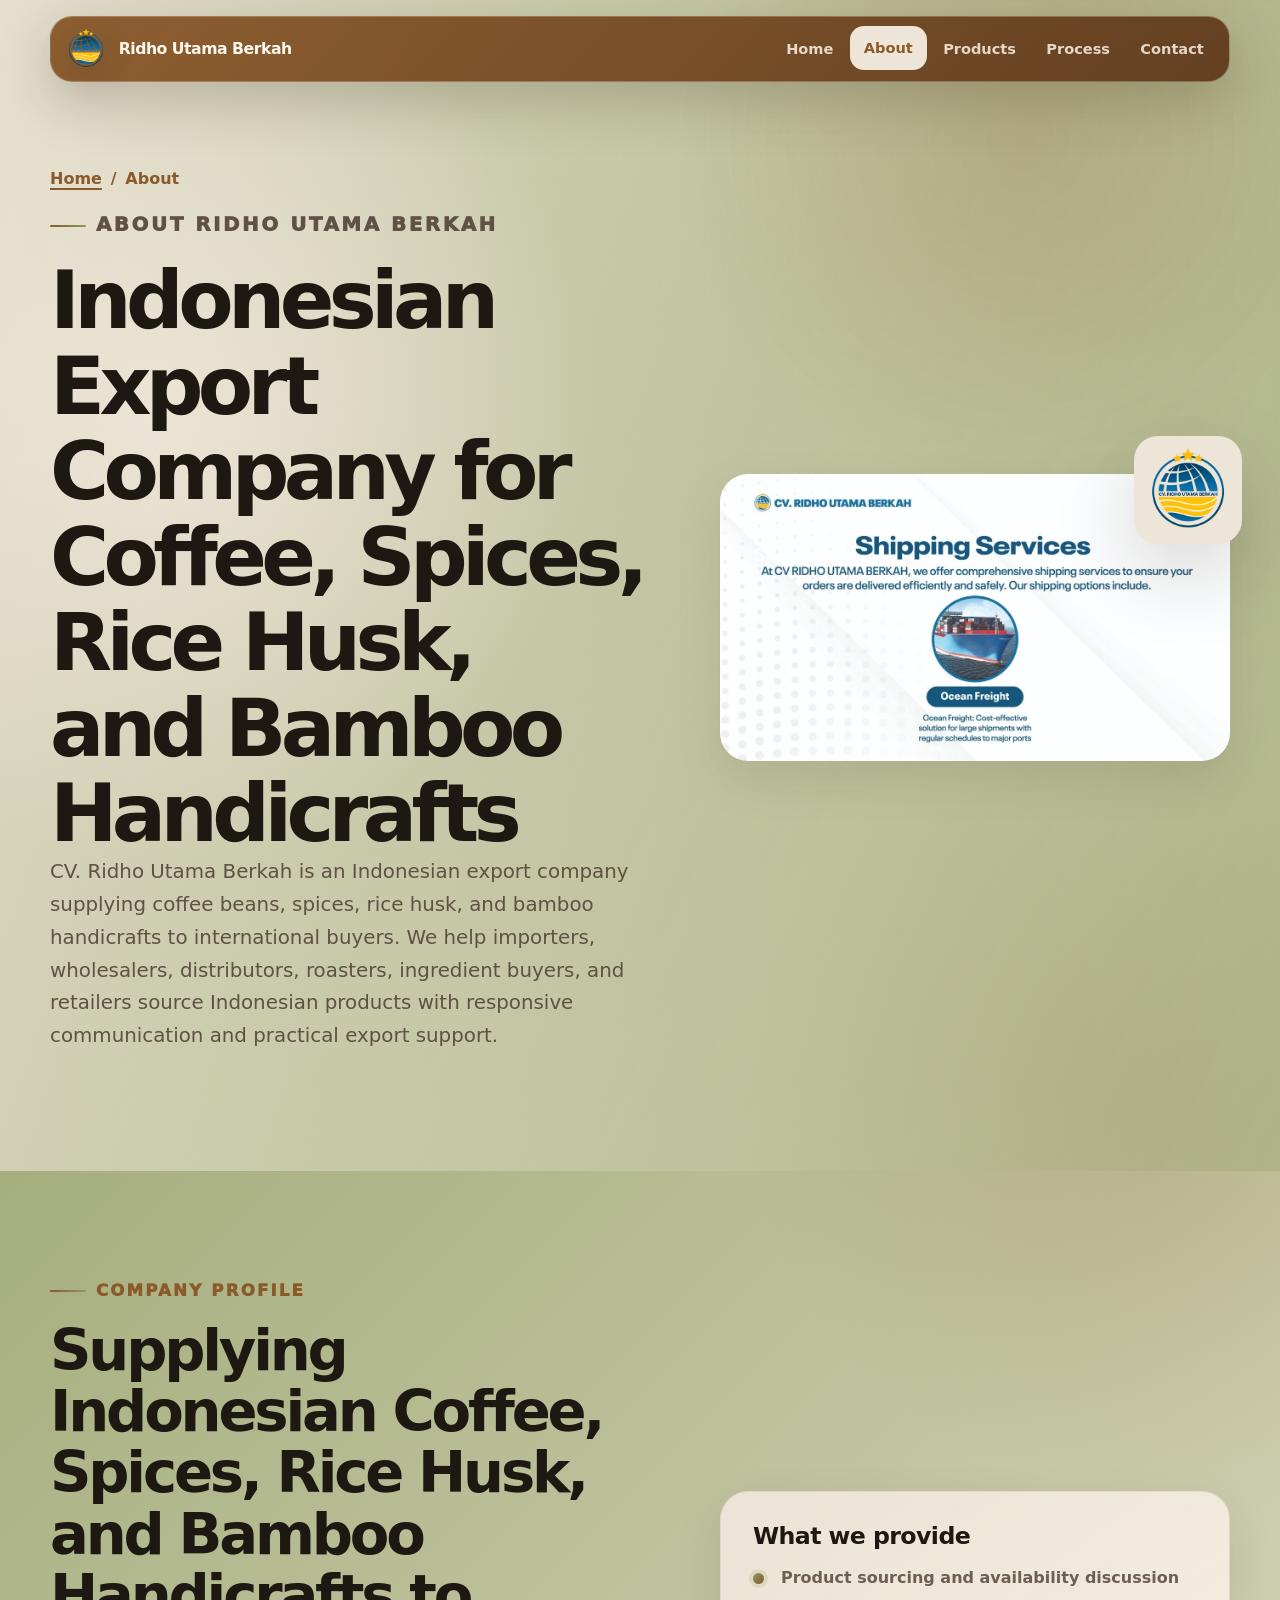
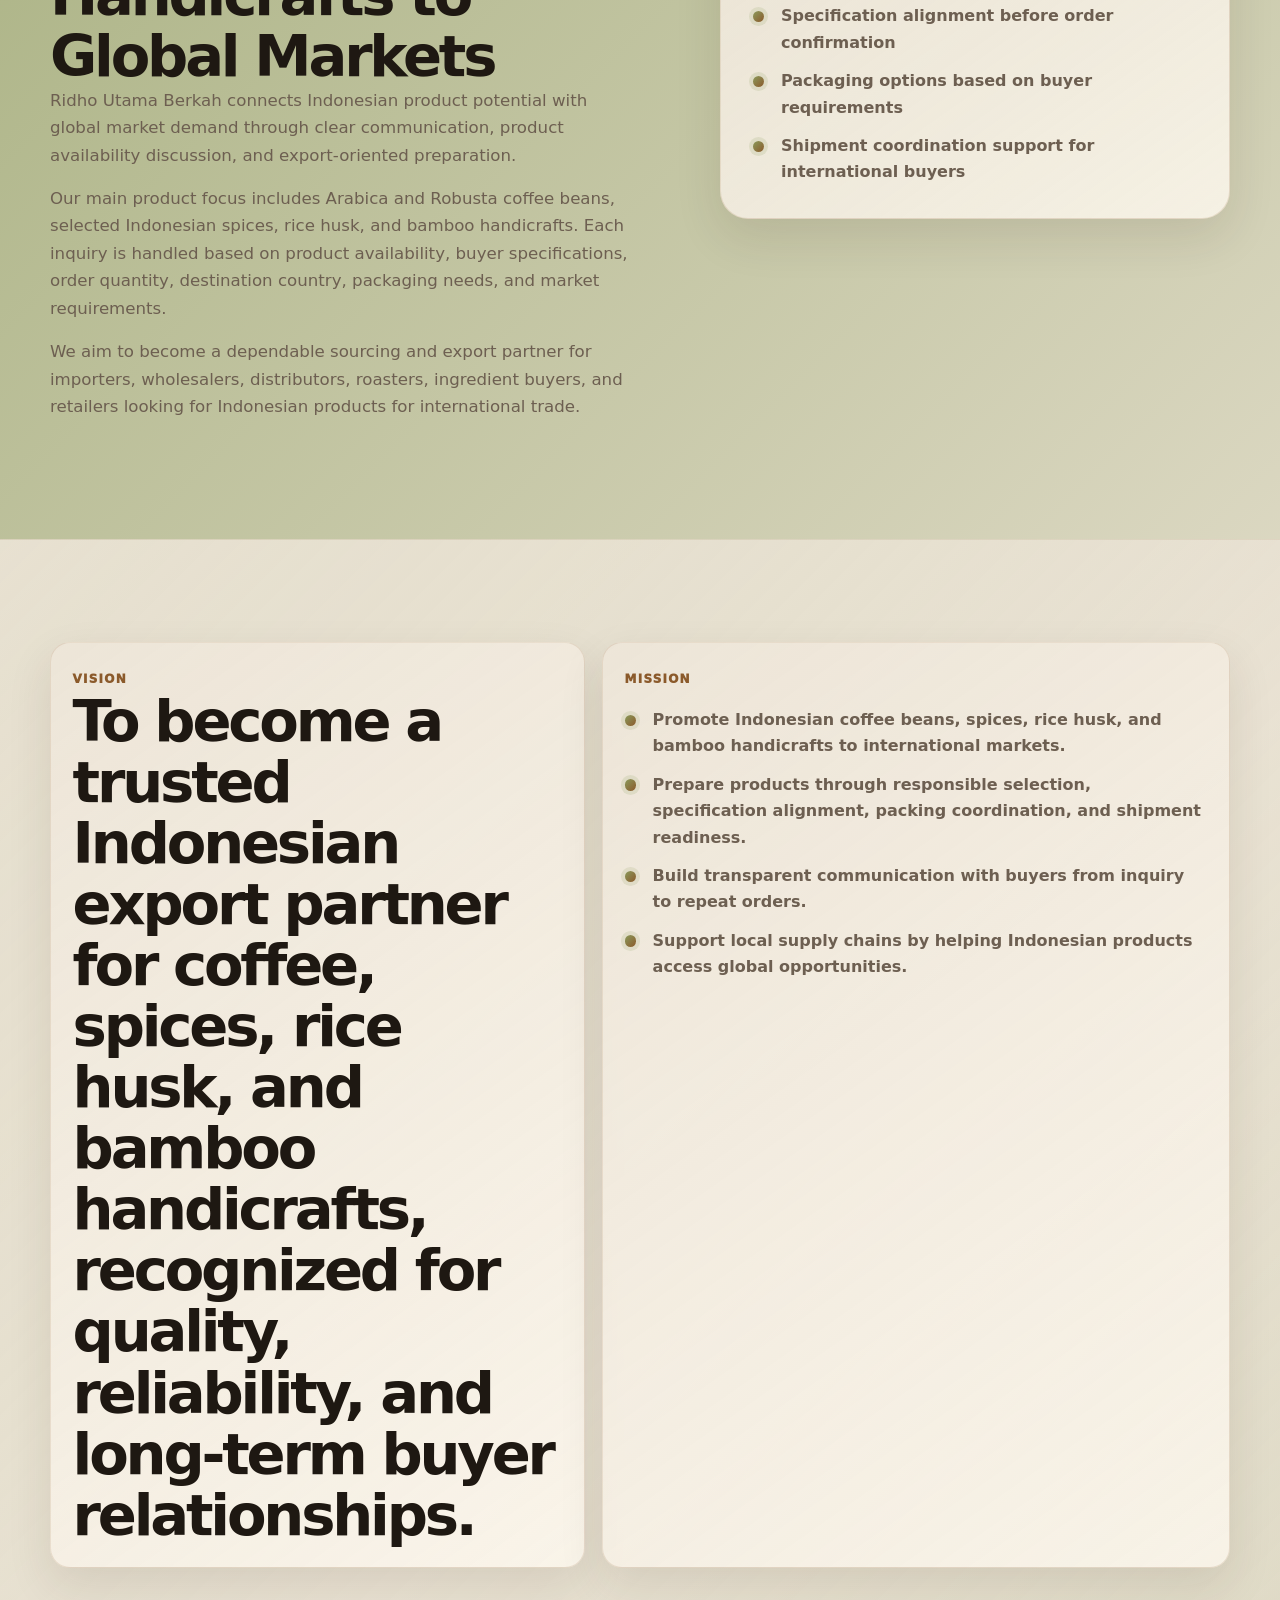
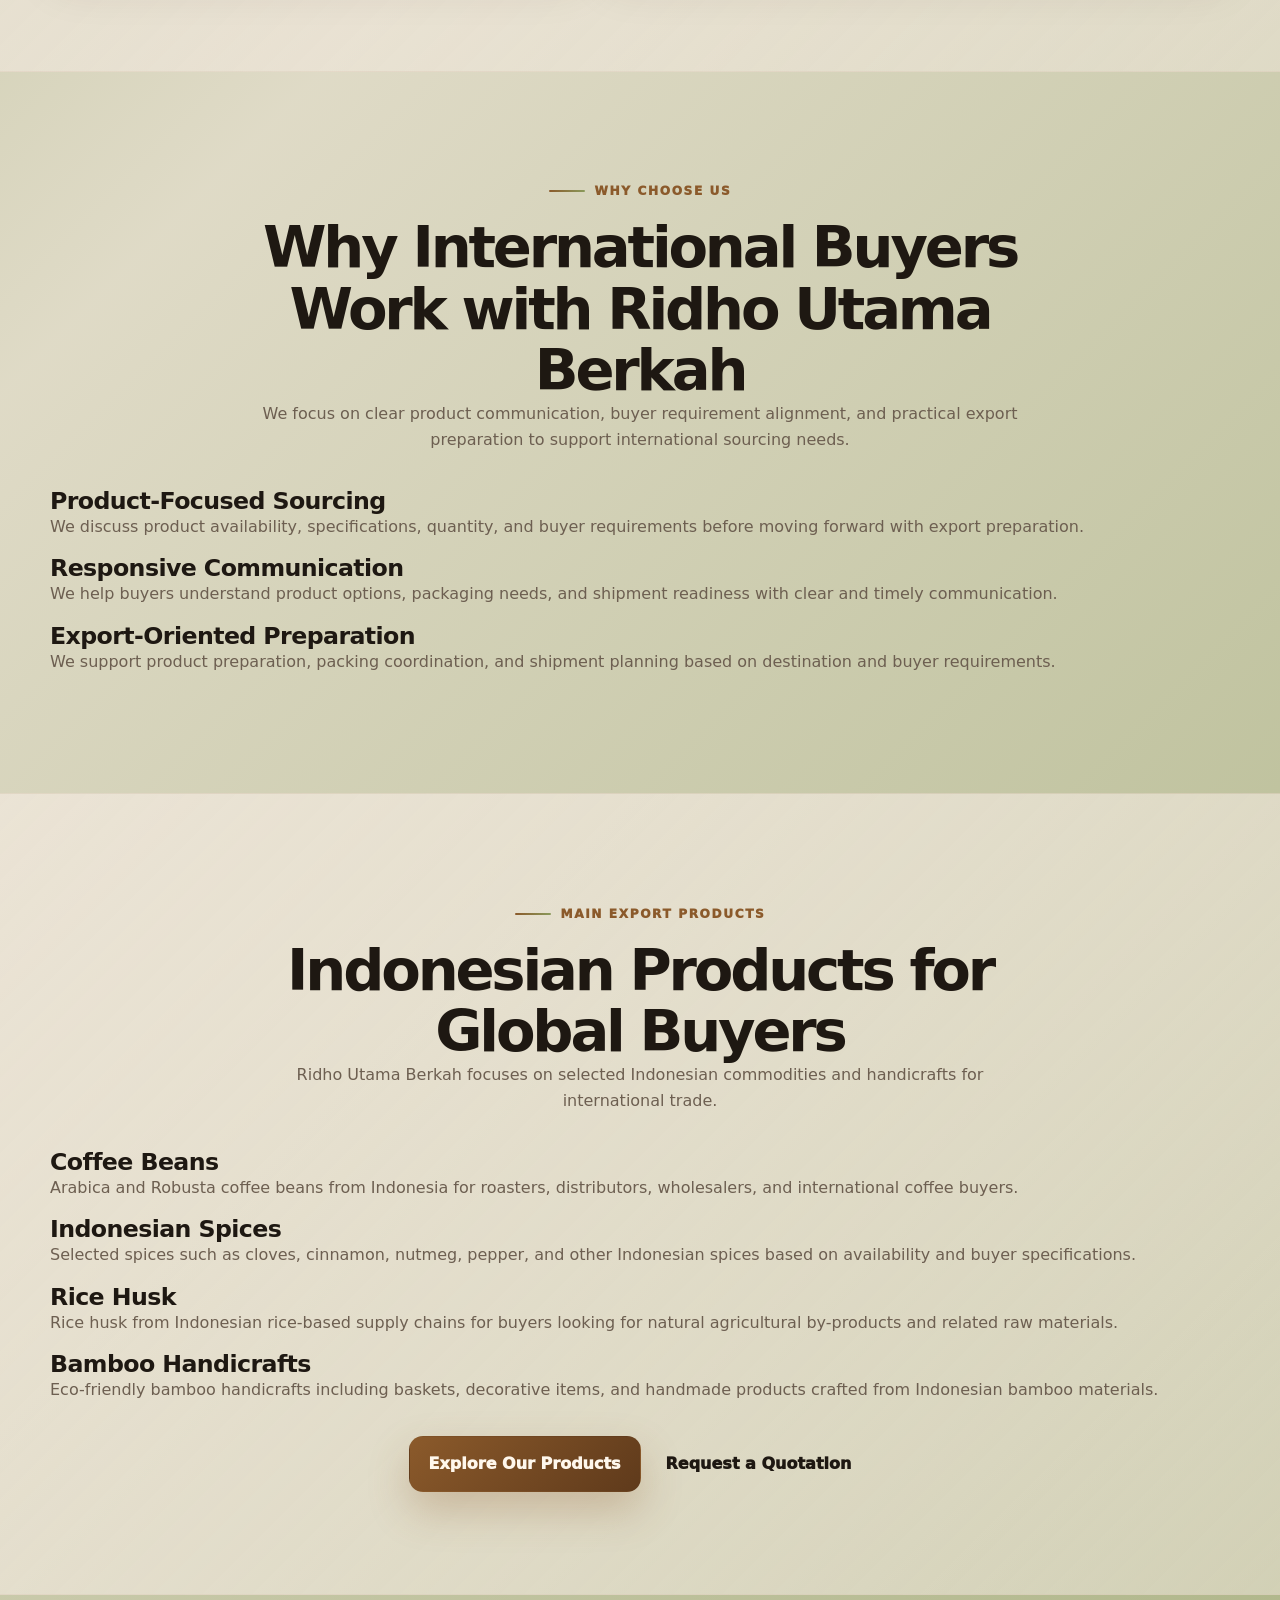
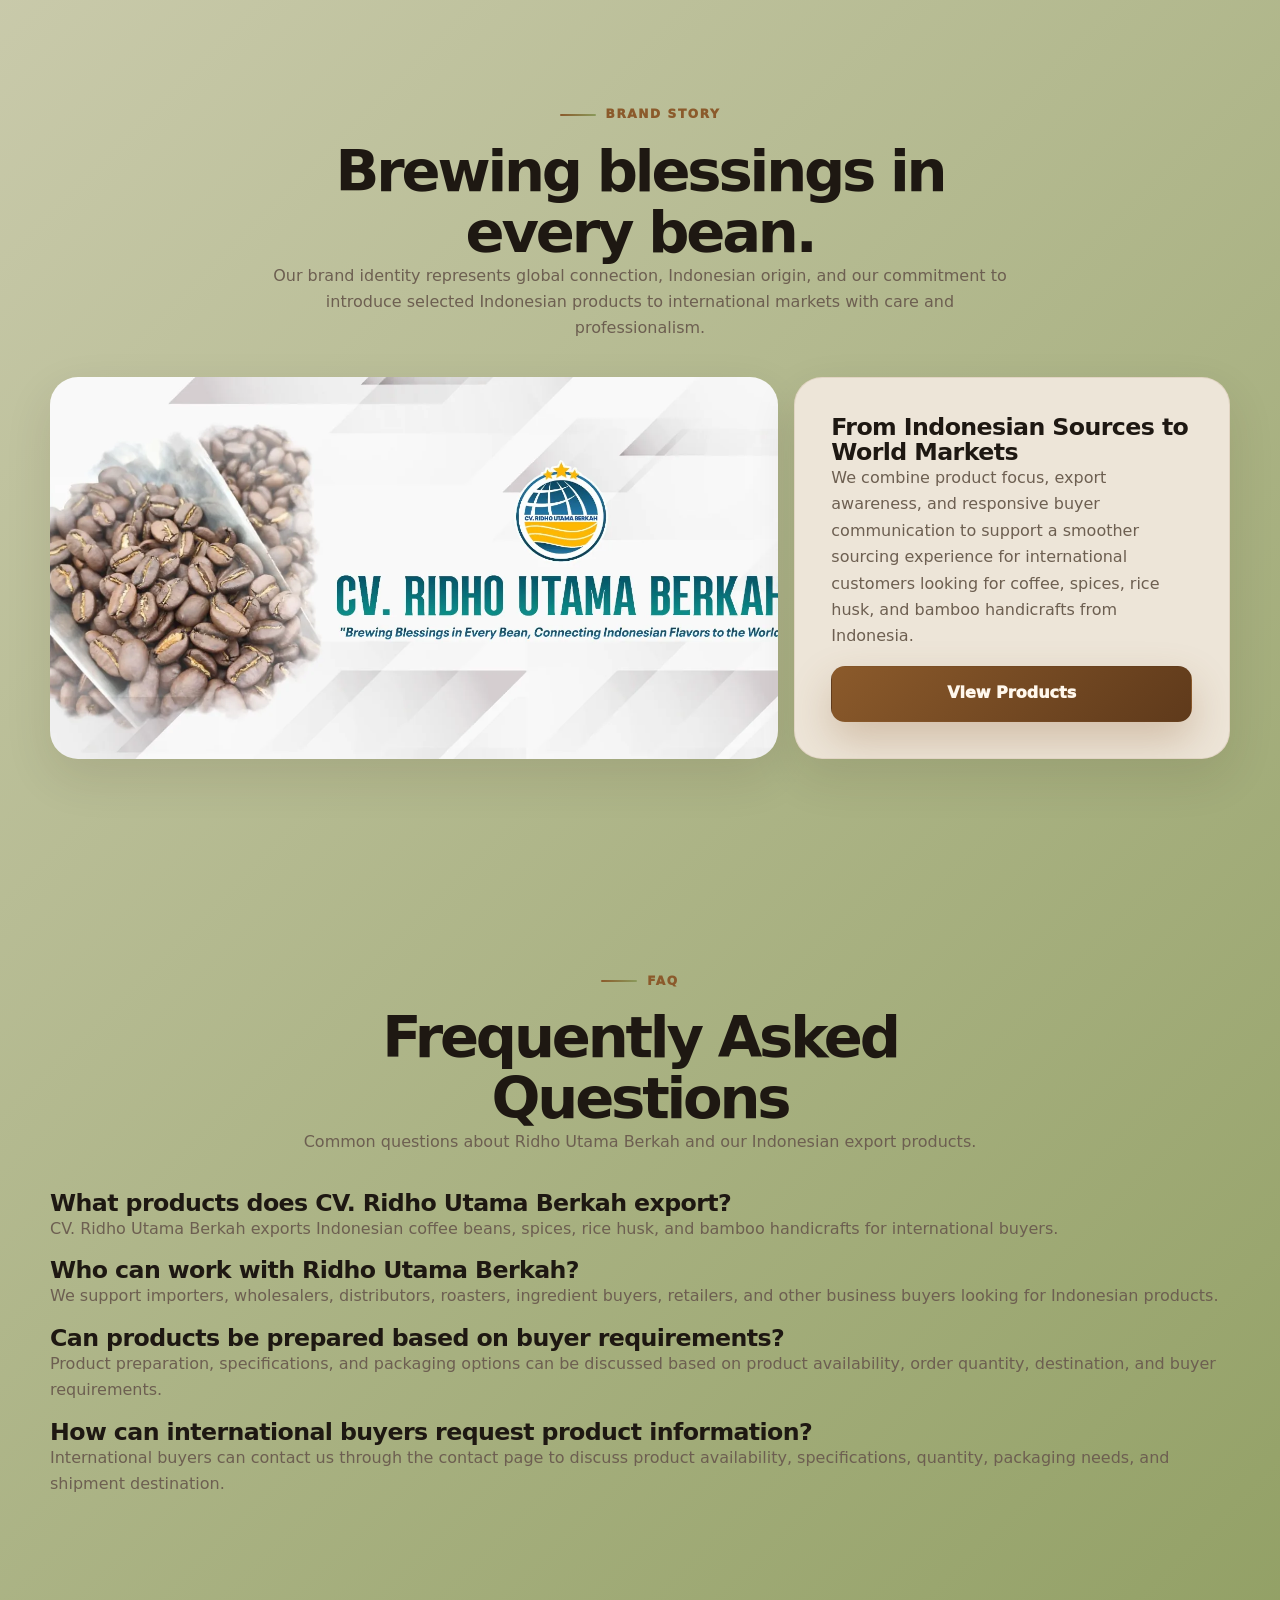
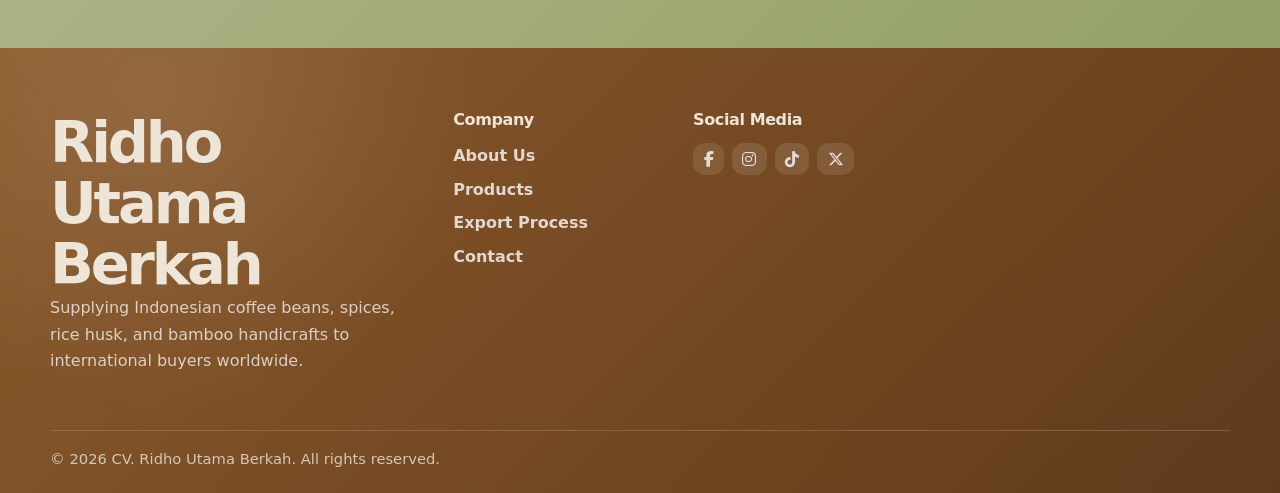
==== about.html @ 8d33b540 "Update about.html" ====
<!doctype html>
<html lang="en">
<head>
  <meta charset="utf-8">
  <meta name="viewport" content="width=device-width, initial-scale=1">
  <title>About Ridho Utama Berkah | Indonesian Coffee, Spices, Rice Husk & Bamboo Exporter</title>
  <meta name="description" content="Learn about CV. Ridho Utama Berkah, an Indonesian export company supplying coffee beans, spices, rice husk, and bamboo handicrafts to international buyers worldwide.">
  <meta name="keywords" content="CV Ridho Utama Berkah, Indonesian export company, coffee beans exporter Indonesia, Indonesian spices supplier, rice husk supplier, bamboo handicrafts exporter">
  <meta name="robots" content="index, follow">
  <link rel="canonical" href="https://ridhoutamaberkah.com/about.html">
  <meta name="theme-color" content="#8b5a2b">
  <meta property="og:type" content="website">
  <meta property="og:title" content="About Ridho Utama Berkah | Indonesian Export Company">
  <meta property="og:description" content="Learn about CV. Ridho Utama Berkah, an Indonesian export company supplying coffee beans, spices, rice husk, and bamboo handicrafts to global markets.">
  <meta property="og:image" content="assets/img/brand-banner.webp">
  <meta property="og:site_name" content="Ridho Utama Berkah">
  <link rel="icon" type="image/png" href="assets/img/favicon.png">
  <link rel="apple-touch-icon" href="assets/img/apple-touch-icon.png">
  <script>document.documentElement.classList.add('js');</script>
  <link rel="stylesheet" href="assets/css/styles.css">
  <link rel="stylesheet" href="https://cdnjs.cloudflare.com/ajax/libs/font-awesome/6.5.2/css/all.min.css">
<script type="application/ld+json">
{
  "@context": "https://schema.org",
  "@graph": [
    {
      "@type": "Organization",
      "name": "CV. Ridho Utama Berkah",
      "alternateName": "Ridho Utama Berkah",
      "url": "https://www.ridhoutamaberkah.com/",
      "logo": "https://www.ridhoutamaberkah.com/assets/img/logo.webp",
      "description": "Indonesian export company supplying coffee beans, spices, rice husk, and bamboo handicrafts for international buyers.",
      "sameAs": [
        "https://www.facebook.com/profile.php?id=61590768322406",
        "https://www.instagram.com/ridhoutama01233/",
        "https://www.tiktok.com/@ridhoutamaberkah",
        "https://x.com/ridhoutamaberka"
      ]
    },
    {
      "@type": "FAQPage",
      "mainEntity": [
        {
          "@type": "Question",
          "name": "What products does CV. Ridho Utama Berkah export?",
          "acceptedAnswer": {
            "@type": "Answer",
            "text": "CV. Ridho Utama Berkah exports Indonesian coffee beans, spices, rice husk, and bamboo handicrafts for international buyers."
          }
        },
        {
          "@type": "Question",
          "name": "Who can work with Ridho Utama Berkah?",
          "acceptedAnswer": {
            "@type": "Answer",
            "text": "Ridho Utama Berkah supports importers, wholesalers, distributors, roasters, ingredient buyers, retailers, and other business buyers looking for Indonesian products."
          }
        },
        {
          "@type": "Question",
          "name": "Can products be prepared based on buyer requirements?",
          "acceptedAnswer": {
            "@type": "Answer",
            "text": "Product preparation, specifications, and packaging options can be discussed based on product availability, order quantity, destination, and buyer requirements."
          }
        },
        {
          "@type": "Question",
          "name": "How can international buyers request product information?",
          "acceptedAnswer": {
            "@type": "Answer",
            "text": "International buyers can contact Ridho Utama Berkah through the contact page to discuss product availability, specifications, quantity, packaging needs, and shipment destination."
          }
        }
      ]
    }
  ]
}
</script>
</head>
<body data-page="about">
  <a class="skip-link" href="#main">Skip to content</a>
  <header class="site-header" data-header>
    <nav class="navbar" aria-label="Primary navigation">
      <a class="brand" href="index.html" aria-label="Ridho Utama Berkah home">
        <img src="assets/img/logo.webp" alt="Ridho Utama Berkah logo" width="54" height="54">
        <span>Ridho Utama Berkah</span>
      </a>
      <button class="nav-toggle" type="button" aria-expanded="false" aria-controls="navLinks" aria-label="Open navigation">
        <span></span><span></span><span></span>
      </button>
      <div class="nav-links" id="navLinks">
        <a href="index.html" data-nav="index">Home</a>
<a href="about.html" data-nav="about">About</a>
<a href="product.html" data-nav="product">Products</a>
<a href="process.html" data-nav="process">Process</a>
<a href="contact.html" data-nav="contact">Contact</a>
      </div>
    </nav>
  </header>

  <main id="main">
    <section class="page-hero section-pad compact-hero">
      <div class="container page-hero-grid">
        <div class="reveal">
          <nav class="breadcrumb" aria-label="Breadcrumb"><a href="index.html">Home</a><span>/</span><span>About</span></nav>
          <p class="eyebrow">About Ridho Utama Berkah</p>
          <h1>Indonesian Export Company for Coffee, Spices, Rice Husk, and Bamboo Handicrafts</h1>
          <p>CV. Ridho Utama Berkah is an Indonesian export company supplying coffee beans, spices, rice husk, and bamboo handicrafts to international buyers. We help importers, wholesalers, distributors, roasters, ingredient buyers, and retailers source Indonesian products with responsive communication and practical export support.</p>
        </div>
        <div class="about-image-stack reveal">
          <img src="assets/img/logo.webp" alt="Ridho Utama Berkah logo" class="logo-float">
          <img src="assets/img/banner2.webp" alt="Ridho Utama Berkah Indonesian export company profile illustration" loading="lazy">
        </div>
      </div>
    </section>

    <section class="section-pad">
      <div class="container split-grid wide-gap">
        <div class="section-copy reveal">
        <p class="eyebrow">Company Profile</p>
       <h2>Supplying Indonesian Coffee, Spices, Rice Husk, and Bamboo Handicrafts to Global Markets</h2>
       <p>Ridho Utama Berkah connects Indonesian product potential with global market demand through clear communication, product availability discussion, and export-oriented preparation.</p>
       <p>Our main product focus includes Arabica and Robusta coffee beans, selected Indonesian spices, rice husk, and bamboo handicrafts. Each inquiry is handled based on product availability, buyer specifications, order quantity, destination country, packaging needs, and market requirements.</p>
       <p>We aim to become a dependable sourcing and export partner for importers, wholesalers, distributors, roasters, ingredient buyers, and retailers looking for Indonesian products for international trade.</p>
        </div>
        <div class="mission-card reveal" data-tilt>
<h3>What we provide</h3>
<ul class="check-list">
  <li>Product sourcing and availability discussion</li>
  <li>Specification alignment before order confirmation</li>
  <li>Packaging options based on buyer requirements</li>
  <li>Shipment coordination support for international buyers</li>
</ul>
        </div>
      </div>
    </section>

    <section class="section-pad soft-panel">
      <div class="container vision-grid">
        <article class="vision-card reveal" data-tilt>
          <span>Vision</span>
          <h2>To become a trusted Indonesian export partner for coffee, spices, rice husk, and bamboo handicrafts, recognized for quality, reliability, and long-term buyer relationships.</h2>
        </article>
        <article class="vision-card reveal" data-tilt>
          <span>Mission</span>
          <ul class="check-list">
<li>Promote Indonesian coffee beans, spices, rice husk, and bamboo handicrafts to international markets.</li>
<li>Prepare products through responsible selection, specification alignment, packing coordination, and shipment readiness.</li>
<li>Build transparent communication with buyers from inquiry to repeat orders.</li>
<li>Support local supply chains by helping Indonesian products access global opportunities.</li>
          </ul>
        </article>
      </div>
    </section>

    <section class="section-pad">
  <div class="container">
    <div class="section-head center reveal">
      <p class="eyebrow">Why Choose Us</p>
      <h2>Why International Buyers Work with Ridho Utama Berkah</h2>
      <p>We focus on clear product communication, buyer requirement alignment, and practical export preparation to support international sourcing needs.</p>
    </div>

    <div class="feature-grid reveal">
      <article class="feature-card" data-tilt>
        <h3>Product-Focused Sourcing</h3>
        <p>We discuss product availability, specifications, quantity, and buyer requirements before moving forward with export preparation.</p>
      </article>

      <article class="feature-card" data-tilt>
        <h3>Responsive Communication</h3>
        <p>We help buyers understand product options, packaging needs, and shipment readiness with clear and timely communication.</p>
      </article>

      <article class="feature-card" data-tilt>
        <h3>Export-Oriented Preparation</h3>
        <p>We support product preparation, packing coordination, and shipment planning based on destination and buyer requirements.</p>
      </article>
    </div>
  </div>
</section>

    <section class="section-pad soft-panel">
  <div class="container">
    <div class="section-head center reveal">
      <p class="eyebrow">Main Export Products</p>
      <h2>Indonesian Products for Global Buyers</h2>
      <p>Ridho Utama Berkah focuses on selected Indonesian commodities and handicrafts for international trade.</p>
    </div>

    <div class="feature-grid reveal">
      <article class="feature-card" data-tilt>
        <h3>Coffee Beans</h3>
        <p>Arabica and Robusta coffee beans from Indonesia for roasters, distributors, wholesalers, and international coffee buyers.</p>
      </article>

      <article class="feature-card" data-tilt>
        <h3>Indonesian Spices</h3>
        <p>Selected spices such as cloves, cinnamon, nutmeg, pepper, and other Indonesian spices based on availability and buyer specifications.</p>
      </article>

      <article class="feature-card" data-tilt>
        <h3>Rice Husk</h3>
        <p>Rice husk from Indonesian rice-based supply chains for buyers looking for natural agricultural by-products and related raw materials.</p>
      </article>

      <article class="feature-card" data-tilt>
        <h3>Bamboo Handicrafts</h3>
        <p>Eco-friendly bamboo handicrafts including baskets, decorative items, and handmade products crafted from Indonesian bamboo materials.</p>
      </article>
    </div>

    <div class="center reveal" style="margin-top: 2rem;">
      <a class="btn btn-primary" href="product.html">Explore Our Products</a>
      <a class="btn btn-secondary" href="contact.html">Request a Quotation</a>
    </div>
  </div>
</section>
    
    <section class="section-pad image-story">
      <div class="container">
        <div class="section-head center reveal">
          <p class="eyebrow">Brand Story</p>
          <h2>Brewing blessings in every bean.</h2>
          <p>Our brand identity represents global connection, Indonesian origin, and our commitment to introduce selected Indonesian products to international markets with care and professionalism.</p>
        </div>
        <div class="image-grid reveal">
          <img src="assets/img/brand-banner.webp" alt="Coffee beans and Ridho Utama Berkah company banner" loading="lazy">
          <div class="image-note">
<h3>From Indonesian Sources to World Markets</h3>
<p>We combine product focus, export awareness, and responsive buyer communication to support a smoother sourcing experience for international customers looking for coffee, spices, rice husk, and bamboo handicrafts from Indonesia.</p>
            <a class="btn btn-primary" href="product.html">View Products</a>
          </div>
        </div>
      </div>
    </section>

    <section class="section-pad">
  <div class="container">
    <div class="section-head center reveal">
      <p class="eyebrow">FAQ</p>
      <h2>Frequently Asked Questions</h2>
      <p>Common questions about Ridho Utama Berkah and our Indonesian export products.</p>
    </div>

    <div class="faq-list reveal">
      <article class="faq-item">
        <h3>What products does CV. Ridho Utama Berkah export?</h3>
        <p>CV. Ridho Utama Berkah exports Indonesian coffee beans, spices, rice husk, and bamboo handicrafts for international buyers.</p>
      </article>

      <article class="faq-item">
        <h3>Who can work with Ridho Utama Berkah?</h3>
        <p>We support importers, wholesalers, distributors, roasters, ingredient buyers, retailers, and other business buyers looking for Indonesian products.</p>
      </article>

      <article class="faq-item">
        <h3>Can products be prepared based on buyer requirements?</h3>
        <p>Product preparation, specifications, and packaging options can be discussed based on product availability, order quantity, destination, and buyer requirements.</p>
      </article>

      <article class="faq-item">
        <h3>How can international buyers request product information?</h3>
        <p>International buyers can contact us through the contact page to discuss product availability, specifications, quantity, packaging needs, and shipment destination.</p>
      </article>
    </div>
  </div>
</section>
    
  </main>

  <footer class="site-footer">
    <div class="footer-grid container">
      <section class="footer-brand">        
        <h2>Ridho Utama Berkah</h2>
        <p>Supplying Indonesian coffee beans, spices, rice husk, and bamboo handicrafts to international buyers worldwide.</p>
      </section>
      <section>
        <h3>Company</h3>
        <a href="about.html">About Us</a>
        <a href="product.html">Products</a>
        <a href="process.html">Export Process</a>
        <a href="contact.html">Contact</a>
      </section>
      <section>
        <h3>Social Media</h3>
        <div class="socials">
        <a href="https://www.facebook.com/profile.php?id=61590768322406" target="_blank" rel="noopener noreferrer"><i class="fab fa-facebook-f"></i></a>
        <a href="https://www.instagram.com/ridhoutama01233/" target="_blank" rel="noopener noreferrer"><i class="fab fa-instagram"></i></a>
        <a href="https://www.tiktok.com/@ridhoutamaberkah" target="_blank" rel="noopener noreferrer"><i class="fab fa-tiktok"></i></a>
        <a href="https://x.com/ridhoutamaberka" target="_blank" rel="noopener noreferrer"><i class="fa-brands fa-x-twitter"></i></a>
        </div>
      </section>
    </div>
    <div class="footer-bottom container">
      <span>© <span data-year></span> CV. Ridho Utama Berkah. All rights reserved.</span>
    </div>
  </footer>
  <script src="assets/js/main.js" defer></script>
</body>
</html>
---- assets/css/styles.css ----
/*
  CV. Ridho Utama Berkah - Premium Export Website Theme
  Main colors requested by client:
  - Navbar/Footer: #8b5a2b
  - Gradient/Card/Button: #ede5d8
  - Background: #8a9a5b
*/

:root {
  --brown: #8b5a2b;
  --brown-dark: #5f3a1b;
  --brown-soft: #a0703d;
  --cream: #ede5d8;
  --cream-2: #faf5ec;
  --cream-3: #fffaf2;
  --sage: #8a9a5b;
  --sage-dark: #596836;
  --ink: #1e1812;
  --muted: #6d5f51;
  --white: #ffffff;
  --line: rgba(139, 90, 43, 0.14);
  --glass: rgba(237, 229, 216, 0.72);
  --shadow: 0 28px 80px rgba(50, 30, 14, 0.18);
  --soft-shadow: 0 18px 48px rgba(50, 30, 14, 0.11);
  --radius-xl: 28px;
  --radius-lg: 20px;
  --radius-md: 14px;
  --max: 1180px;
}

* { box-sizing: border-box; }
html { scroll-behavior: smooth; }
body {
  margin: 0;
  font-family: Inter, ui-sans-serif, system-ui, -apple-system, BlinkMacSystemFont, "Segoe UI", sans-serif;
  color: var(--ink);
  background:
    radial-gradient(circle at 12% 6%, rgba(237, 229, 216, 0.95), transparent 28rem),
    radial-gradient(circle at 88% 16%, rgba(139, 90, 43, 0.16), transparent 24rem),
    linear-gradient(135deg, rgba(138, 154, 91, 0.48), rgba(237, 229, 216, 0.86) 44%, rgba(138, 154, 91, 0.50)),
    var(--sage);
  line-height: 1.65;
  min-height: 100vh;
}

body::before {
  content: '';
  position: fixed;
  inset: 0;
  pointer-events: none;
  background-image:
    linear-gradient(rgba(139, 90, 43, .045) 1px, transparent 1px),
    linear-gradient(90deg, rgba(139, 90, 43, .045) 1px, transparent 1px);
  background-size: 44px 44px;
  mask-image: linear-gradient(to bottom, rgba(0,0,0,.42), transparent 75%);
  z-index: -1;
}

img { max-width: 100%; display: block; }
a { color: inherit; text-decoration: none; }
p { margin: 0 0 1rem; color: var(--muted); }
h1, h2, h3 { margin: 0; line-height: 1.06; color: var(--ink); }
h1 { font-size: clamp(2.45rem, 6.3vw, 5.45rem); letter-spacing: -0.07em; }
h2 { font-size: clamp(2rem, 4.5vw, 3.65rem); letter-spacing: -0.055em; }
h3 { font-size: clamp(1.14rem, 2vw, 1.48rem); letter-spacing: -0.025em; }
button, input, textarea, select { font: inherit; }

.container { width: min(100% - 2rem, var(--max)); margin: 0 auto; }
.section-pad { padding: clamp(4rem, 8vw, 7rem) 0; }
.compact-hero { padding-top: clamp(8.5rem, 13vw, 10.5rem); }
.center { text-align: center; }
.wide-gap { gap: clamp(2rem, 7vw, 5rem); }

.skip-link {
  position: fixed;
  left: 1rem;
  top: 1rem;
  padding: .75rem 1rem;
  background: var(--cream);
  color: var(--brown);
  border-radius: 999px;
  transform: translateY(-140%);
  transition: transform .25s ease;
  z-index: 9999;
}
.skip-link:focus { transform: translateY(0); }

/* Header */
.site-header {
  position: fixed;
  top: 16px;
  left: 0;
  right: 0;
  z-index: 1000;
  padding: 0;
}

.navbar {
  width: min(100% - 2rem, var(--max));
  margin: 0 auto;
  min-height: 66px;
  display: flex;
  align-items: center;
  justify-content: space-between;
  gap: 1rem;
  padding: .55rem .72rem .55rem .8rem;
  color: var(--cream-3);
  background: linear-gradient(135deg, rgba(139, 90, 43, .97), rgba(95, 58, 27, .95));
  border: 1px solid rgba(237, 229, 216, .28);
  border-radius: 22px;
  box-shadow: 0 18px 55px rgba(50, 30, 14, .22);
  backdrop-filter: blur(18px);
}

.site-header.is-scrolled .navbar {
  box-shadow: 0 18px 48px rgba(50, 30, 14, .30);
}

.brand {
  display: flex;
  align-items: center;
  gap: .68rem;
  font-weight: 900;
  letter-spacing: -.03em;
}

.brand img {
  width: 44px;
  height: 44px;
  object-fit: contain;
  filter: drop-shadow(0 8px 16px rgba(0,0,0,.18));
}

.brand span {
  white-space: nowrap;
  font-size: .98rem;
  color: #fff8ef;
}

.nav-links {
  display: flex;
  align-items: center;
  gap: .18rem;
}

.nav-links a {
  padding: .62rem .86rem;
  border-radius: 14px;
  color: rgba(255, 248, 239, .82);
  font-weight: 800;
  font-size: .91rem;
  transition: background .25s ease, color .25s ease, transform .25s ease;
}

.nav-links a:hover,
.nav-links a.is-active {
  background: var(--cream);
  color: var(--brown);
  transform: translateY(-1px);
}

.nav-toggle {
  display: none;
  width: 42px;
  height: 42px;
  border: 0;
  border-radius: 14px;
  background: var(--cream);
  color: var(--brown);
  align-items: center;
  justify-content: center;
  flex-direction: column;
  gap: 5px;
  cursor: pointer;
  box-shadow: inset 0 0 0 1px rgba(139, 90, 43, .12);
}

.nav-toggle span {
  width: 19px;
  height: 2px;
  background: var(--brown);
  border-radius: 999px;
  transition: transform .25s ease, opacity .25s ease;
}
.nav-toggle[aria-expanded="true"] span:nth-child(1) { transform: translateY(7px) rotate(45deg); }
.nav-toggle[aria-expanded="true"] span:nth-child(2) { opacity: 0; }
.nav-toggle[aria-expanded="true"] span:nth-child(3) { transform: translateY(-7px) rotate(-45deg); }

/* Hero and common sections */
.eyebrow {
  display: inline-flex;
  align-items: center;
  gap: .62rem;
  margin-bottom: 1rem;
  color: var(--brown);
  font-weight: 950;
  letter-spacing: .13em;
  text-transform: uppercase;
  font-size: .76rem;
}
.eyebrow::before {
  content: '';
  width: 36px;
  height: 2px;
  background: linear-gradient(90deg, var(--brown), var(--sage));
  border-radius: 99px;
}

.hero {
  position: relative;
  overflow: hidden;
  padding-top: clamp(9.3rem, 14vw, 11.6rem);
  padding-bottom: clamp(3.5rem, 6vw, 5.5rem);
}

.hero::before,
.page-hero::before,
.detail-hero::before {
  content: '';
  position: absolute;
  inset: 0;
  background:
    radial-gradient(circle at 80% 12%, rgba(139,90,43,.20), transparent 22rem),
    linear-gradient(115deg, rgba(237,229,216,.92), rgba(237,229,216,.38) 52%, rgba(138,154,91,.28));
  z-index: -1;
}

.hero-grid,
.page-hero-grid,
.detail-grid,
.split-grid,
.contact-grid {
  display: grid;
  grid-template-columns: minmax(0, 1fr) minmax(320px, .86fr);
  gap: clamp(2rem, 6vw, 5rem);
  align-items: center;
}

.hero-copy h1 { max-width: 880px; }
.hero-lead,
.page-hero p,
.detail-hero p {
  font-size: clamp(1.04rem, 1.7vw, 1.24rem);
  max-width: 680px;
  color: #5f5143;
}
.hero-actions,
.form-actions,
.cta-row {
  display: flex;
  gap: .82rem;
  flex-wrap: wrap;
  align-items: center;
  margin-top: 1.45rem;
}

.btn {
  display: inline-flex;
  align-items: center;
  justify-content: center;
  gap: .55rem;
  min-height: 48px;
  padding: .86rem 1.18rem;
  border-radius: 14px;
  border: 1px solid transparent;
  font-weight: 950;
  cursor: pointer;
  transition: transform .25s ease, box-shadow .25s ease, background .25s ease, color .25s ease;
}
.btn:hover { transform: translateY(-3px); }
.btn-primary {
  background: linear-gradient(135deg, var(--brown), var(--brown-dark));
  color: #fff7ec;
  box-shadow: 0 18px 40px rgba(139,90,43,.28);
}
.btn-primary:hover { box-shadow: 0 24px 52px rgba(139,90,43,.35); }
.btn-outline {
  border-color: rgba(139,90,43,.26);
  color: var(--brown-dark);
  background: rgba(237,229,216,.68);
  backdrop-filter: blur(14px);
}
.full-width { width: 100%; }

.text-link,
.card-link,
.process-detail a {
  display: inline-flex;
  align-items: center;
  gap: .4rem;
  color: var(--brown);
  font-weight: 950;
  margin-top: .8rem;
}
.text-link::after,
.card-link::after,
.process-detail a::after { content: '→'; transition: transform .25s ease; }
.text-link:hover::after,
.card-link:hover::after,
.process-detail a:hover::after { transform: translateX(4px); }

.trust-row { display: flex; gap: .65rem; flex-wrap: wrap; margin-top: 1.35rem; }
.trust-row span,
.detail-badges span {
  display: inline-flex;
  padding: .52rem .72rem;
  border-radius: 12px;
  background: rgba(237,229,216,.78);
  color: var(--brown-dark);
  font-weight: 850;
  border: 1px solid rgba(139,90,43,.15);
}

/* 3D hero */
.hero-visual { min-height: 500px; display: grid; place-items: center; perspective: 1200px; }
.scene-3d { position: relative; width: min(88vw, 470px); aspect-ratio: 1; transform-style: preserve-3d; animation: sceneFloat 6s ease-in-out infinite; }
.brand-orb {
  position: absolute;
  inset: 22%;
  border-radius: 50%;
  background: radial-gradient(circle at 30% 20%, #fff, var(--cream) 48%, rgba(138,154,91,.42));
  border: 1px solid rgba(139,90,43,.14);
  box-shadow: inset 0 0 40px rgba(255,255,255,.62), 0 35px 80px rgba(76, 44, 18, .25);
  display: grid;
  place-items: center;
  transform: rotateX(10deg) rotateY(-18deg) translateZ(40px);
}
.brand-orb img { width: 78%; filter: drop-shadow(0 15px 22px rgba(0,0,0,.18)); animation: logoPulse 4.8s ease-in-out infinite; }
.orbital-ring {
  position: absolute;
  inset: 9%;
  border-radius: 50%;
  border: 2px solid rgba(139,90,43,.38);
  transform-style: preserve-3d;
  box-shadow: 0 0 0 1px rgba(255,255,255,.18), inset 0 0 45px rgba(237,229,216,.3);
}
.ring-one { transform: rotateX(66deg) rotateZ(0deg); animation: orbitOne 10s linear infinite; }
.ring-two { transform: rotateY(67deg) rotateZ(35deg); animation: orbitTwo 13s linear infinite reverse; }
.ring-three { inset: 2%; transform: rotateX(78deg) rotateY(32deg); border-color: rgba(138,154,91,.55); animation: orbitThree 16s linear infinite; }
.floating-token {
  position: absolute;
  z-index: 2;
  padding: .68rem .86rem;
  border-radius: 14px;
  background: linear-gradient(135deg, var(--cream), #fffaf0);
  color: var(--brown);
  font-weight: 950;
  box-shadow: var(--soft-shadow);
  border: 1px solid rgba(139,90,43,.18);
  transform-style: preserve-3d;
}
.token-coffee { left: 0; top: 27%; animation: tokenA 5.8s ease-in-out infinite; }
.token-spice { right: -2%; top: 48%; animation: tokenB 6.5s ease-in-out infinite; }
.token-craft { left: 23%; bottom: 4%; animation: tokenC 7s ease-in-out infinite; }
@keyframes sceneFloat { 0%,100% { transform: translateY(0) rotateX(0deg) rotateY(0deg); } 50% { transform: translateY(-18px) rotateX(3deg) rotateY(-5deg); } }
@keyframes logoPulse { 0%,100% { transform: scale(1); } 50% { transform: scale(1.045); } }
@keyframes orbitOne { to { transform: rotateX(66deg) rotateZ(360deg); } }
@keyframes orbitTwo { to { transform: rotateY(67deg) rotateZ(395deg); } }
@keyframes orbitThree { to { transform: rotateX(78deg) rotateY(32deg) rotateZ(360deg); } }
@keyframes tokenA { 0%,100% { transform: translate3d(0,0,70px); } 50% { transform: translate3d(22px,-16px,120px); } }
@keyframes tokenB { 0%,100% { transform: translate3d(0,0,90px); } 50% { transform: translate3d(-26px,18px,130px); } }
@keyframes tokenC { 0%,100% { transform: translate3d(0,0,60px); } 50% { transform: translate3d(18px,-18px,110px); } }

.brand-strip { margin-top: -2.4rem; position: relative; z-index: 4; }
.banner-card {
  overflow: hidden;
  border-radius: var(--radius-xl);
  box-shadow: var(--shadow);
  border: 1px solid rgba(255,255,255,.46);
  background: var(--cream);
}
.banner-card img { width: 100%; aspect-ratio: 16 / 5.5; object-fit: cover; }
.soft-panel {
  background: linear-gradient(135deg, rgba(237,229,216,.88), rgba(237,229,216,.55));
  border-block: 1px solid rgba(139,90,43,.08);
}
.section-head { max-width: 760px; margin-bottom: 2.2rem; }
.section-head.center { margin-left: auto; margin-right: auto; }
.section-copy p { font-size: 1.04rem; }

/* Cards and grids */
.stats-card,
.mission-card,
.catalog-highlight,
.contact-card,
.info-box,
.spec-card,
.process-hero-card,
.inquiry-form {
  background: linear-gradient(145deg, rgba(237,229,216,.96), rgba(255,250,241,.78));
  border: 1px solid rgba(139,90,43,.14);
  border-radius: var(--radius-xl);
  padding: clamp(1.25rem, 3vw, 2rem);
  box-shadow: var(--soft-shadow);
  transform-style: preserve-3d;
}
.stats-card { display: grid; gap: 1rem; }
.stats-card div {
  padding: 1rem;
  background: rgba(255,255,255,.48);
  border-radius: var(--radius-lg);
  border: 1px solid rgba(139,90,43,.12);
}
.stats-card strong { display: block; color: var(--brown); font-size: 1.45rem; line-height: 1; margin-bottom: .45rem; }
.stats-card span { color: var(--muted); font-weight: 700; }

.three-cols,
.why-grid,
.category-grid,
.product-grid,
.process-detail-grid,
.vision-grid,
.related-grid { display: grid; gap: 1.1rem; }
.three-cols { grid-template-columns: repeat(3, minmax(0, 1fr)); }
.why-grid,
.category-grid,
.process-detail-grid { grid-template-columns: repeat(4, minmax(0, 1fr)); }
.product-grid { grid-template-columns: repeat(3, minmax(0, 1fr)); }
.vision-grid { grid-template-columns: .92fr 1.08fr; }
.related-grid { grid-template-columns: repeat(3, minmax(0, 1fr)); }

.step-card,
.why-card,
.category-card,
.product-card,
.vision-card,
.process-detail,
.related-card {
  position: relative;
  overflow: hidden;
  border-radius: var(--radius-lg);
  background: linear-gradient(145deg, rgba(237,229,216,.96), rgba(255,250,241,.74));
  border: 1px solid rgba(139,90,43,.14);
  padding: 1.35rem;
  box-shadow: 0 18px 45px rgba(61,38,19,.105);
  transform-style: preserve-3d;
}
.step-card::after,
.why-card::after,
.category-card::after,
.product-card::after,
.process-detail::after {
  content: '';
  position: absolute;
  width: 160px;
  aspect-ratio: 1;
  right: -70px;
  top: -70px;
  background: radial-gradient(circle, rgba(138,154,91,.24), transparent 68%);
  pointer-events: none;
}
.step-card span { color: var(--brown); font-weight: 950; font-size: .92rem; }
.step-card h3,
.why-card h3,
.process-detail h3 { margin: .45rem 0 .65rem; }
.category-card { min-height: 175px; display: flex; flex-direction: column; justify-content: flex-end; }
.category-card span { color: var(--brown); font-weight: 850; text-transform: uppercase; letter-spacing: .08em; font-size: .72rem; }
.category-card strong { font-size: 1.35rem; line-height: 1.12; margin-top: .4rem; }

.contact-cta{
  display:grid;
  grid-template-columns:minmax(0, 1fr) auto;
  align-items:center;
  gap:2rem;
  padding:clamp(1.8rem, 4vw, 3rem);
  border-radius:var(--radius-xl);
  background:
    radial-gradient(circle at 90% 20%, rgba(237,229,216,.16), transparent 18rem),
    linear-gradient(135deg, rgba(139,90,43,.97), rgba(95,58,27,.98));
  color:var(--cream);
  box-shadow:var(--shadow);
}

.contact-cta h2,
.contact-cta p,
.contact-cta .eyebrow{
  color:var(--cream);
}

.contact-cta .eyebrow::before{
  background:var(--cream);
}

.contact-cta h2{
  max-width:760px;
}

.contact-cta p{
  max-width:720px;
}

.contact-cta .btn{
  min-width:170px;
  white-space:nowrap;
  align-self:center;
  background:rgba(95,58,27,.45);
  color:#fff7ec;
  border:1px solid rgba(255,255,255,.14);
  box-shadow:none;
}

@media(max-width:768px){
  .contact-cta{
    grid-template-columns:1fr;
    gap:1.4rem;
  }

  .contact-cta .btn{
    width:100%;
  }
}

/* Pages */
.breadcrumb { display: flex; align-items: center; gap: .55rem; margin-bottom: 1rem; color: var(--brown); font-weight: 850; flex-wrap: wrap; }
.breadcrumb a { text-decoration: underline; text-decoration-thickness: 2px; text-underline-offset: 4px; }
.page-hero,
.detail-hero { position: relative; overflow: hidden; }
.about-image-stack { position: relative; }
.about-image-stack img:not(.logo-float),
.process-hero-card img { width: 100%; border-radius: var(--radius-xl); box-shadow: var(--soft-shadow); }
.logo-float {
  position: absolute;
  width: 108px;
  height: 108px;
  object-fit: contain;
  right: -12px;
  top: -38px;
  border-radius: 24px;
  background: var(--cream);
  padding: .48rem;
  box-shadow: var(--shadow);
  z-index: 2;
  animation: sceneFloat 6s ease-in-out infinite;
}
.check-list,
.number-list { padding: 0; margin: 1rem 0 0; list-style: none; display: grid; gap: .75rem; }
.check-list li,
.number-list li { position: relative; padding-left: 1.75rem; color: var(--muted); font-weight: 700; }
.check-list li::before { content: ''; position: absolute; left: 0; top: .48rem; width: .7rem; height: .7rem; border-radius: 50%; background: linear-gradient(135deg, var(--sage), var(--brown)); box-shadow: 0 0 0 4px rgba(138,154,91,.16); }
.number-list { counter-reset: item; }
.number-list li { counter-increment: item; }
.number-list li::before { content: counter(item); position: absolute; left: 0; top: .1rem; width: 1.16rem; height: 1.16rem; border-radius: 50%; background: var(--brown); color: var(--cream); display: grid; place-items: center; font-size: .72rem; font-weight: 900; }
.vision-card span { color: var(--brown); font-weight: 950; text-transform: uppercase; letter-spacing: .1em; font-size: .75rem; }
.image-grid { display: grid; grid-template-columns: 1.25fr .75fr; gap: 1rem; align-items: stretch; }
.image-grid img,
.image-note { border-radius: var(--radius-xl); overflow: hidden; box-shadow: var(--soft-shadow); }
.image-grid img { height: 100%; object-fit: cover; }
.image-note { background: var(--cream); padding: clamp(1.4rem, 4vw, 2.3rem); display: flex; flex-direction: column; justify-content: center; border: 1px solid rgba(139,90,43,.12); }

/* Products */
.filter-bar { display: flex; gap: .65rem; flex-wrap: wrap; margin-bottom: 1.6rem; }
.filter-btn {
  border: 1px solid rgba(139,90,43,.18);
  background: rgba(237,229,216,.76);
  color: var(--brown);
  padding: .68rem .95rem;
  border-radius: 14px;
  font-weight: 950;
  cursor: pointer;
  transition: transform .2s ease, background .2s ease;
}
.filter-btn:hover { transform: translateY(-2px); }
.filter-btn.active { background: var(--brown); color: var(--cream); }
.product-card { display: flex; flex-direction: column; min-height: 310px; }
.product-icon {
  width: fit-content;
  padding: .42rem .68rem;
  border-radius: 12px;
  background: var(--brown);
  color: var(--cream);
  font-size: .73rem;
  font-weight: 950;
  letter-spacing: .08em;
  text-transform: uppercase;
}
.product-category { display: inline-block; margin: 1.2rem 0 .4rem; color: var(--brown); font-weight: 900; font-size: .8rem; text-transform: uppercase; letter-spacing: .08em; }
.product-body small { display: block; margin: .35rem 0 .7rem; color: var(--sage-dark); font-weight: 900; }
.product-body p { margin-top: .75rem; }
.product-card .card-link { margin-top: auto; }
.product-card.is-hidden { display: none; }
.catalog-highlight { min-height: 230px; display: flex; flex-direction: column; justify-content: flex-end; }
.catalog-highlight strong { color: var(--brown); font-size: clamp(2rem, 4vw, 3.2rem); line-height: .95; letter-spacing: -.06em; }
.catalog-highlight span { color: var(--muted); font-weight: 750; margin-top: .9rem; }

/* Contact */
.contact-card { display: grid; gap: .75rem; }
.contact-line {
  display: grid;
  gap: .15rem;
  padding: 1rem;
  border-radius: var(--radius-md);
  background: rgba(255,255,255,.50);
  border: 1px solid rgba(139,90,43,.12);
}
.contact-line span { color: var(--brown); font-weight: 950; font-size: .78rem; text-transform: uppercase; letter-spacing: .08em; }
.contact-line strong { word-break: break-word; }
.contact-section .contact-grid { align-items: start; grid-template-columns: minmax(0, 1.12fr) .68fr; }
.form-grid { display: grid; grid-template-columns: repeat(2, minmax(0, 1fr)); gap: .95rem; }
.form-grid label { display: grid; gap: .45rem; color: var(--brown); font-weight: 900; }
.form-grid .full { grid-column: 1 / -1; }
input,
select,
textarea {
  width: 100%;
  border: 1px solid rgba(139,90,43,.18);
  border-radius: 14px;
  padding: .9rem 1rem;
  background: rgba(255,255,255,.68);
  color: var(--ink);
  outline: none;
  transition: border .2s ease, box-shadow .2s ease, background .2s ease;
}
input:focus,
select:focus,
textarea:focus { border-color: var(--brown); box-shadow: 0 0 0 4px rgba(139,90,43,.13); background: var(--white); }
.form-note { font-size: .9rem; margin-top: 1rem; }
.contact-side { display: grid; gap: 1rem; }
.socials-box a { display: block; padding: .8rem 0; border-bottom: 1px solid rgba(139,90,43,.12); color: var(--brown); font-weight: 900; }
.socials-box a:last-child { border-bottom: 0; }

/* Timeline and detail */
.timeline { position: relative; display: grid; gap: 1rem; max-width: 900px; margin: 0 auto; }
.timeline::before { content: ''; position: absolute; top: 0; bottom: 0; left: 2rem; width: 2px; background: linear-gradient(var(--brown), var(--sage)); opacity: .35; }
.timeline-item {
  position: relative;
  margin-left: 4.6rem;
  padding: 1.2rem;
  border-radius: var(--radius-lg);
  background: var(--cream);
  box-shadow: var(--soft-shadow);
  border: 1px solid rgba(139,90,43,.12);
}
.timeline-item span {
  position: absolute;
  left: -4.6rem;
  top: 1rem;
  width: 4rem;
  height: 4rem;
  display: grid;
  place-items: center;
  border-radius: 18px;
  background: var(--brown);
  color: var(--cream);
  font-weight: 950;
  box-shadow: 0 10px 28px rgba(139,90,43,.24);
}
.process-detail { min-height: 280px; display: flex; flex-direction: column; }
.process-detail a { margin-top: auto; }
.process-detail a + a { margin-top: .25rem; }
.detail-grid { grid-template-columns: minmax(0, 1fr) minmax(320px, .75fr); }
.detail-badges { display: flex; gap: .6rem; flex-wrap: wrap; margin: 1.2rem 0 0; }
.product-visual-detail {
  min-height: 440px;
  border-radius: var(--radius-xl);
  display: grid;
  place-items: center;
  position: relative;
  overflow: hidden;
  background:
    radial-gradient(circle at 30% 22%, rgba(255,255,255,.75), transparent 18rem),
    linear-gradient(145deg, var(--cream), rgba(139,90,43,.18));
  box-shadow: var(--shadow);
  border: 1px solid rgba(255,255,255,.55);
  transform-style: preserve-3d;
}
.product-visual-detail::before,
.product-visual-detail::after { content: ''; position: absolute; border-radius: 50%; background: rgba(139,90,43,.24); filter: blur(.2px); }
.product-visual-detail::before { width: 300px; height: 300px; right: -110px; top: -90px; }
.product-visual-detail::after { width: 220px; height: 220px; left: -70px; bottom: -90px; background: rgba(138,154,91,.35); }
.product-visual-detail img { position: relative; z-index: 2; width: min(65%, 260px); filter: drop-shadow(0 25px 35px rgba(0,0,0,.2)); animation: sceneFloat 6s ease-in-out infinite; }
.product-visual-detail span { position: absolute; left: 1.2rem; bottom: 1.2rem; z-index: 3; padding: .62rem .85rem; border-radius: 12px; background: var(--brown); color: var(--cream); font-weight: 950; }
.arabica-visual { background: radial-gradient(circle at 30% 20%, #fffaf2, transparent 16rem), linear-gradient(145deg, #ede5d8, rgba(85,54,26,.28)); }
.robusta-visual { background: radial-gradient(circle at 30% 20%, #fffaf2, transparent 16rem), linear-gradient(145deg, #ede5d8, rgba(72,45,23,.38)); }
.cloves-visual { background: radial-gradient(circle at 30% 20%, #fffaf2, transparent 16rem), linear-gradient(145deg, #ede5d8, rgba(120,63,38,.35)); }
.nutmeg-visual { background: radial-gradient(circle at 30% 20%, #fffaf2, transparent 16rem), linear-gradient(145deg, #ede5d8, rgba(125,81,48,.32)); }
.cinnamon-visual { background: radial-gradient(circle at 30% 20%, #fffaf2, transparent 16rem), linear-gradient(145deg, #ede5d8, rgba(180,103,44,.32)); }
.pepper-visual { background: radial-gradient(circle at 30% 20%, #fffaf2, transparent 16rem), linear-gradient(145deg, #ede5d8, rgba(31,28,24,.32)); }
.spec-card table { width: 100%; border-collapse: collapse; overflow: hidden; border-radius: var(--radius-md); }
.spec-card th,
.spec-card td { padding: .9rem; border-bottom: 1px solid rgba(139,90,43,.12); text-align: left; vertical-align: top; }
.spec-card th { width: 36%; color: var(--brown); }
.table-note { font-size: .88rem; margin: .9rem 0 0; }
.related-card { min-height: 120px; display: grid; place-items: center; text-align: center; color: var(--brown); font-weight: 950; font-size: 1.15rem; }

/* Footer */
.site-footer {
  background:
    radial-gradient(circle at 12% 10%, rgba(237,229,216,.13), transparent 20rem),
    linear-gradient(135deg, var(--brown), var(--brown-dark));
  color: var(--cream);
  padding: 4rem 0 1.35rem;
  margin-top: 2rem;
}
.footer-grid { display: grid; grid-template-columns: 1.25fr .7fr .7fr 1fr; gap: 2rem; }
.footer-brand img { margin-bottom: 1rem; filter: drop-shadow(0 10px 18px rgba(0,0,0,.2)); }
.site-footer h2,
.site-footer h3 { color: var(--cream); }
.site-footer h3 { font-size: 1rem; margin-bottom: .9rem; }
.site-footer p { color: rgba(255,255,255,.72); }
.site-footer a { display: block; color: rgba(255,255,255,.78); margin: .45rem 0; font-weight: 700; transition: color .2s ease, transform .2s ease; }
.site-footer a:hover { color: var(--cream); transform: translateX(3px); }
.socials { display: flex; gap: .5rem; flex-wrap: wrap; margin-top: .8rem; }
.socials a { display: inline-flex; margin: 0; padding: .5rem .65rem; border-radius: 12px; background: rgba(237,229,216,.12); }
.footer-bottom { display: flex; justify-content: space-between; gap: 1rem; flex-wrap: wrap; border-top: 1px solid rgba(237,229,216,.18); margin-top: 2.5rem; padding-top: 1rem; color: rgba(255,255,255,.68); font-size: .92rem; }

/* Animation hooks */
.reveal { opacity: 1; transform: none; }
.js .reveal { opacity: 0; transform: translateY(28px); transition: opacity .8s ease, transform .8s ease; }
.js .reveal.is-visible { opacity: 1; transform: translateY(0); }
[data-tilt] { transition: transform .2s ease, box-shadow .2s ease; will-change: transform; }

/* Responsive */
@media (max-width: 1040px) {
  .hero-grid,
  .page-hero-grid,
  .detail-grid,
  .split-grid,
  .contact-grid { grid-template-columns: 1fr; }
  .hero-visual { min-height: 420px; }
  .three-cols,
  .why-grid,
  .category-grid,
  .process-detail-grid,
  .product-grid { grid-template-columns: repeat(2, minmax(0, 1fr)); }
  .footer-grid { grid-template-columns: repeat(2, minmax(0, 1fr)); }
  .image-grid,
  .vision-grid { grid-template-columns: 1fr; }
}

@media (max-width: 820px) {
  .site-header { top: 10px; }
  .navbar {
    width: min(100% - 1.25rem, var(--max));
    min-height: 58px;
    border-radius: 20px;
    align-items: center;
    flex-wrap: wrap;
    padding: .45rem .55rem .45rem .65rem;
  }
  .brand img { width: 38px; height: 38px; }
  .brand span { white-space: normal; max-width: 150px; line-height: 1.05; font-size: .82rem; }
  .nav-toggle { display: inline-flex; margin-left: auto; }
  .nav-links {
    width: 100%;
    display: grid;
    grid-template-columns: 1fr;
    gap: .25rem;
    max-height: 0;
    overflow: hidden;
    opacity: 0;
    margin-top: 0;
    border-top: 1px solid transparent;
    transition: max-height .35s ease, opacity .25s ease, margin .25s ease, border-color .25s ease;
  }
  .nav-links.is-open {
    max-height: 420px;
    opacity: 1;
    margin-top: .45rem;
    padding-top: .45rem;
    border-top-color: rgba(237, 229, 216, .22);
  }
  .nav-links a { padding: .76rem .86rem; border-radius: 14px; }
  .form-grid { grid-template-columns: 1fr; }
  .hero { padding-top: 7.8rem; }
  .hero-visual { min-height: 360px; }
  .scene-3d { width: min(82vw, 350px); }
  .floating-token { font-size: .8rem; padding: .58rem .72rem; }
  .product-visual-detail { min-height: 330px; }
  .timeline::before { left: 1.45rem; }
  .timeline-item { margin-left: 3.6rem; }
  .timeline-item span { left: -3.55rem; width: 3rem; height: 3rem; border-radius: 14px; }
}

@media (max-width: 620px) {
  .container { width: min(100% - 1.2rem, var(--max)); }
  .three-cols,
  .why-grid,
  .category-grid,
  .process-detail-grid,
  .product-grid,
  .related-grid,
  .footer-grid { grid-template-columns: 1fr; }
  .banner-card img { aspect-ratio: 16 / 9; }
  .section-pad { padding: 3.5rem 0; }
  .compact-hero { padding-top: 7.7rem; }
  h1 { font-size: clamp(2.12rem, 11vw, 3.35rem); letter-spacing: -.058em; }
  .hero-actions,
  .form-actions { flex-direction: column; align-items: stretch; }
  .btn { width: 100%; }
  .brand-strip { margin-top: -1.2rem; }
}

@media (max-width: 420px) {
  .brand span { max-width: 135px; font-size: .78rem; }
  .hero { padding-top: 7.35rem; }
  .navbar { width: min(100% - .9rem, var(--max)); }
}

@media (prefers-reduced-motion: reduce) {
  *, *::before, *::after { animation-duration: .01ms !important; animation-iteration-count: 1 !important; scroll-behavior: auto !important; transition-duration: .01ms !important; }
  .js .reveal { opacity: 1; transform: none; }
}

@media (max-width: 640px) {
  .site-header {
    top: 8px;
  }

  .navbar {
    min-height: 54px;
    padding: 0.42rem 0.55rem;
    border-radius: 16px;
  }

  .brand {
    gap: 0.45rem;
  }

  .brand img {
    width: 34px;
    height: 34px;
  }

  .brand span {
    display: none;
  }

  .nav-toggle {
    width: 38px;
    height: 38px;
    border-radius: 14px;
  }

  .nav-toggle span {
    width: 18px;
  }

  .hero {
    padding-top: 6.5rem;
  }
}

/* ===== FINAL MOBILE HEADER CLEAN ===== */
@media (max-width: 768px) {

  .site-header,
  .site-header.is-scrolled {
    position: fixed !important;
    top: 0 !important;
    left: 0 !important;
    right: 0 !important;
    padding: 14px 16px !important;
    background: transparent !important;
    background-color: transparent !important;
    box-shadow: none !important;
    border: 0 !important;
    backdrop-filter: none !important;
    -webkit-backdrop-filter: none !important;
  }

  .site-header .navbar,
  .site-header.is-scrolled .navbar {
    width: 100% !important;
    margin: 0 !important;
    padding: 0 !important;
    min-height: 42px !important;
    background: transparent !important;
    background-color: transparent !important;
    background-image: none !important;
    border: 0 !important;
    border-radius: 0 !important;
    box-shadow: none !important;
    backdrop-filter: none !important;
    -webkit-backdrop-filter: none !important;
  }

  .brand img {
    width: 42px !important;
    height: 42px !important;
  }

  .brand span {
    display: none !important;
  }

.nav-toggle {
    width: 40px !important;
    height: 40px !important;

    display: flex !important;
    justify-content: center !important;
    align-items: center !important;

    background: transparent !important;
    border: none !important;
    box-shadow: none !important;
}

.nav-toggle span {
    width: 30px !important;
    height: 3px !important;

    background: #8b5a2b !important;
    border-radius: 10px !important;
}

  .nav-links {
    background: #ede5d8 !important;
    border-radius: 18px !important;
    margin-top: 12px !important;
    box-shadow: 0 18px 40px rgba(61, 38, 19, 0.12) !important;
  }

  .hero {
    padding-top: 82px !important;
  }
}
/* ===== MOBILE MENU PREMIUM ===== */

@media (max-width:768px){

  .nav-links a{
    color:#6b4420 !important;
    font-weight:700 !important;
    border-radius:8px !important;
  }

  .nav-links a:hover,
  .nav-links a.is-active{
    background:none !important;
    color:#8b5a2b !important;
    border-left:3px solid #8b5a2b;
    padding-left:14px;
    transform:none !important;
  }

}

@media (max-width:768px){

  .site-footer .socials{
    display:flex !important;
    flex-direction:row !important;
    align-items:center !important;
    gap:12px !important;
    margin-top:10px !important;
  }

  .site-footer .socials a{
    display:inline-flex !important;
    width:34px !important;
    height:34px !important;
    align-items:center !important;
    justify-content:center !important;
    margin:0 !important;
    padding:0 !important;
  }

}

@media (max-width:768px){
  .footer-grid > div:last-child{
    grid-column:1 / -1 !important;
  }
}

@media (max-width:768px){

  .site-footer .socials,
  .site-footer .footer-socials,
  .site-footer [class*="socials"]{
    display:flex !important;
    flex-direction:row !important;
    flex-wrap:nowrap !important;
    align-items:center !important;
    justify-content:flex-start !important;
    gap:14px !important;
  }

  .site-footer .socials a,
  .site-footer .footer-socials a,
  .site-footer [class*="socials"] a{
    display:inline-flex !important;
    width:auto !important;
    height:auto !important;
    margin:0 !important;
    padding:0 !important;
  }

}

.process-timeline{
  position:relative;
  display:grid;
  gap:2.2rem;
  max-width:900px;
  margin:3rem auto 0;
}

.process-timeline::before{
  content:"";
  position:absolute;
  top:2rem;
  bottom:2rem;
  left:50%;
  width:2px;
  background:linear-gradient(to bottom, transparent, var(--brown), var(--sage), transparent);
  transform:translateX(-50%);
  opacity:.45;
}

.timeline-step{
  position:relative;
  display:grid;
  grid-template-columns:1fr 90px 1fr;
  align-items:center;
  gap:1.5rem;
}

.timeline-step:nth-child(odd) .timeline-content{
  grid-column:1;
  text-align:right;
}

.timeline-step:nth-child(even) .timeline-content{
  grid-column:3;
  text-align:left;
}

.timeline-icon{
  grid-column:2;
  width:74px;
  height:74px;
  margin:auto;
  display:grid;
  place-items:center;
  border-radius:50%;
  background:linear-gradient(145deg, var(--cream), #fffaf2);
  border:2px solid rgba(139,90,43,.35);
  color:var(--brown);
  font-weight:950;
  box-shadow:0 18px 42px rgba(61,38,19,.16);
  z-index:2;
}

.timeline-content{
  padding:1.4rem;
  border-radius:22px;
  background:rgba(237,229,216,.62);
  border:1px solid rgba(139,90,43,.12);
  box-shadow:0 16px 38px rgba(61,38,19,.08);
}

.timeline-content h3{
  margin-bottom:.55rem;
}

.process-cta{
  display:inline-flex;
  align-items:center;
  justify-content:center;
  gap:.8rem;
  min-height:54px;
  padding:.95rem 1.35rem;
  border-radius:999px;
  background:linear-gradient(135deg, var(--brown), var(--brown-dark));
  color:#fff7ec;
  font-weight:950;
  box-shadow:0 18px 44px rgba(139,90,43,.28);
  transition:transform .25s ease, box-shadow .25s ease;
}

.process-cta strong{
  width:30px;
  height:30px;
  display:grid;
  place-items:center;
  border-radius:50%;
  background:rgba(255,255,255,.16);
}

.process-cta:hover{
  transform:translateY(-3px);
  box-shadow:0 24px 54px rgba(139,90,43,.36);
}

@media(max-width:768px){
  .process-timeline{
    gap:1.2rem;
    margin-top:2rem;
  }

  .process-timeline::before{
    left:37px;
    top:2.3rem;
    bottom:2.3rem;
  }

  .timeline-step{
    grid-template-columns:74px 1fr;
    gap:1rem;
  }

  .timeline-step:nth-child(odd) .timeline-content,
  .timeline-step:nth-child(even) .timeline-content{
    grid-column:2;
    text-align:left;
  }

  .timeline-icon{
    grid-column:1;
    width:64px;
    height:64px;
    font-size:.9rem;
  }

  .timeline-content{
    padding:1.1rem;
  }

  .process-cta{
    width:100%;
    border-radius:16px;
  }
}

.export-overview{
  background:linear-gradient(
    145deg,
    rgba(237,229,216,.95),
    rgba(255,250,241,.82)
  );
  border:1px solid rgba(139,90,43,.12);
  border-radius:28px;
  padding:2rem;
  box-shadow:var(--soft-shadow);
}

.export-label{
  color:var(--brown);
  font-size:.8rem;
  font-weight:900;
  letter-spacing:.12em;
  text-transform:uppercase;
  margin-bottom:1.6rem;
}

.export-item{
  display:flex;
  align-items:flex-start;
  gap:1rem;
  padding:1rem 0;
}

.export-item:not(:last-child){
  border-bottom:1px solid rgba(139,90,43,.08);
}

.export-icon{
  font-size:1.7rem;
  line-height:1;
}

.export-item strong{
  display:block;
  font-size:1.15rem;
  color:var(--brown);
  margin-bottom:.25rem;
}

.export-item p{
  margin:0;
  font-size:.95rem;
}

.management-simple{
    max-width:700px;
    margin:2rem auto 0;
}

.management-row{
    display:flex;
    justify-content:space-between;
    align-items:center;

    padding:1rem 0;

    border-bottom:1px solid rgba(139,90,43,.12);
}

.management-row span{
    color:var(--muted);
    font-weight:600;
}

.management-row strong{
    color:var(--brown);
    font-weight:800;
}

.team-grid{
  margin-top:2.5rem;
  display:flex;
  justify-content:center;
  gap:1.5rem;
  flex-wrap:wrap;
}

.team-card{
  flex:0 0 430px;
  min-height:140px;
  display:flex;
  align-items:center;
  gap:1.5rem;
  padding:0 1.4rem 0 0;
  overflow:hidden;
  background:rgba(255,255,255,.22);
  border:1px solid rgba(139,90,43,.10);
  border-radius:24px;
  box-shadow:none;
}

.team-photo{
  width:140px;
  height:140px;
  flex-shrink:0;
  overflow:hidden;
  border-radius:24px 0 0 24px;
}

.team-photo img{
  width:100%;
  height:100%;
  object-fit:cover;
  display:block;
}

.team-info{
  flex:1;
}

.team-info h3{
  margin:0 0 .35rem;
  font-size:1.18rem;
  line-height:1.2;
}

.team-info p{
  margin:0;
  color:var(--brown);
  font-weight:800;
}

@media(max-width:768px){
  .team-grid{
    display:grid;
    grid-template-columns:1fr;
    gap:1rem;
  }

  .team-card{
    width:100%;
    min-height:120px;
    gap:1rem;
    padding:0 1rem 0 0;
  }

  .team-photo{
    width:120px;
    height:120px;
  }

  .team-info h3{
    font-size:1rem;
  }
}

@media(max-width:420px){
  .team-photo{
    width:105px;
    height:115px;
  }

  .team-card{
    min-height:115px;
  }
}

@media(max-width:768px){
  .contact-cta{
    grid-template-columns:1fr;
    gap:1.4rem;
  }

  .contact-cta .btn{
    width:100%;
  }
}

@media(max-width:768px){
  .brand-strip .banner-card img{
    aspect-ratio:auto !important;
    height:auto !important;
    object-fit:contain !important;
  }
}

.home-product-grid{
  display:grid;
  grid-template-columns:repeat(4, minmax(0, 1fr));
  gap:1.1rem;
}

.home-product-card{
  overflow:hidden;
  border-radius:24px;
  background:linear-gradient(145deg, rgba(237,229,216,.96), rgba(255,250,241,.78));
  border:1px solid rgba(139,90,43,.14);
  box-shadow:var(--soft-shadow);
  transition:transform .25s ease, box-shadow .25s ease;
}

.home-product-card:hover{
  transform:translateY(-5px);
  box-shadow:0 22px 50px rgba(61,38,19,.14);
}

.home-product-image{
  position:relative;
  height:150px;
  overflow:hidden;
}

.home-product-image::after{
  content:"↗";
  position:absolute;
  top:.85rem;
  right:.85rem;
  width:34px;
  height:34px;
  display:grid;
  place-items:center;
  border-radius:50%;
  background:rgba(255,250,241,.9);
  color:var(--brown);
  font-weight:950;
}

.home-product-image img{
  width:100%;
  height:100%;
  object-fit:cover;
  display:block;
  transition:transform .35s ease;
}

.home-product-card:hover .home-product-image img{
  transform:scale(1.05);
}

.home-product-body{
  padding:1.15rem;
}

.home-product-label{
  display:inline-block;
  margin-bottom:.55rem;
  color:var(--brown);
  font-size:.72rem;
  font-weight:950;
  text-transform:uppercase;
  letter-spacing:.09em;
}

.home-product-body h3{
  min-height:2.5em;
  font-size:1.18rem;
  margin-bottom:.65rem;
}

.home-product-body p{
  min-height:4.8em;
  font-size:.92rem;
  margin-bottom:1rem;
}

.home-product-body a{
  color:var(--brown);
  font-weight:950;
}

@media(max-width:1040px){
  .home-product-grid{
    grid-template-columns:repeat(2, minmax(0, 1fr));
  }
}

@media(max-width:620px){
  .home-product-grid{
    grid-template-columns:1fr;
  }

  .home-product-image{
    height:180px;
  }

  .home-product-body h3,
  .home-product-body p{
    min-height:auto;
  }
}
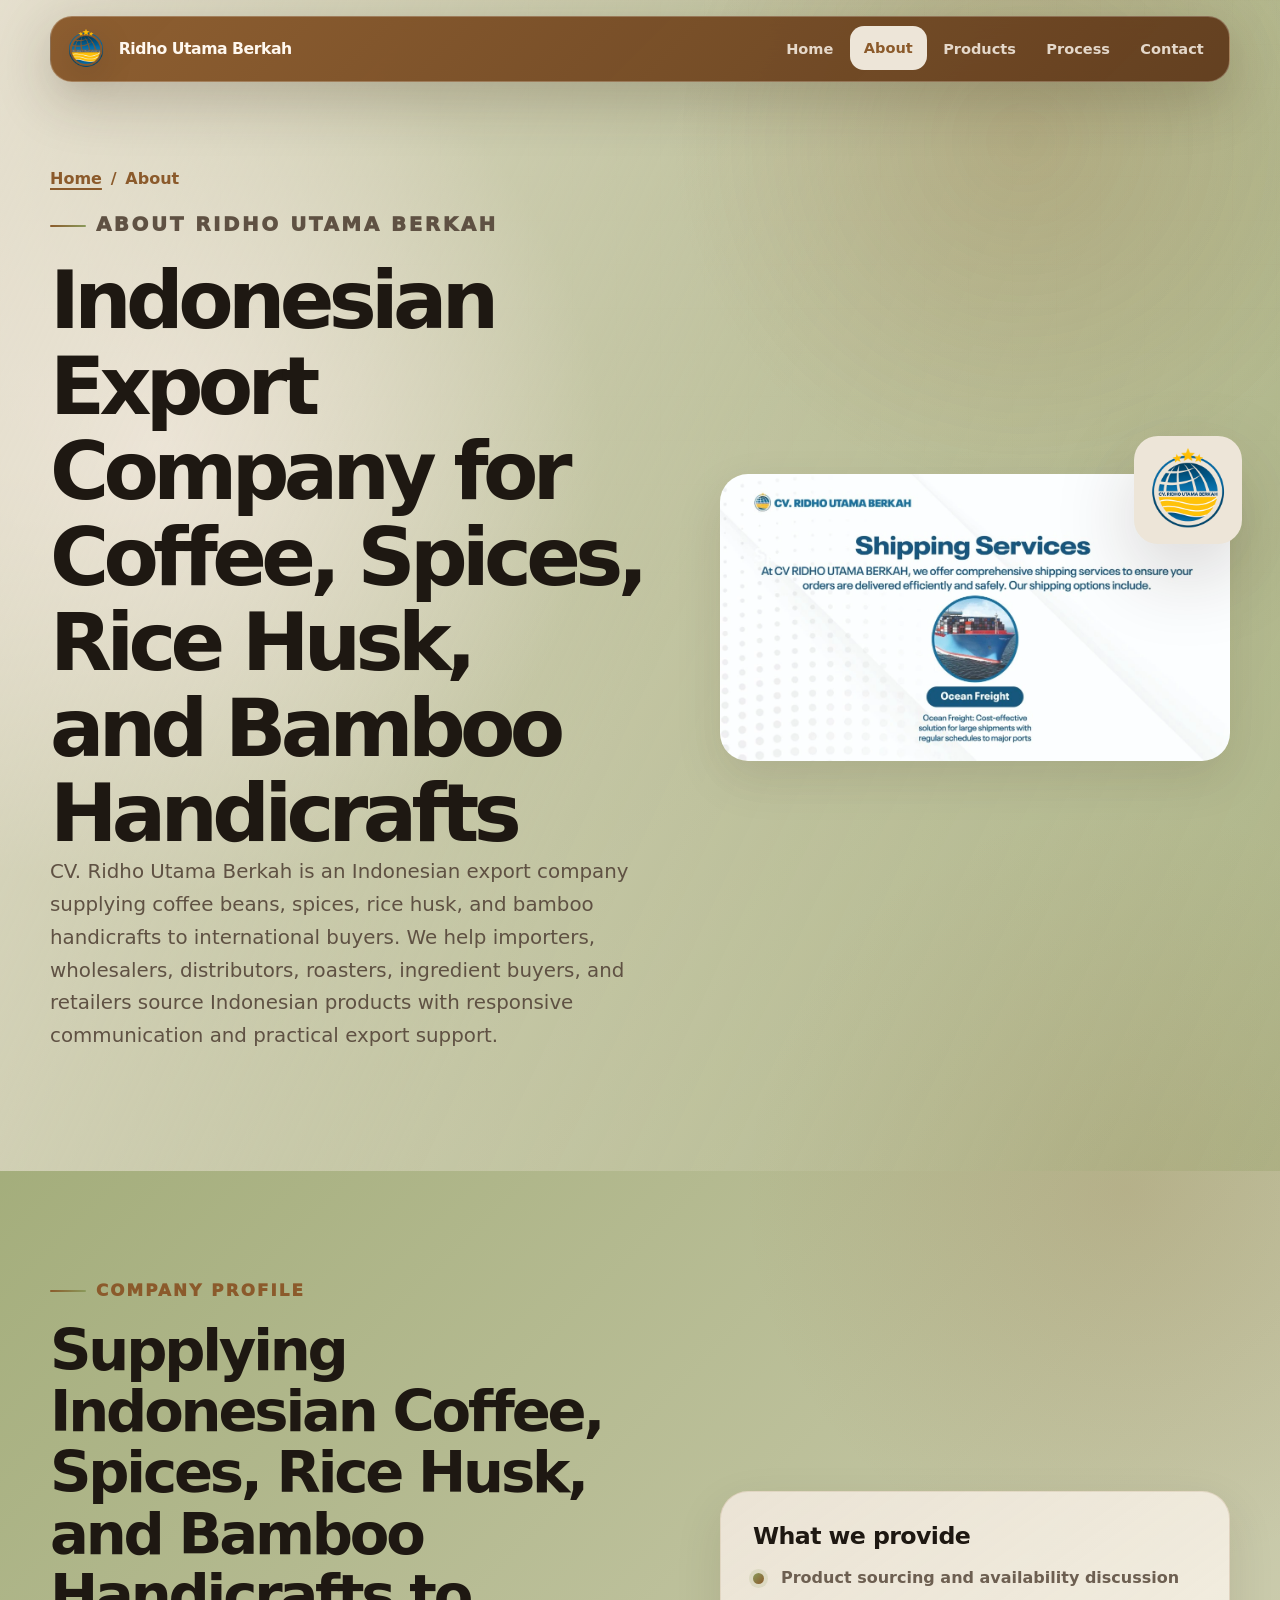
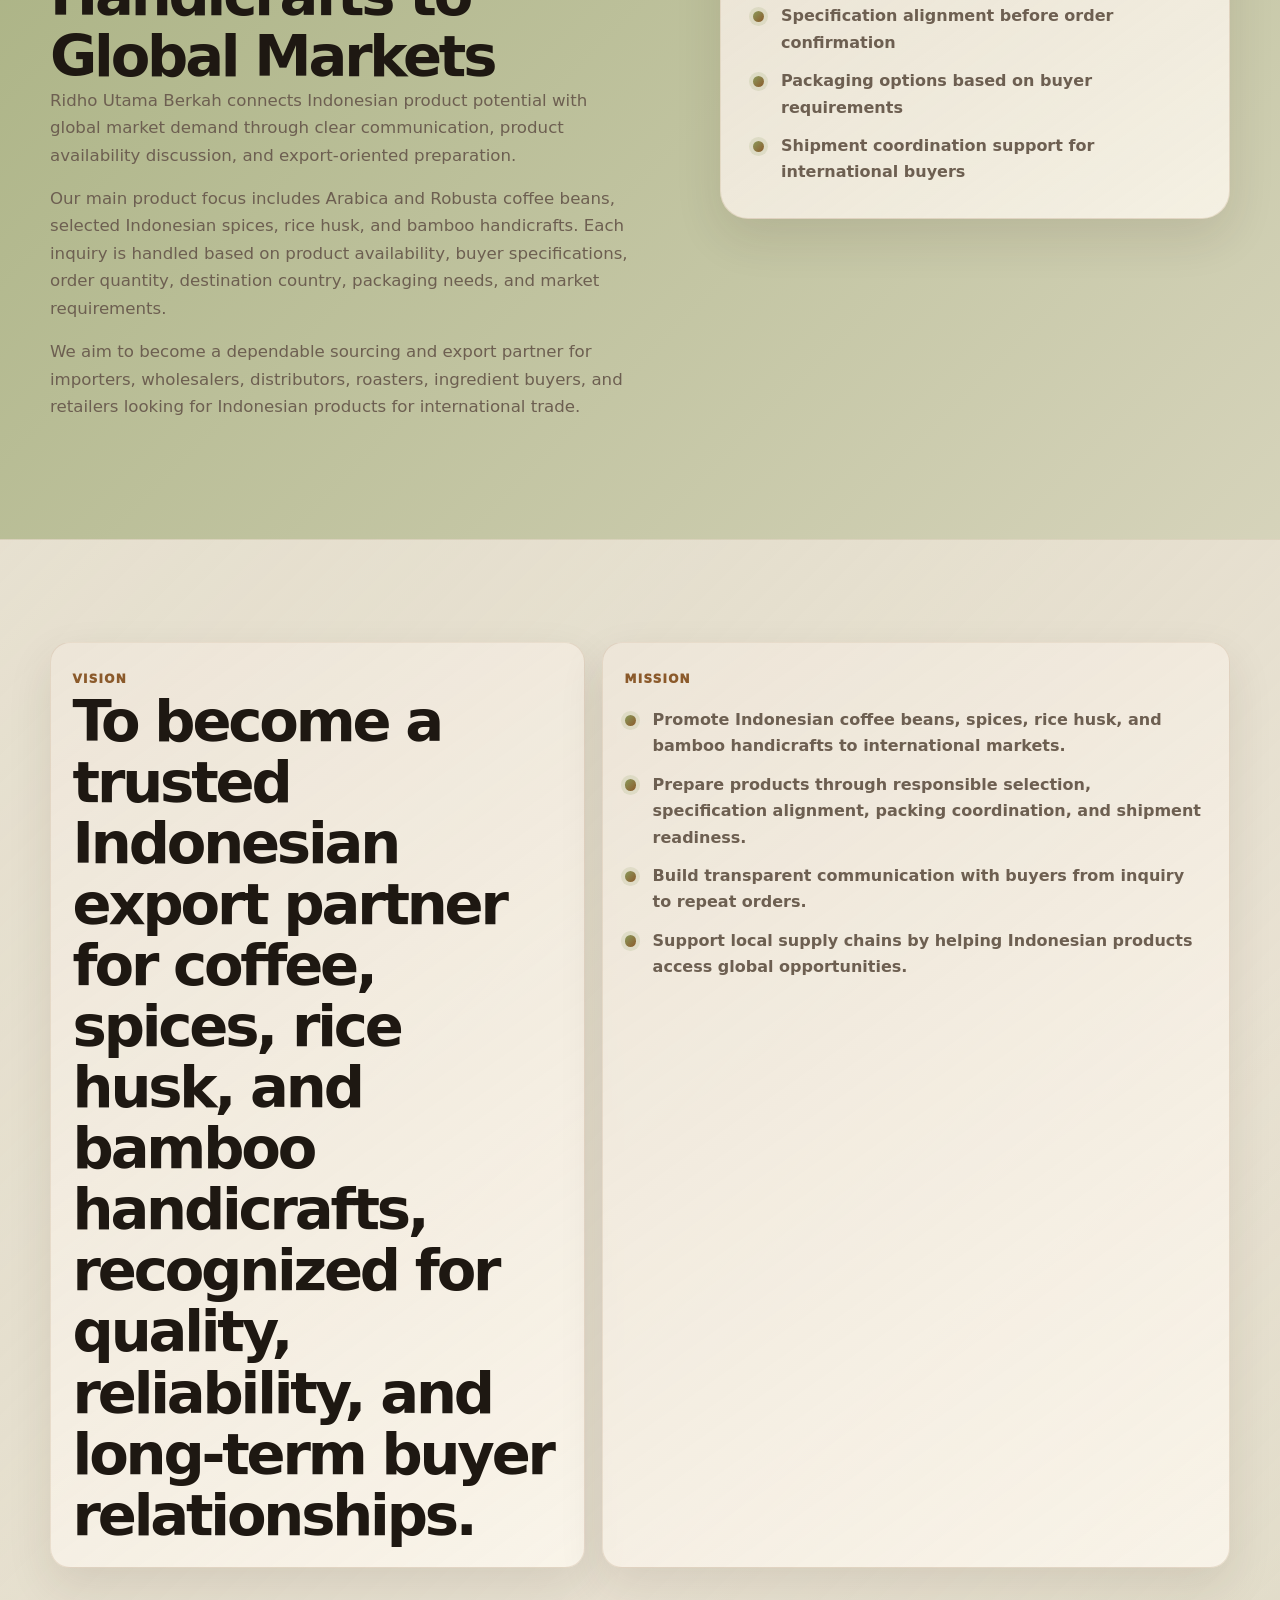
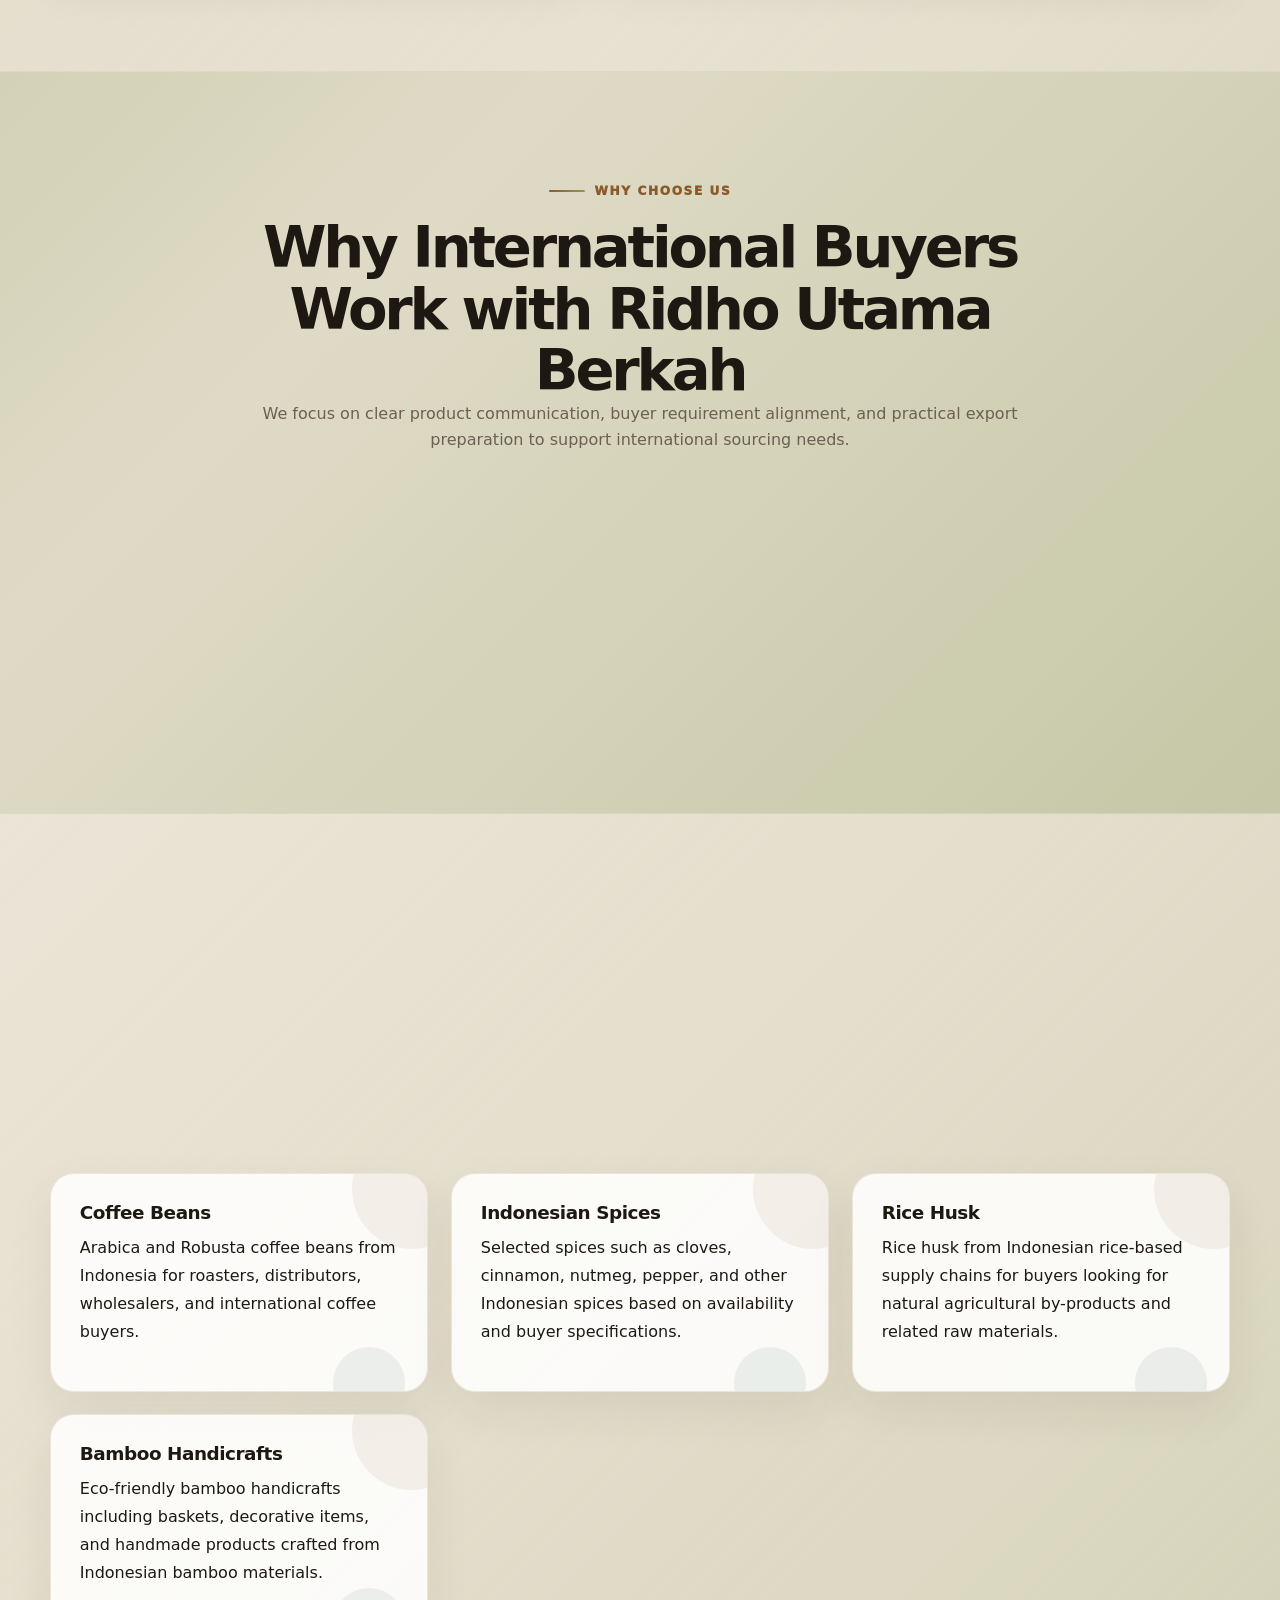
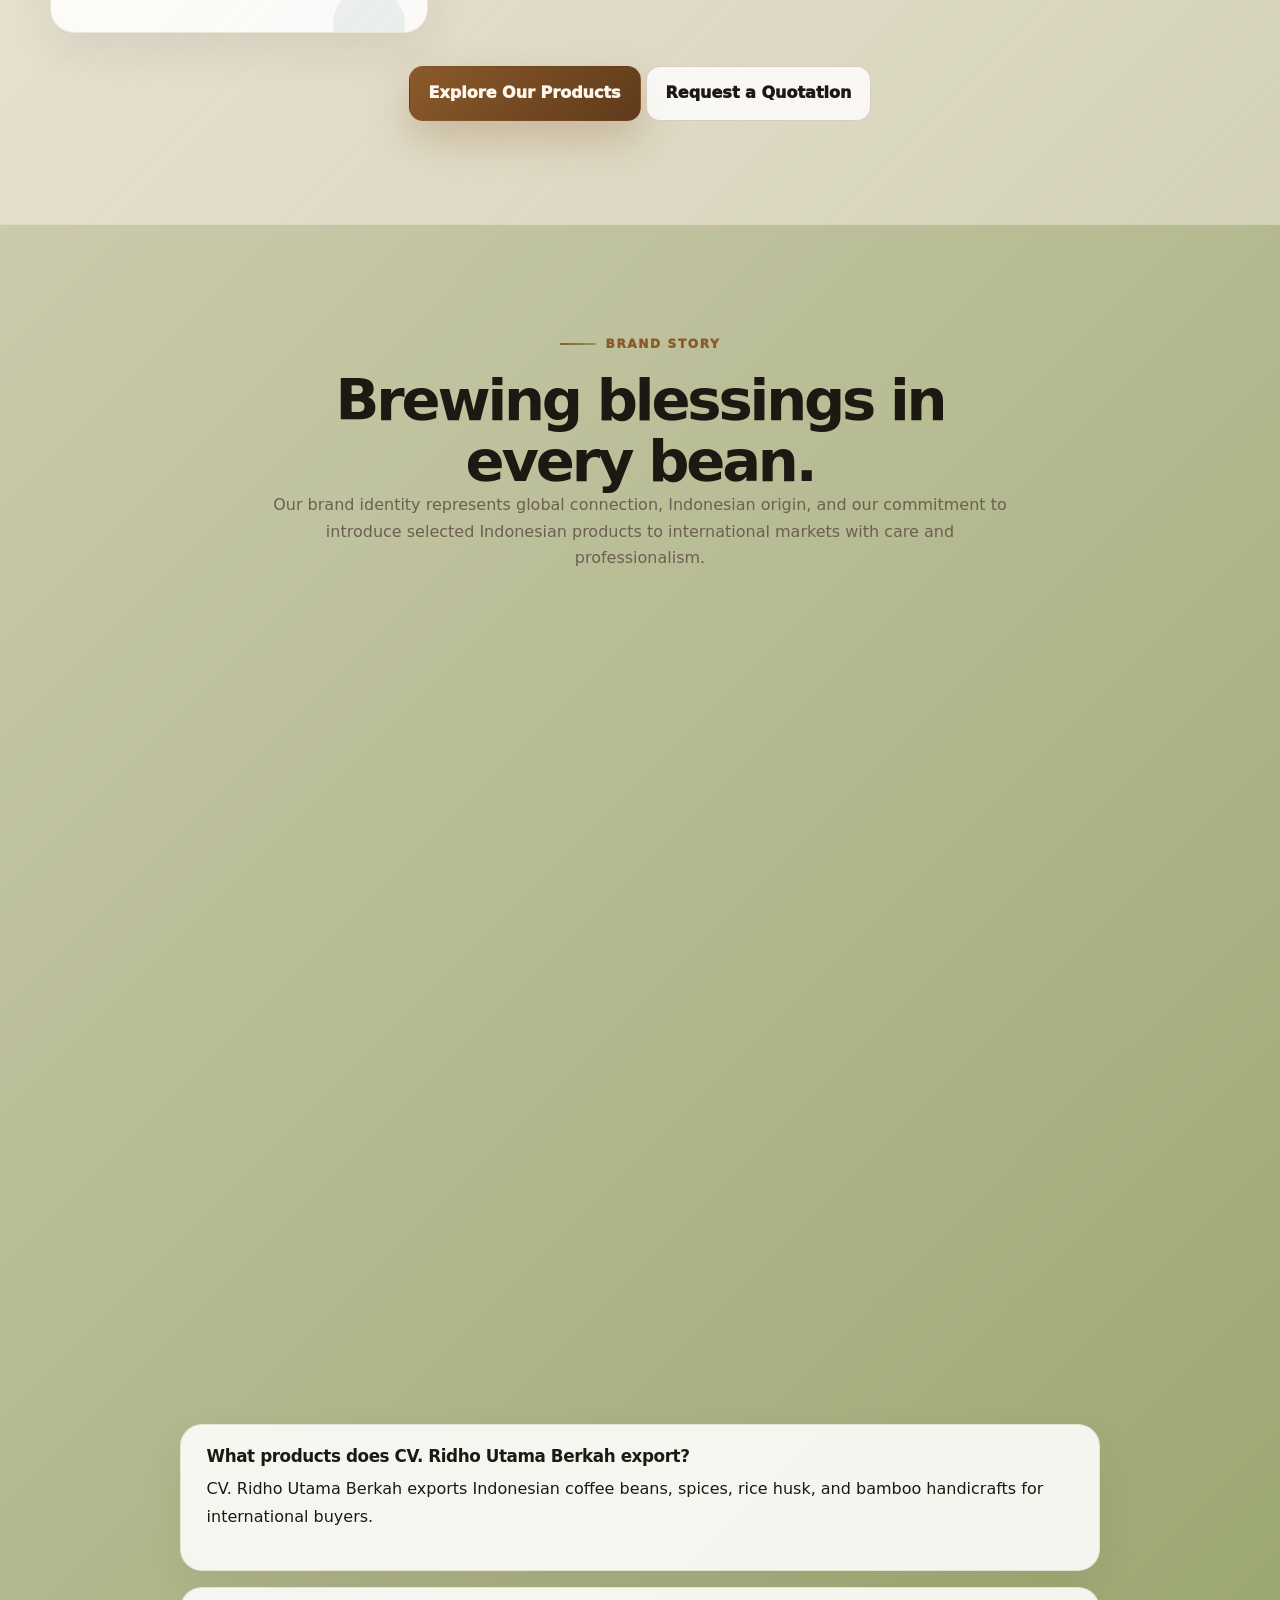
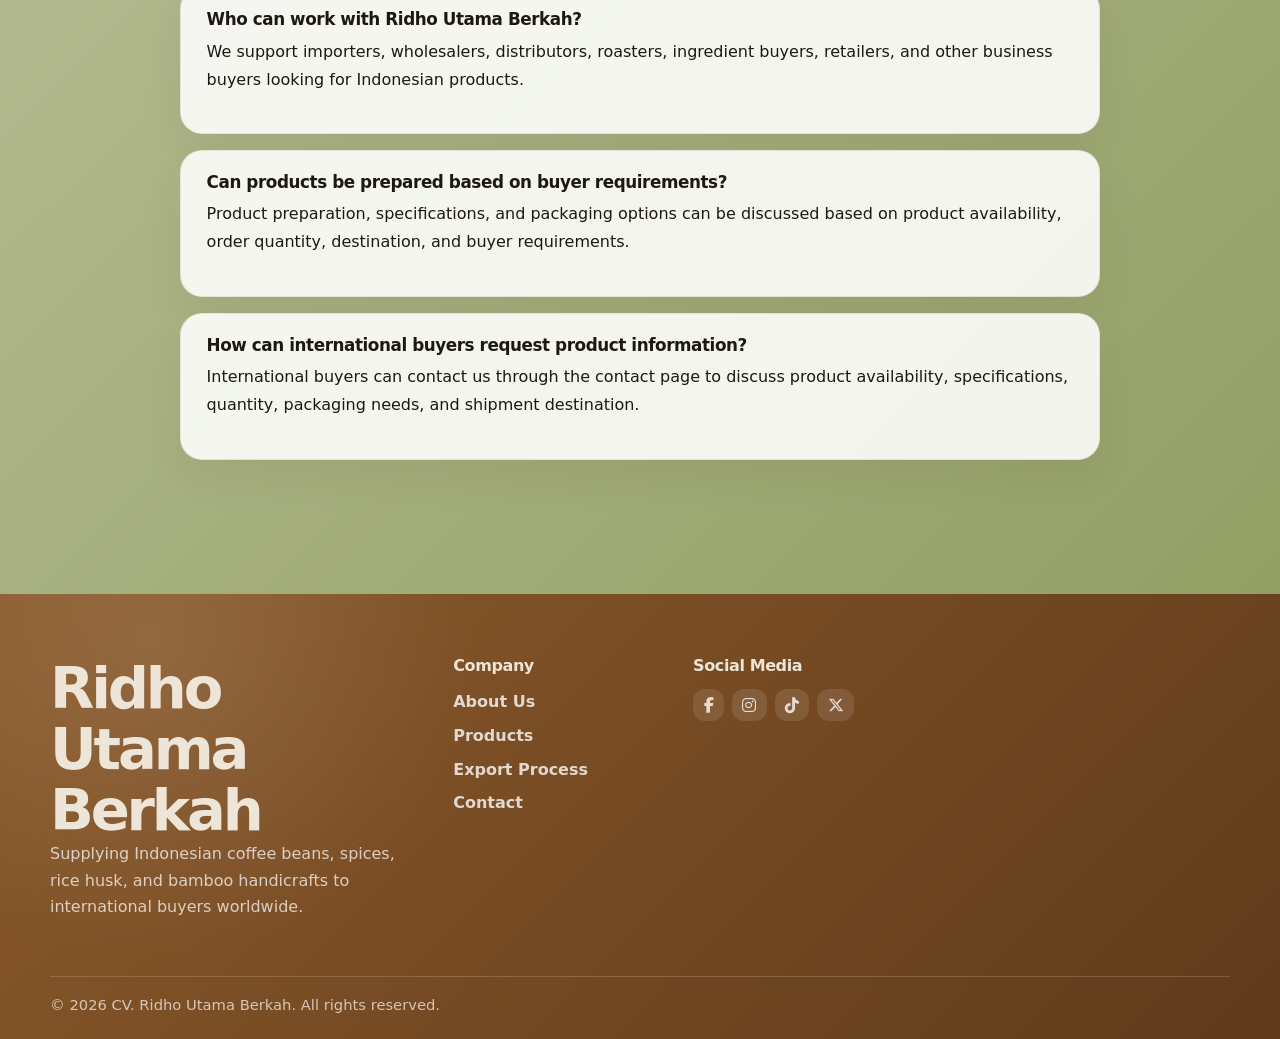
==== commit 6fbd8503: "Update about.html" ====
--- a/about.html
+++ b/about.html
@@ -12,7 +12,7 @@
   <meta property="og:type" content="website">
   <meta property="og:title" content="About Ridho Utama Berkah | Indonesian Export Company">
   <meta property="og:description" content="Learn about CV. Ridho Utama Berkah, an Indonesian export company supplying coffee beans, spices, rice husk, and bamboo handicrafts to global markets.">
-  <meta property="og:image" content="assets/img/brand-banner.webp">
+  <meta property="og:image" content="https://ridhoutamaberkah.com/assets/img/brand-banner.webp">
   <meta property="og:site_name" content="Ridho Utama Berkah">
   <link rel="icon" type="image/png" href="assets/img/favicon.png">
   <link rel="apple-touch-icon" href="assets/img/apple-touch-icon.png">
@@ -189,7 +189,7 @@
       <p>Ridho Utama Berkah focuses on selected Indonesian commodities and handicrafts for international trade.</p>
     </div>
 
-    <div class="feature-grid reveal">
+    <div class="feature-grid product-feature-grid reveal">
       <article class="feature-card" data-tilt>
         <h3>Coffee Beans</h3>
         <p>Arabica and Robusta coffee beans from Indonesia for roasters, distributors, wholesalers, and international coffee buyers.</p>
@@ -286,10 +286,10 @@
       <section>
         <h3>Social Media</h3>
         <div class="socials">
-        <a href="https://www.facebook.com/profile.php?id=61590768322406" target="_blank" rel="noopener noreferrer"><i class="fab fa-facebook-f"></i></a>
-        <a href="https://www.instagram.com/ridhoutama01233/" target="_blank" rel="noopener noreferrer"><i class="fab fa-instagram"></i></a>
-        <a href="https://www.tiktok.com/@ridhoutamaberkah" target="_blank" rel="noopener noreferrer"><i class="fab fa-tiktok"></i></a>
-        <a href="https://x.com/ridhoutamaberka" target="_blank" rel="noopener noreferrer"><i class="fa-brands fa-x-twitter"></i></a>
+<a href="https://www.facebook.com/profile.php?id=61590768322406" target="_blank" rel="noopener noreferrer" aria-label="Facebook Ridho Utama Berkah"><i class="fab fa-facebook-f"></i></a>
+<a href="https://www.instagram.com/ridhoutama01233/" target="_blank" rel="noopener noreferrer" aria-label="Instagram Ridho Utama Berkah"><i class="fab fa-instagram"></i></a>
+<a href="https://www.tiktok.com/@ridhoutamaberkah" target="_blank" rel="noopener noreferrer" aria-label="TikTok Ridho Utama Berkah"><i class="fab fa-tiktok"></i></a>
+<a href="https://x.com/ridhoutamaberka" target="_blank" rel="noopener noreferrer" aria-label="X Ridho Utama Berkah"><i class="fa-brands fa-x-twitter"></i></a>
         </div>
       </section>
     </div>
--- a/assets/css/styles.css
+++ b/assets/css/styles.css
@@ -1409,3 +1409,131 @@
     min-height:auto;
   }
 }
+
+/* ================================
+   About Page Additional Sections
+================================ */
+
+.feature-grid {
+  display: grid;
+  grid-template-columns: repeat(3, minmax(0, 1fr));
+  gap: 1.4rem;
+  margin-top: 2.4rem;
+}
+
+.feature-card {
+  position: relative;
+  padding: 1.8rem;
+  border-radius: 24px;
+  background: rgba(255, 255, 255, 0.86);
+  border: 1px solid rgba(139, 90, 43, 0.14);
+  box-shadow: 0 18px 45px rgba(64, 42, 24, 0.08);
+  overflow: hidden;
+  transition: transform 0.25s ease, box-shadow 0.25s ease, border-color 0.25s ease;
+}
+
+.feature-card::before {
+  content: "";
+  position: absolute;
+  width: 120px;
+  height: 120px;
+  right: -45px;
+  top: -45px;
+  border-radius: 50%;
+  background: rgba(139, 90, 43, 0.08);
+}
+
+.feature-card::after {
+  content: "";
+  position: absolute;
+  width: 72px;
+  height: 72px;
+  right: 22px;
+  bottom: -28px;
+  border-radius: 50%;
+  background: rgba(46, 94, 78, 0.08);
+}
+
+.feature-card:hover {
+  transform: translateY(-6px);
+  border-color: rgba(139, 90, 43, 0.28);
+  box-shadow: 0 24px 55px rgba(64, 42, 24, 0.13);
+}
+
+.feature-card h3 {
+  position: relative;
+  z-index: 1;
+  margin-bottom: 0.75rem;
+  color: var(--coffee-dark);
+  font-size: 1.15rem;
+}
+
+.feature-card p {
+  position: relative;
+  z-index: 1;
+  color: var(--text-muted);
+  line-height: 1.75;
+}
+
+.faq-list {
+  display: grid;
+  gap: 1rem;
+  margin-top: 2.4rem;
+  max-width: 920px;
+  margin-left: auto;
+  margin-right: auto;
+}
+
+.faq-item {
+  padding: 1.45rem 1.6rem;
+  border-radius: 22px;
+  background: rgba(255, 255, 255, 0.88);
+  border: 1px solid rgba(139, 90, 43, 0.13);
+  box-shadow: 0 16px 40px rgba(64, 42, 24, 0.07);
+}
+
+.faq-item h3 {
+  margin-bottom: 0.55rem;
+  color: var(--coffee-dark);
+  font-size: 1.05rem;
+}
+
+.faq-item p {
+  color: var(--text-muted);
+  line-height: 1.75;
+}
+
+.btn-secondary {
+  background: rgba(255, 255, 255, 0.8);
+  color: var(--coffee-dark);
+  border: 1px solid rgba(139, 90, 43, 0.28);
+}
+
+.btn-secondary:hover {
+  background: var(--cream);
+  color: var(--coffee-dark);
+  transform: translateY(-2px);
+}
+
+@media (max-width: 900px) {
+  .feature-grid {
+    grid-template-columns: repeat(2, minmax(0, 1fr));
+  }
+}
+
+@media (max-width: 640px) {
+  .feature-grid {
+    grid-template-columns: 1fr;
+  }
+
+  .feature-card,
+  .faq-item {
+    padding: 1.35rem;
+    border-radius: 18px;
+  }
+
+  .feature-card h3,
+  .faq-item h3 {
+    font-size: 1rem;
+  }
+}
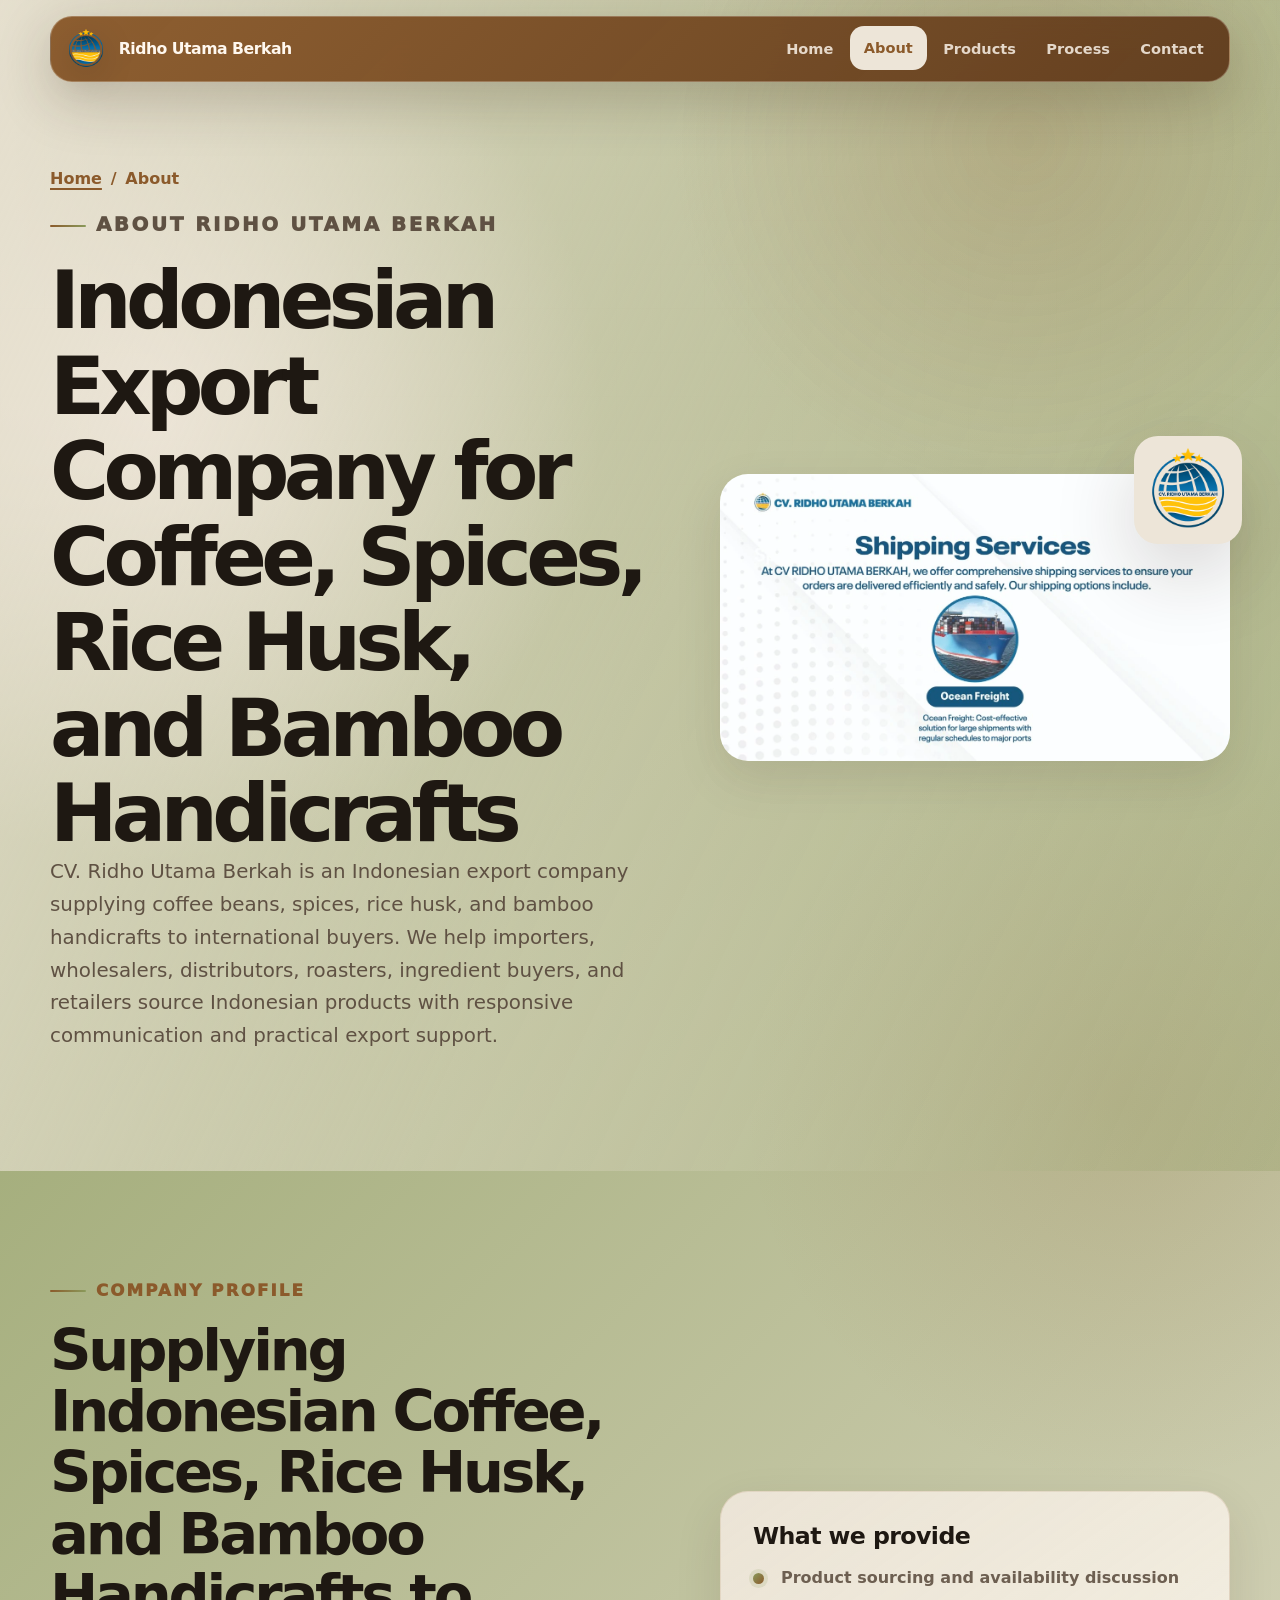
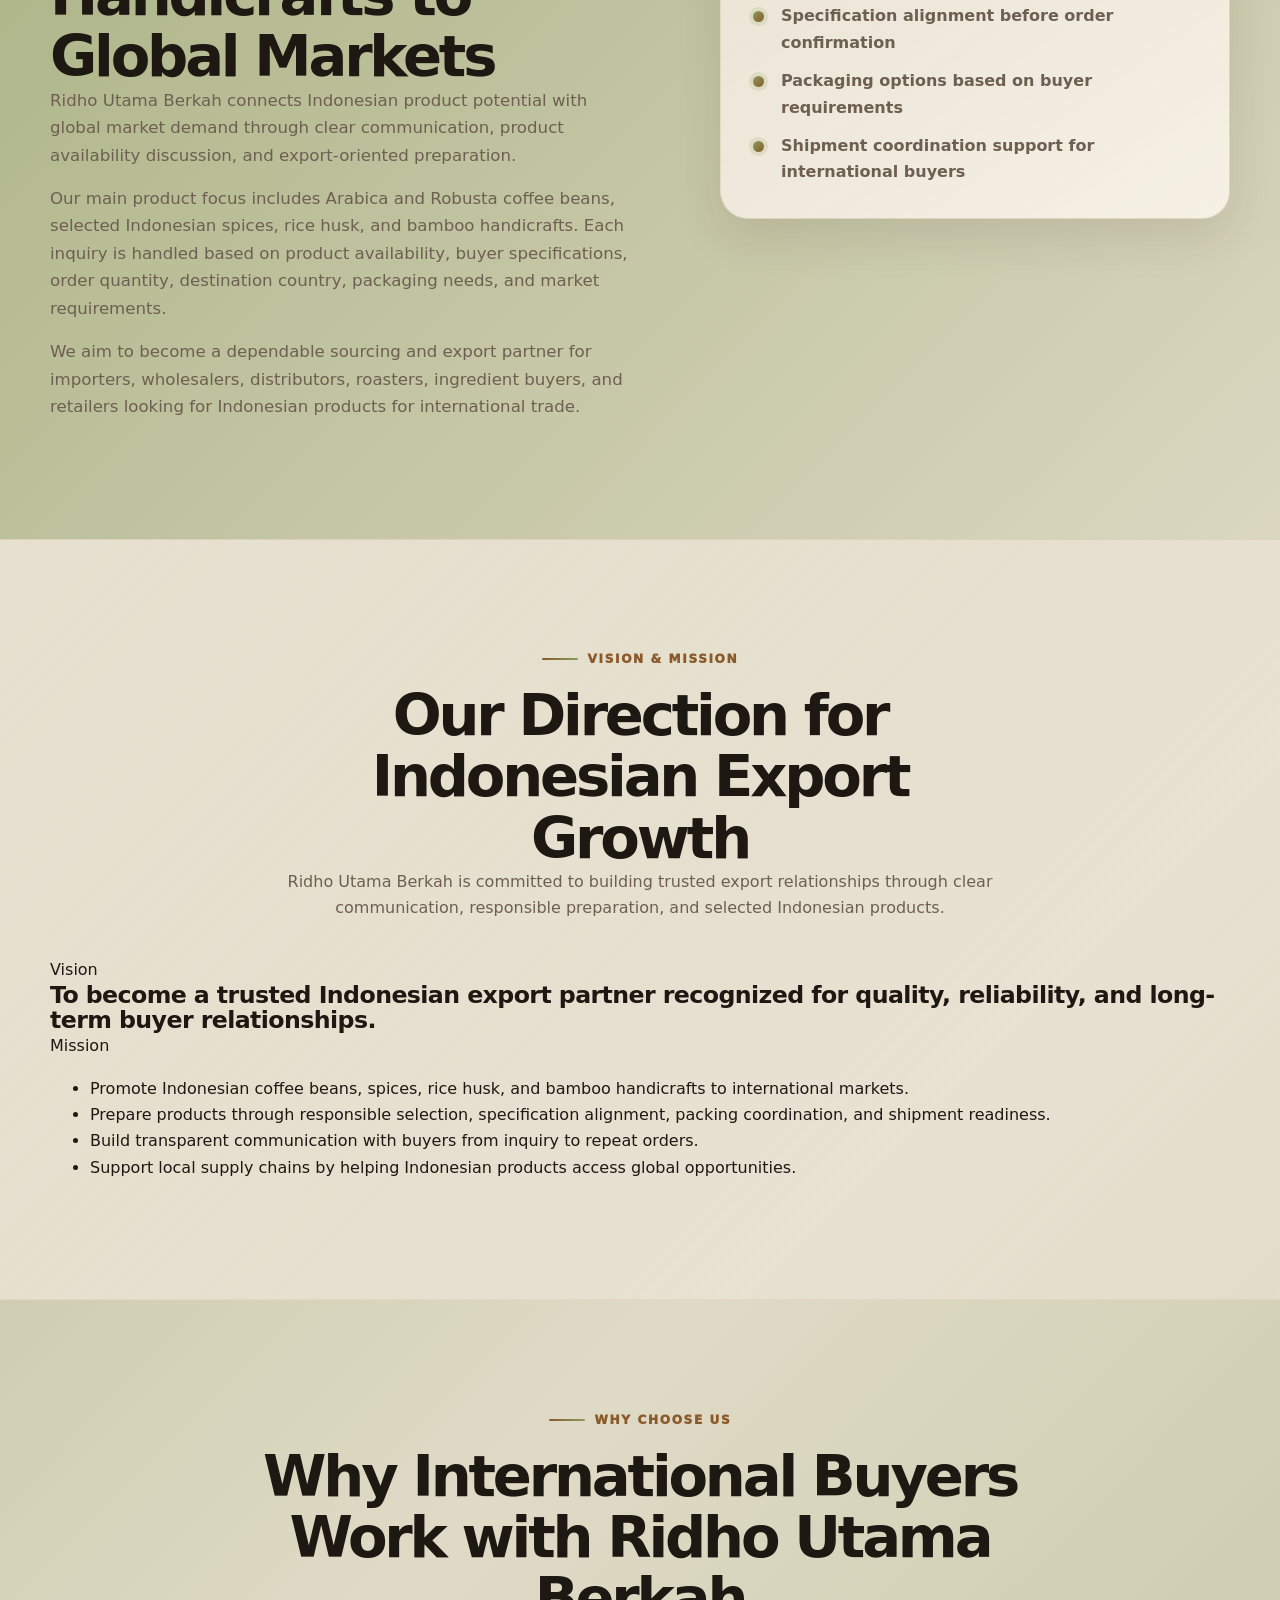
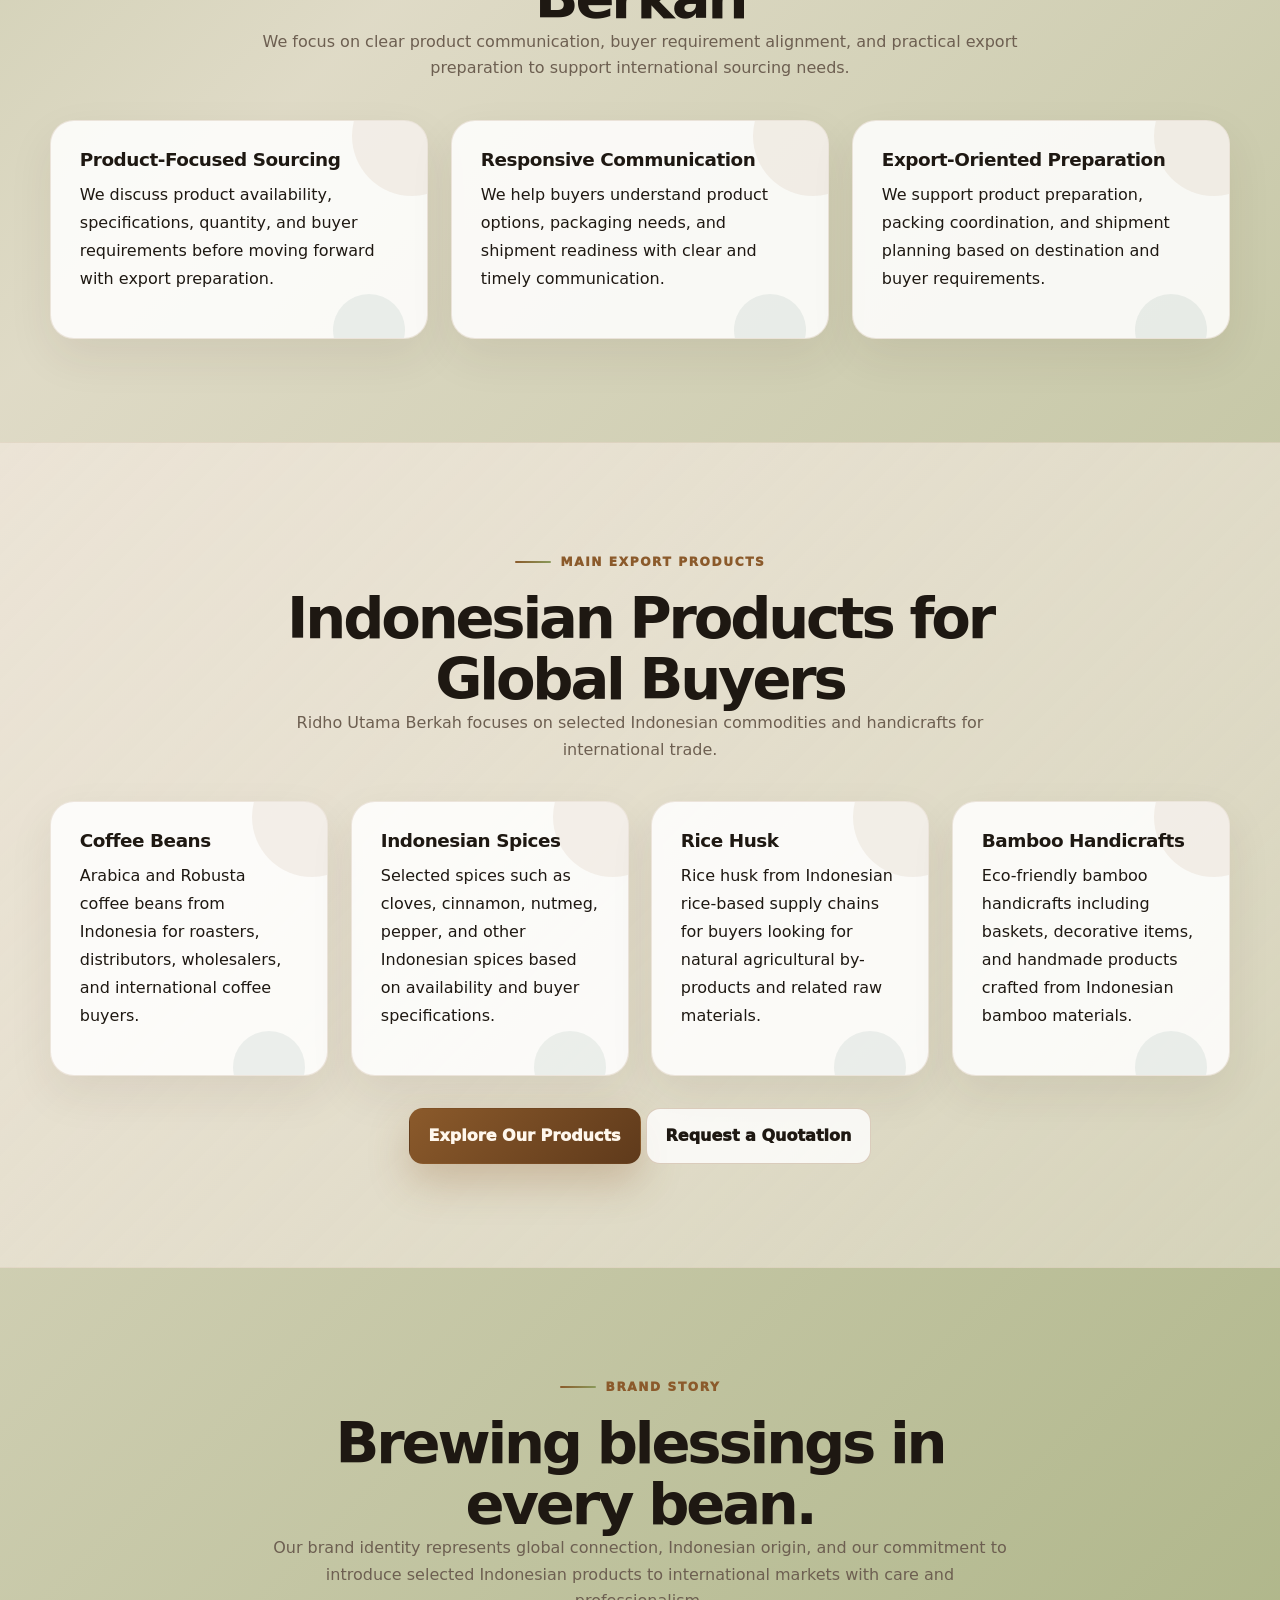
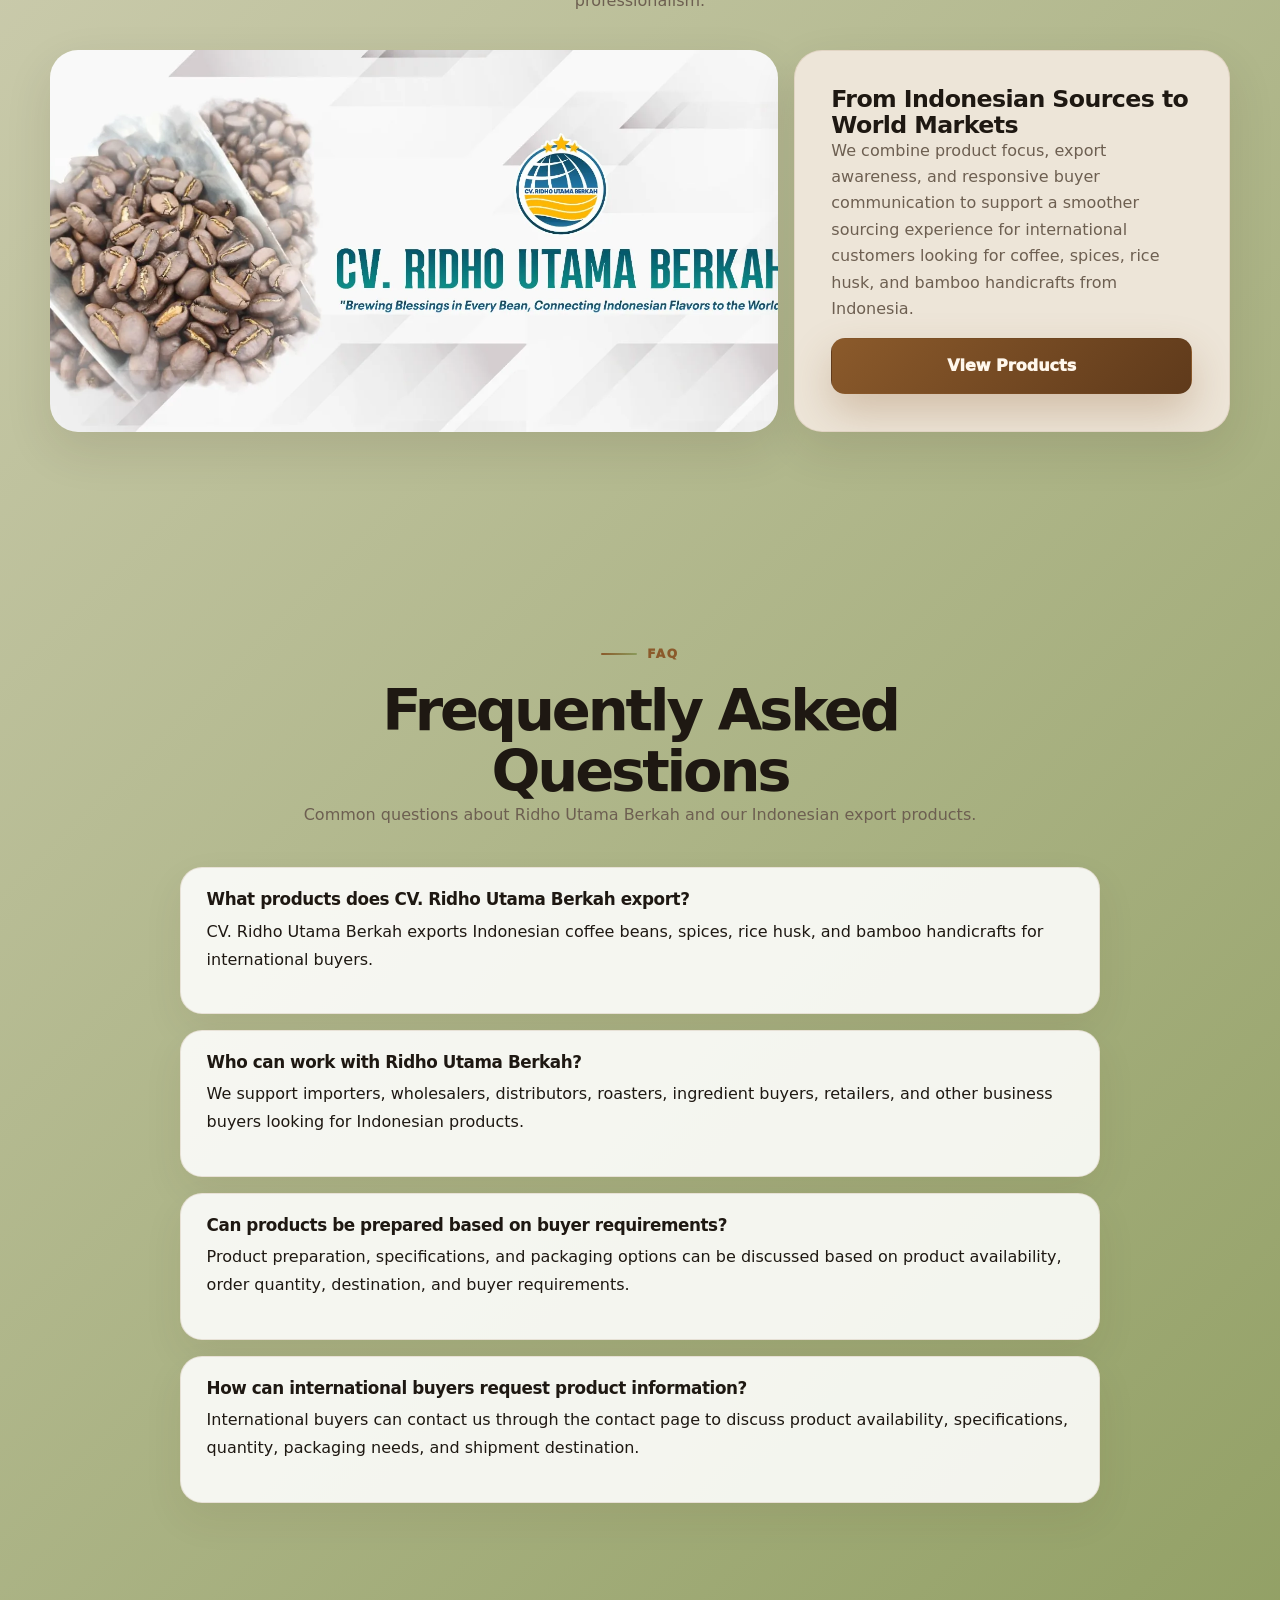
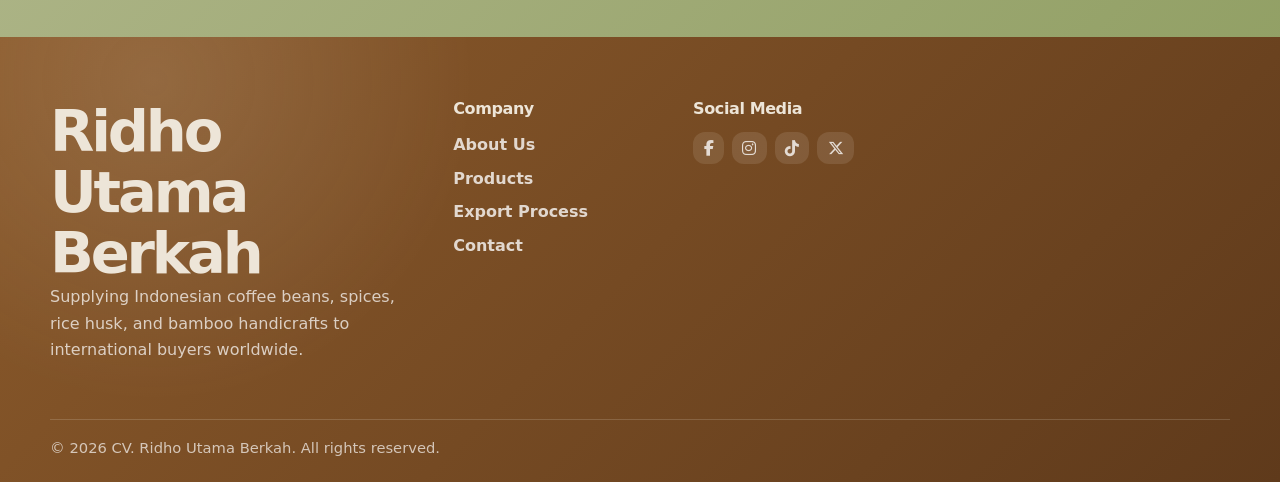
==== commit 518973ab: "Update about.html" ====
--- a/about.html
+++ b/about.html
@@ -136,23 +136,32 @@
       </div>
     </section>
 
-    <section class="section-pad soft-panel">
-      <div class="container vision-grid">
-        <article class="vision-card reveal" data-tilt>
-          <span>Vision</span>
-          <h2>To become a trusted Indonesian export partner for coffee, spices, rice husk, and bamboo handicrafts, recognized for quality, reliability, and long-term buyer relationships.</h2>
-        </article>
-        <article class="vision-card reveal" data-tilt>
-          <span>Mission</span>
-          <ul class="check-list">
-<li>Promote Indonesian coffee beans, spices, rice husk, and bamboo handicrafts to international markets.</li>
-<li>Prepare products through responsible selection, specification alignment, packing coordination, and shipment readiness.</li>
-<li>Build transparent communication with buyers from inquiry to repeat orders.</li>
-<li>Support local supply chains by helping Indonesian products access global opportunities.</li>
-          </ul>
-        </article>
-      </div>
-    </section>
+<section class="section-pad soft-panel about-vision-section">
+  <div class="container">
+    <div class="section-head center reveal">
+      <p class="eyebrow">Vision & Mission</p>
+      <h2>Our Direction for Indonesian Export Growth</h2>
+      <p>Ridho Utama Berkah is committed to building trusted export relationships through clear communication, responsible preparation, and selected Indonesian products.</p>
+    </div>
+
+    <div class="vision-mission-simple reveal">
+      <div class="vision-simple">
+        <span>Vision</span>
+        <h3>To become a trusted Indonesian export partner recognized for quality, reliability, and long-term buyer relationships.</h3>
+      </div>
+
+      <div class="mission-simple">
+        <span>Mission</span>
+        <ul>
+          <li>Promote Indonesian coffee beans, spices, rice husk, and bamboo handicrafts to international markets.</li>
+          <li>Prepare products through responsible selection, specification alignment, packing coordination, and shipment readiness.</li>
+          <li>Build transparent communication with buyers from inquiry to repeat orders.</li>
+          <li>Support local supply chains by helping Indonesian products access global opportunities.</li>
+        </ul>
+      </div>
+    </div>
+  </div>
+</section>
 
     <section class="section-pad">
   <div class="container">
--- a/assets/css/styles.css
+++ b/assets/css/styles.css
@@ -1537,3 +1537,19 @@
     font-size: 1rem;
   }
 }
+
+.product-feature-grid {
+  grid-template-columns: repeat(4, minmax(0, 1fr));
+}
+
+@media (max-width: 1100px) {
+  .product-feature-grid {
+    grid-template-columns: repeat(2, minmax(0, 1fr));
+  }
+}
+
+@media (max-width: 640px) {
+  .product-feature-grid {
+    grid-template-columns: 1fr;
+  }
+}
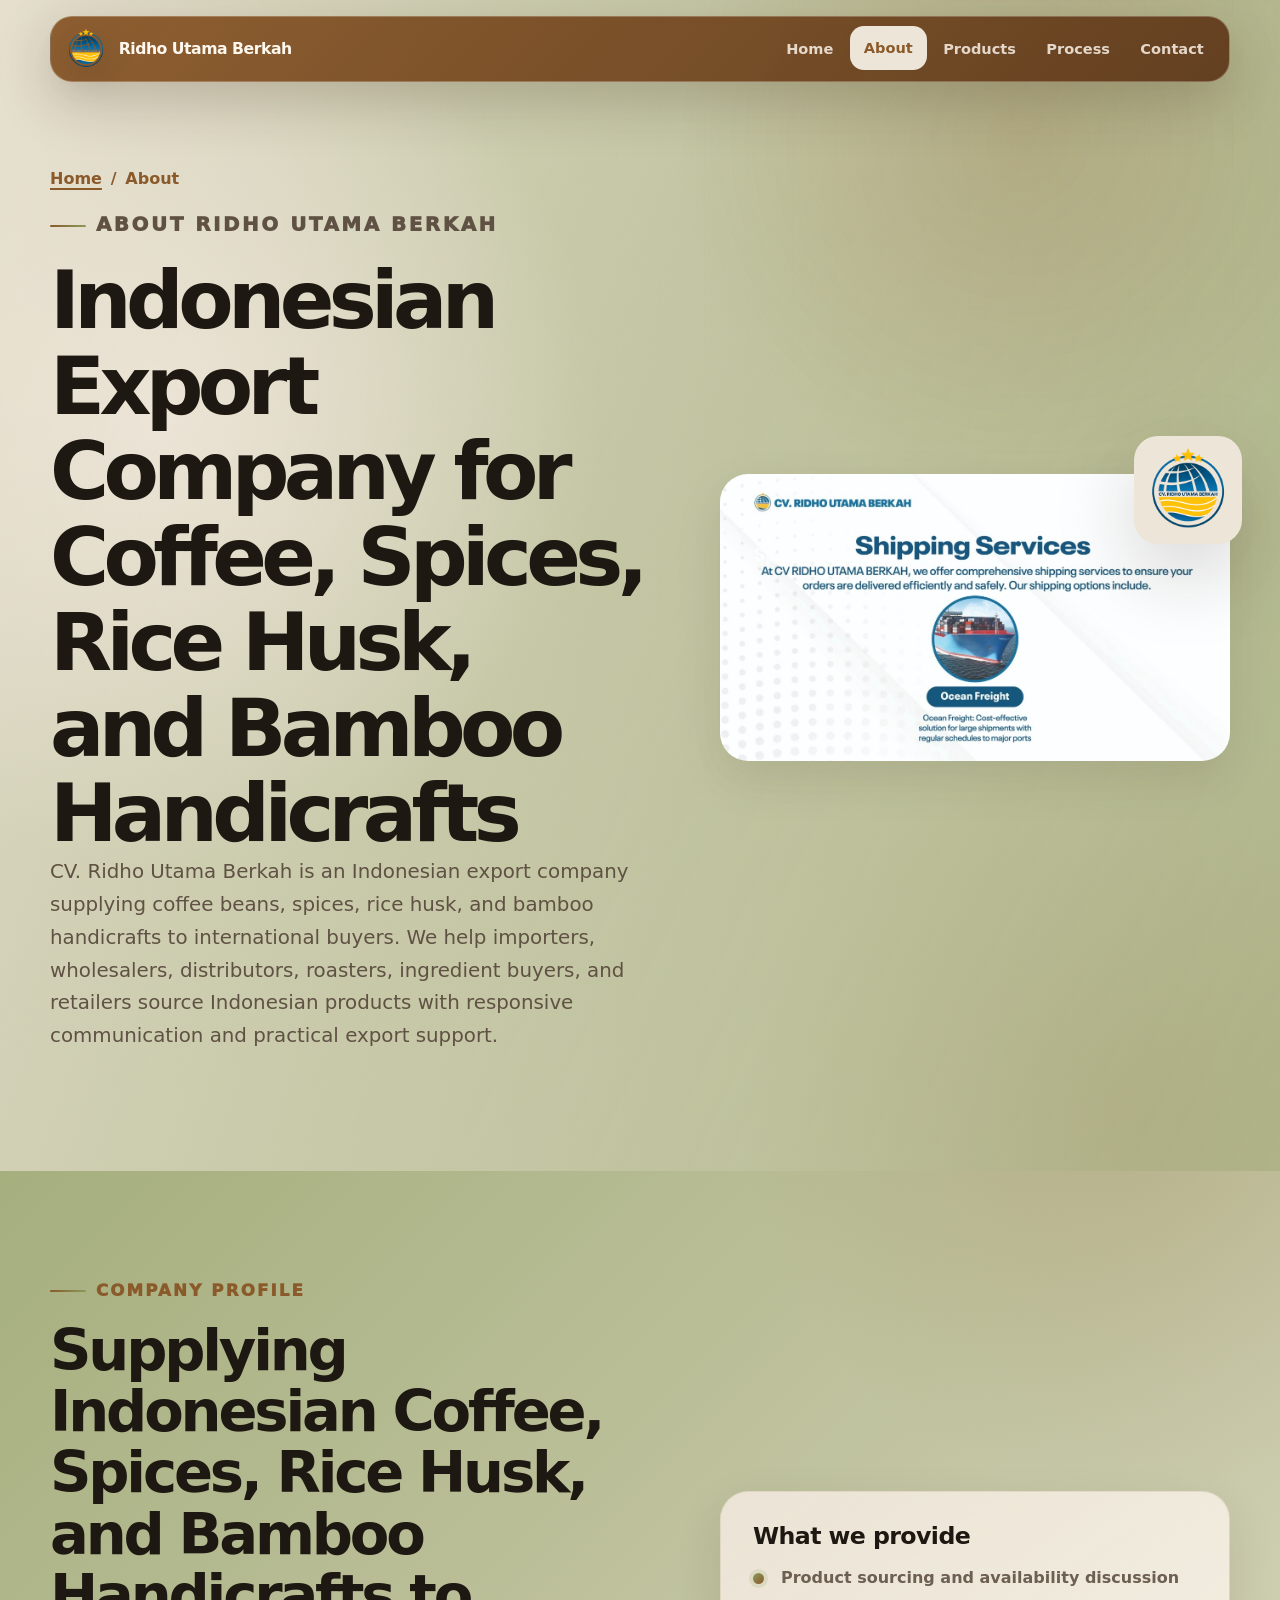
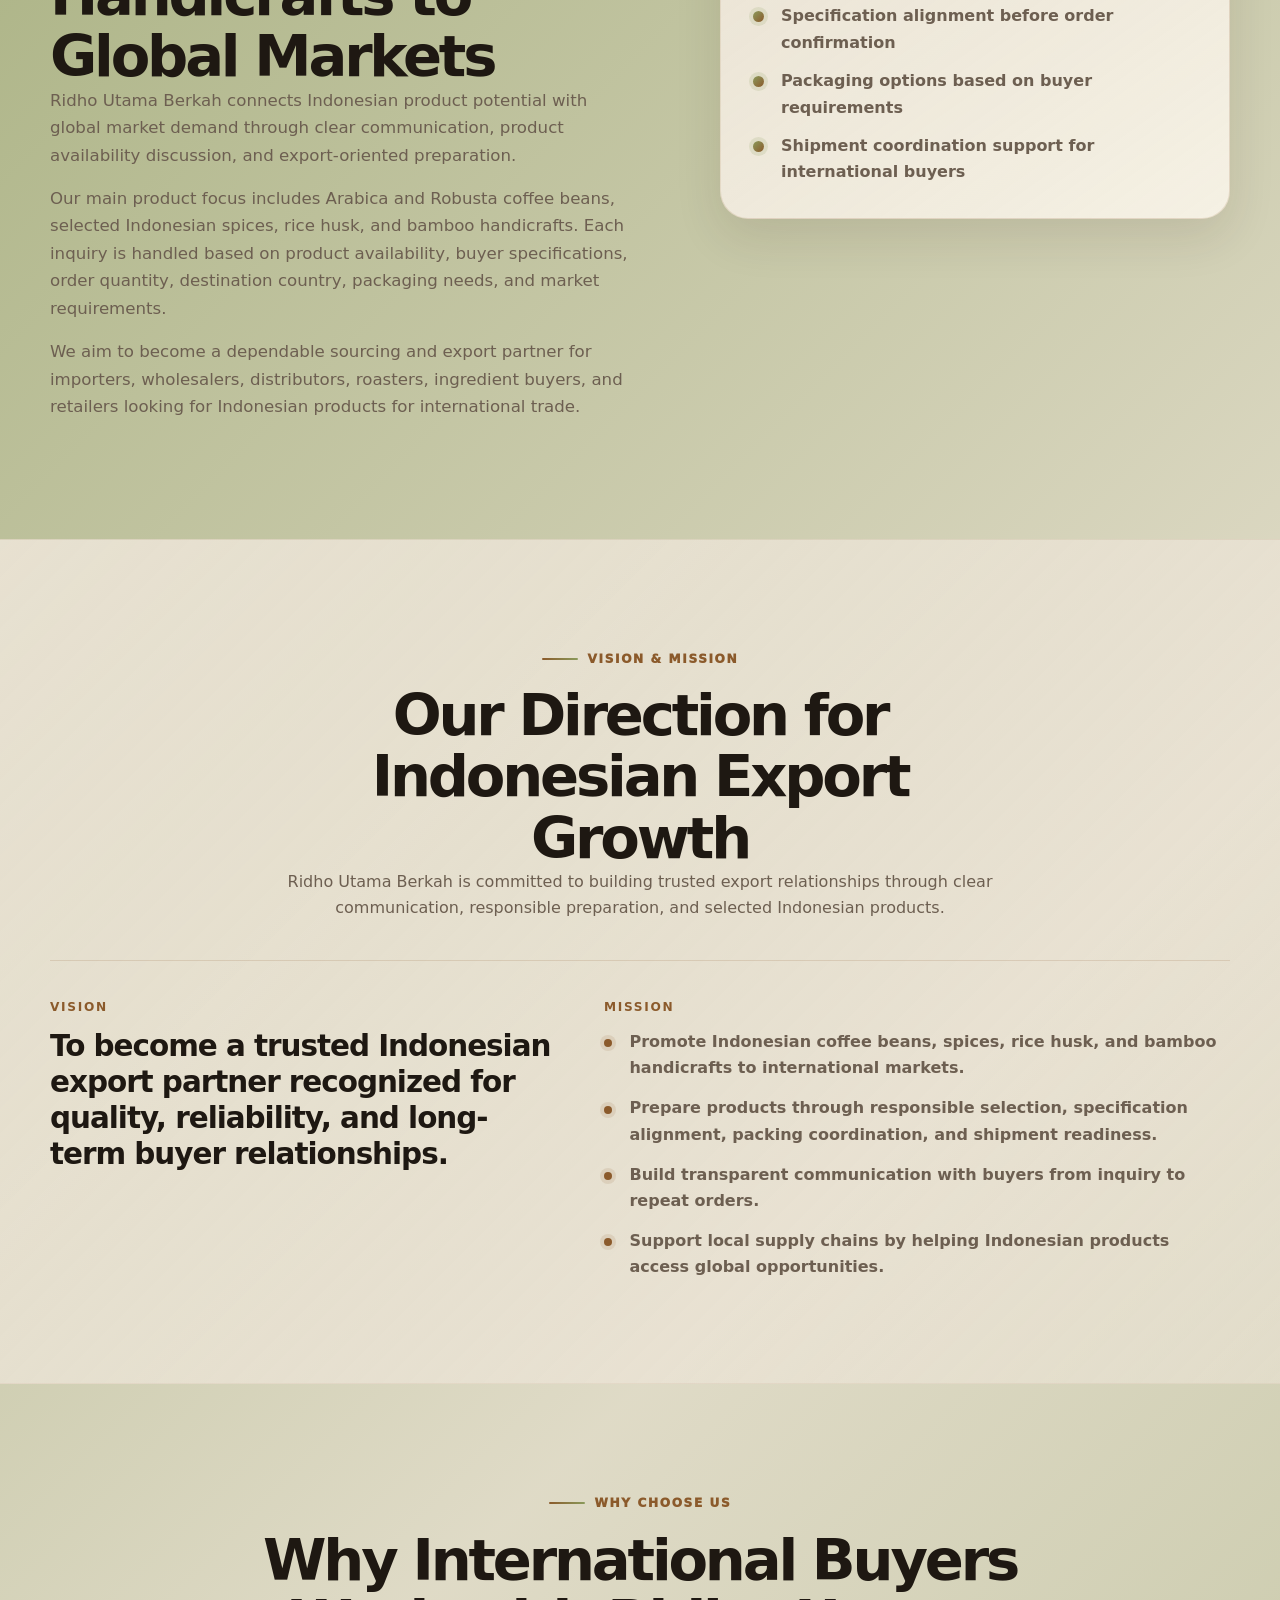
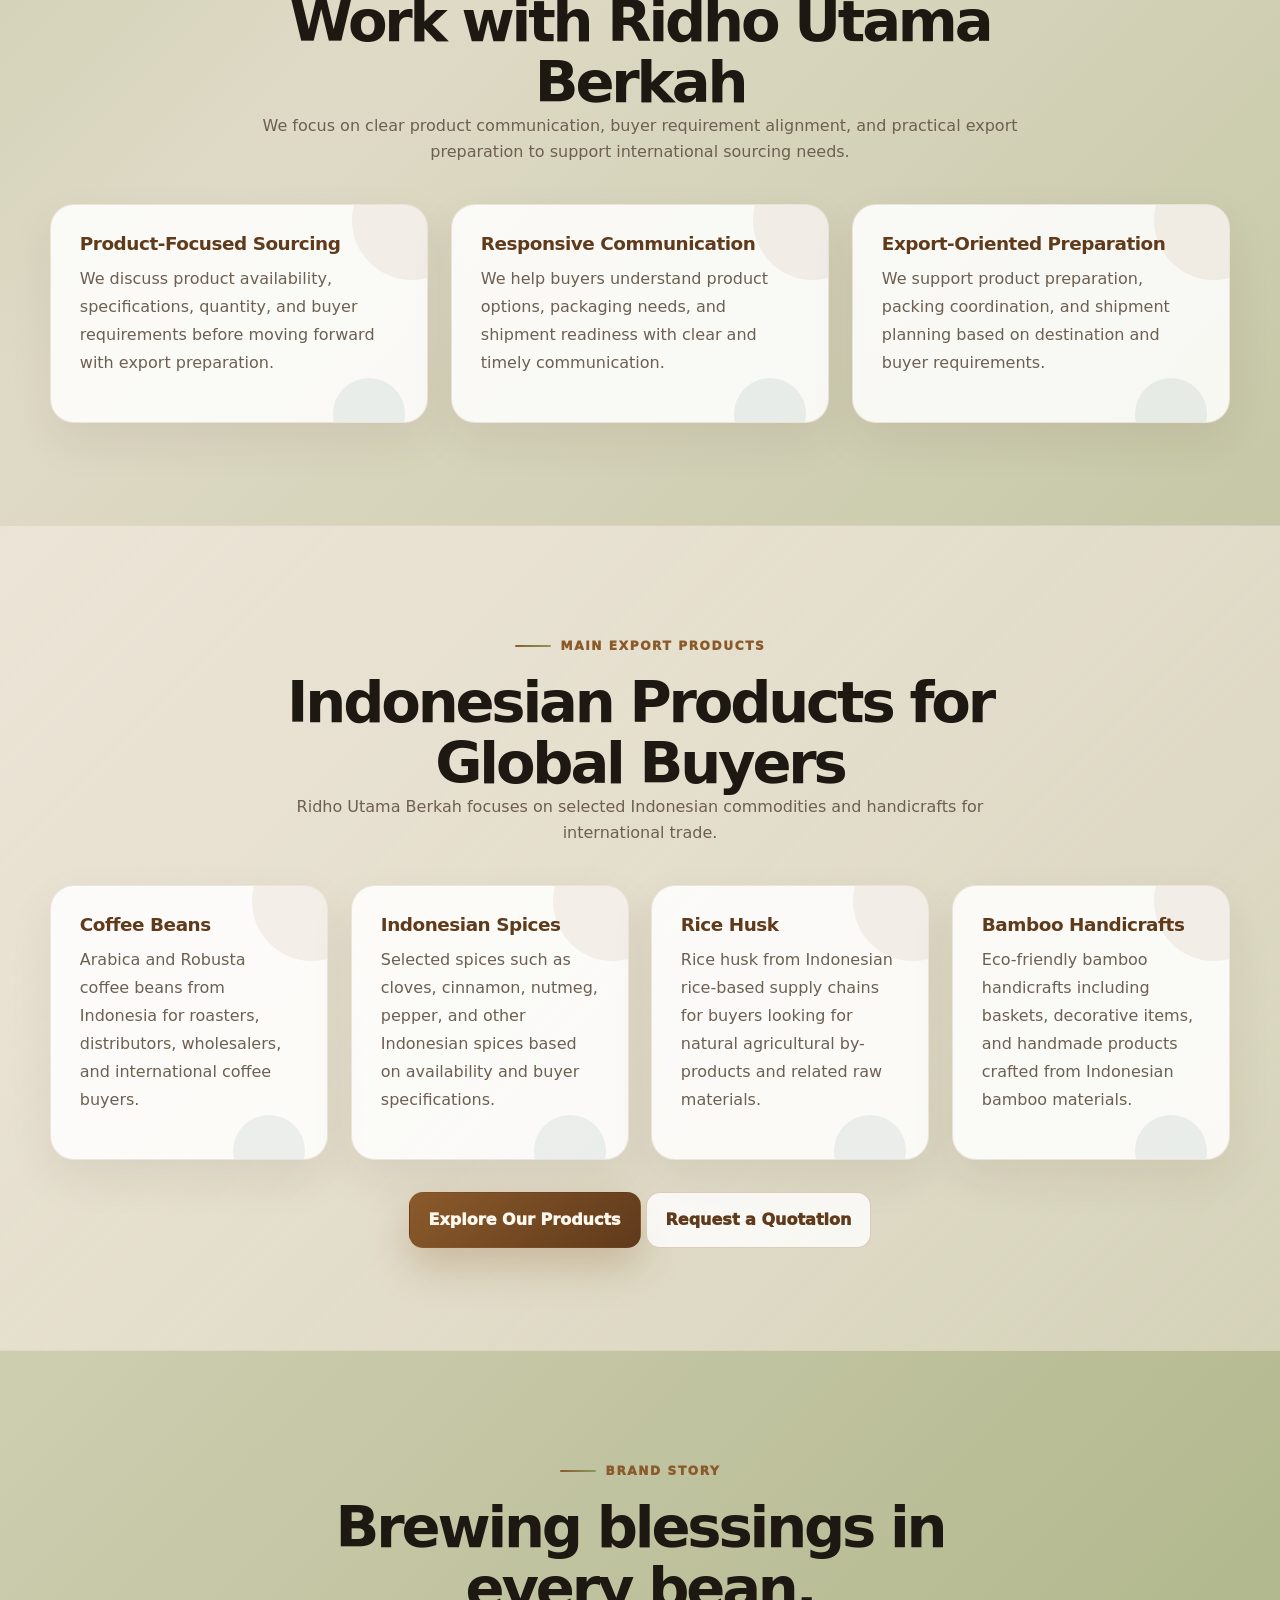
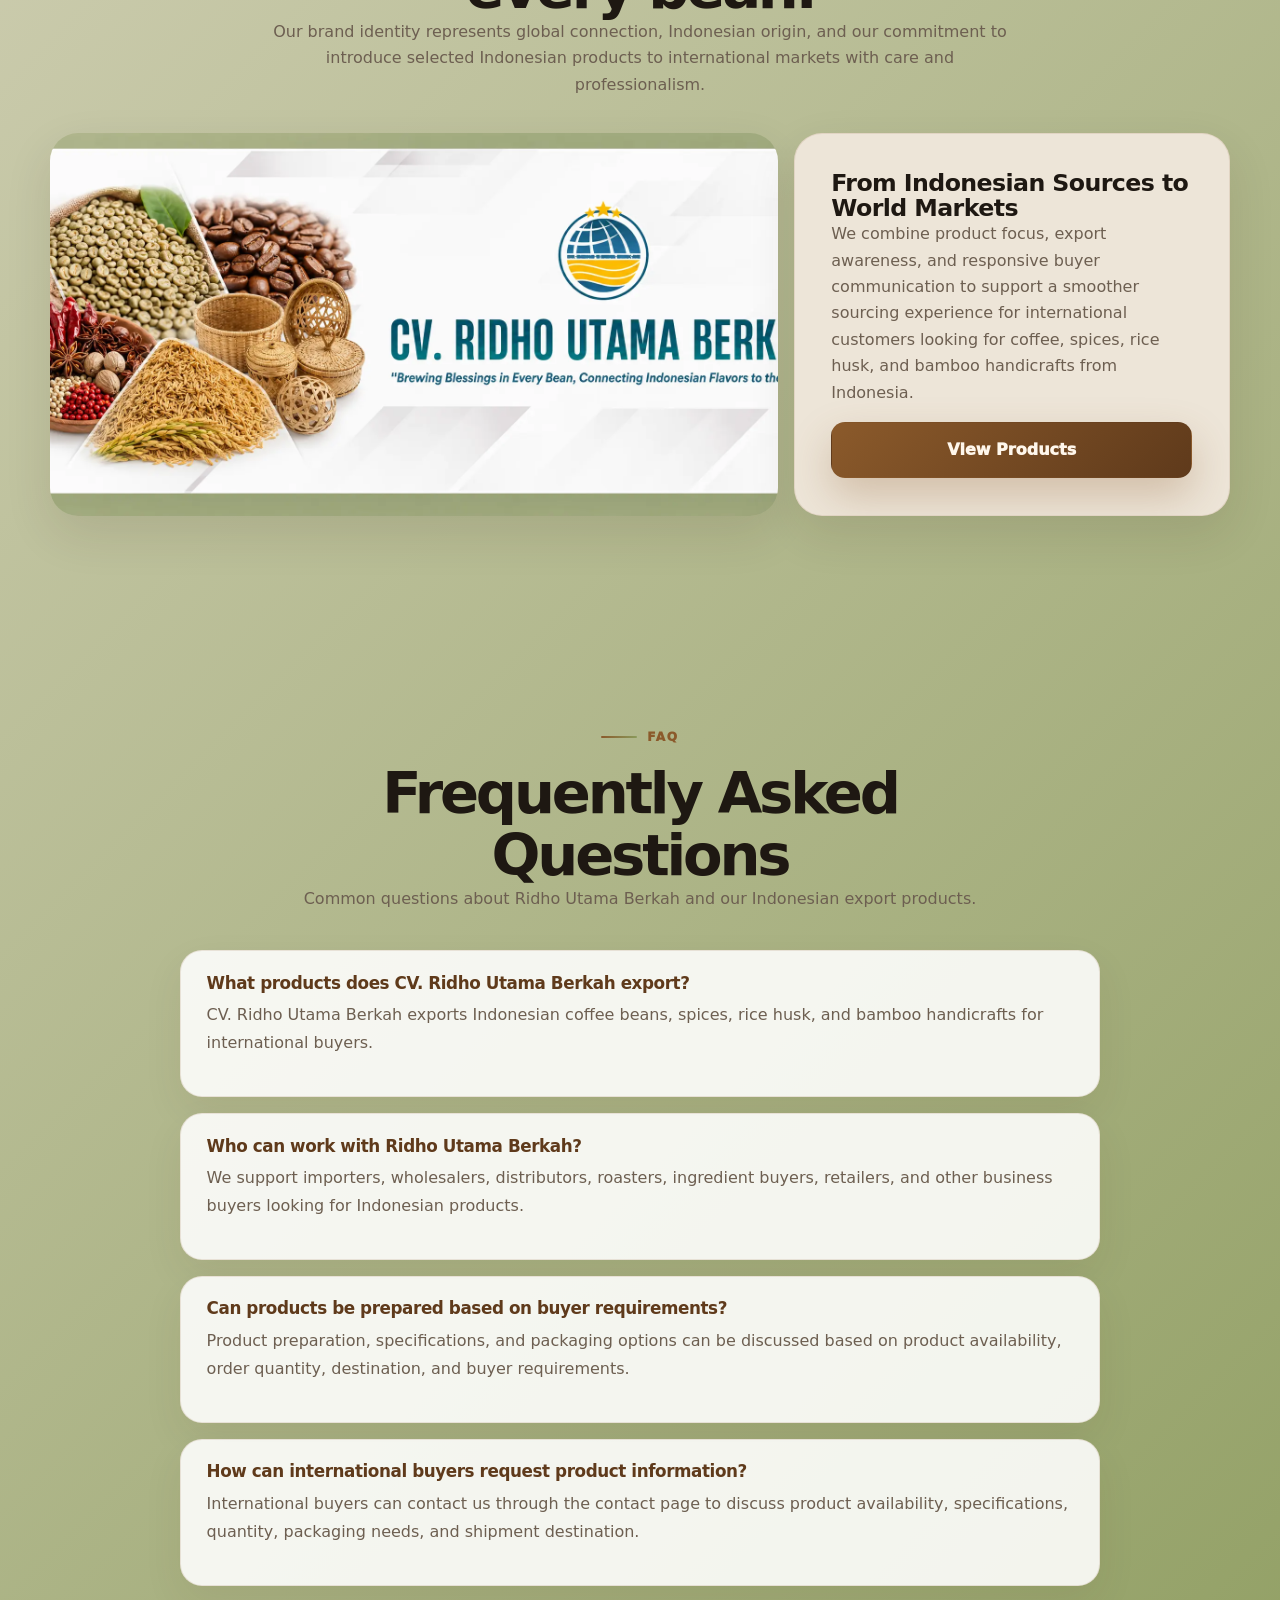
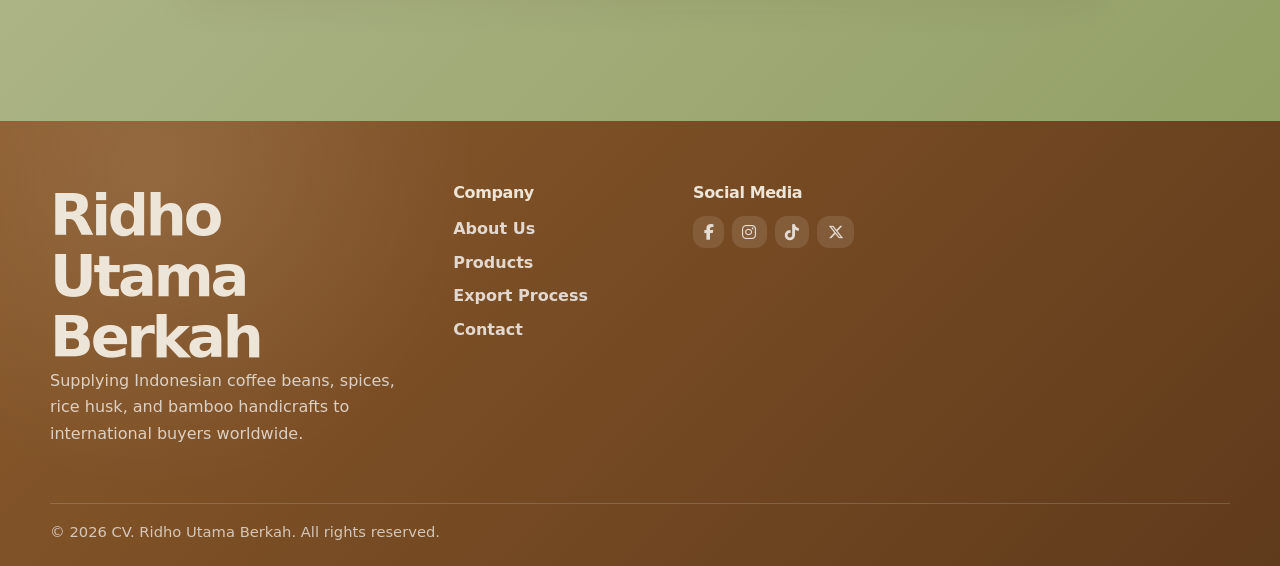
==== commit 133edf17: "Update about.html" ====
--- a/about.html
+++ b/about.html
@@ -12,7 +12,7 @@
   <meta property="og:type" content="website">
   <meta property="og:title" content="About Ridho Utama Berkah | Indonesian Export Company">
   <meta property="og:description" content="Learn about CV. Ridho Utama Berkah, an Indonesian export company supplying coffee beans, spices, rice husk, and bamboo handicrafts to global markets.">
-  <meta property="og:image" content="https://ridhoutamaberkah.com/assets/img/brand-banner.webp">
+  <meta property="og:image" content="https://ridhoutamaberkah.com/assets/img/brand-banner-home.webp">
   <meta property="og:site_name" content="Ridho Utama Berkah">
   <link rel="icon" type="image/png" href="assets/img/favicon.png">
   <link rel="apple-touch-icon" href="assets/img/apple-touch-icon.png">
@@ -235,7 +235,7 @@
           <p>Our brand identity represents global connection, Indonesian origin, and our commitment to introduce selected Indonesian products to international markets with care and professionalism.</p>
         </div>
         <div class="image-grid reveal">
-          <img src="assets/img/brand-banner.webp" alt="Coffee beans and Ridho Utama Berkah company banner" loading="lazy">
+          <img src="assets/img/brand-banner-home.webp" alt="Coffee beans and Ridho Utama Berkah company banner" loading="lazy">
           <div class="image-note">
 <h3>From Indonesian Sources to World Markets</h3>
 <p>We combine product focus, export awareness, and responsive buyer communication to support a smoother sourcing experience for international customers looking for coffee, spices, rice husk, and bamboo handicrafts from Indonesia.</p>
--- a/assets/css/styles.css
+++ b/assets/css/styles.css
@@ -1464,14 +1464,14 @@
   position: relative;
   z-index: 1;
   margin-bottom: 0.75rem;
-  color: var(--coffee-dark);
+  color: var(--brown-dark);
   font-size: 1.15rem;
 }
 
 .feature-card p {
   position: relative;
   z-index: 1;
-  color: var(--text-muted);
+  color: var(--muted);
   line-height: 1.75;
 }
 
@@ -1494,24 +1494,24 @@
 
 .faq-item h3 {
   margin-bottom: 0.55rem;
-  color: var(--coffee-dark);
+  color: var(--brown-dark);
   font-size: 1.05rem;
 }
 
 .faq-item p {
-  color: var(--text-muted);
+  color: var(--muted);
   line-height: 1.75;
 }
 
 .btn-secondary {
   background: rgba(255, 255, 255, 0.8);
-  color: var(--coffee-dark);
+  color: var(--brown-dark);
   border: 1px solid rgba(139, 90, 43, 0.28);
 }
 
 .btn-secondary:hover {
   background: var(--cream);
-  color: var(--coffee-dark);
+  color: var(--brown-dark);
   transform: translateY(-2px);
 }
 
@@ -1553,3 +1553,102 @@
     grid-template-columns: 1fr;
   }
 }
+
+/* ================================
+   About Vision & Mission Simple
+================================ */
+
+.about-vision-section {
+  position: relative;
+}
+
+.vision-mission-simple {
+  display: grid;
+  grid-template-columns: 0.9fr 1.1fr;
+  gap: 2.6rem;
+  align-items: start;
+  margin-top: 2.4rem;
+  padding-top: 2rem;
+  border-top: 1px solid rgba(139, 90, 43, 0.16);
+}
+
+.vision-simple,
+.mission-simple {
+  background: transparent;
+  box-shadow: none;
+  border: 0;
+}
+
+.vision-simple span,
+.mission-simple span {
+  display: inline-block;
+  margin-bottom: 0.75rem;
+  color: var(--brown);
+  font-size: 0.76rem;
+  font-weight: 900;
+  letter-spacing: 0.14em;
+  text-transform: uppercase;
+}
+
+.vision-simple h3 {
+  max-width: 520px;
+  color: var(--ink);
+  font-size: clamp(1.45rem, 2.3vw, 2.25rem);
+  line-height: 1.22;
+  letter-spacing: -0.035em;
+}
+
+.mission-simple ul {
+  display: grid;
+  gap: 0.85rem;
+  margin: 0;
+  padding: 0;
+  list-style: none;
+}
+
+.mission-simple li {
+  position: relative;
+  padding-left: 1.6rem;
+  color: var(--muted);
+  font-weight: 650;
+  line-height: 1.65;
+}
+
+.mission-simple li::before {
+  content: "";
+  position: absolute;
+  left: 0;
+  top: 0.65rem;
+  width: 8px;
+  height: 8px;
+  border-radius: 50%;
+  background: var(--brown);
+  box-shadow: 0 0 0 4px rgba(139, 90, 43, 0.12);
+}
+
+@media (max-width: 900px) {
+  .vision-mission-simple {
+    grid-template-columns: 1fr;
+    gap: 1.8rem;
+  }
+
+  .vision-simple h3 {
+    max-width: 100%;
+  }
+}
+
+@media (max-width: 640px) {
+  .vision-mission-simple {
+    margin-top: 1.8rem;
+    padding-top: 1.5rem;
+  }
+
+  .vision-simple h3 {
+    font-size: 1.45rem;
+    line-height: 1.24;
+  }
+
+  .mission-simple li {
+    font-size: 0.95rem;
+  }
+}
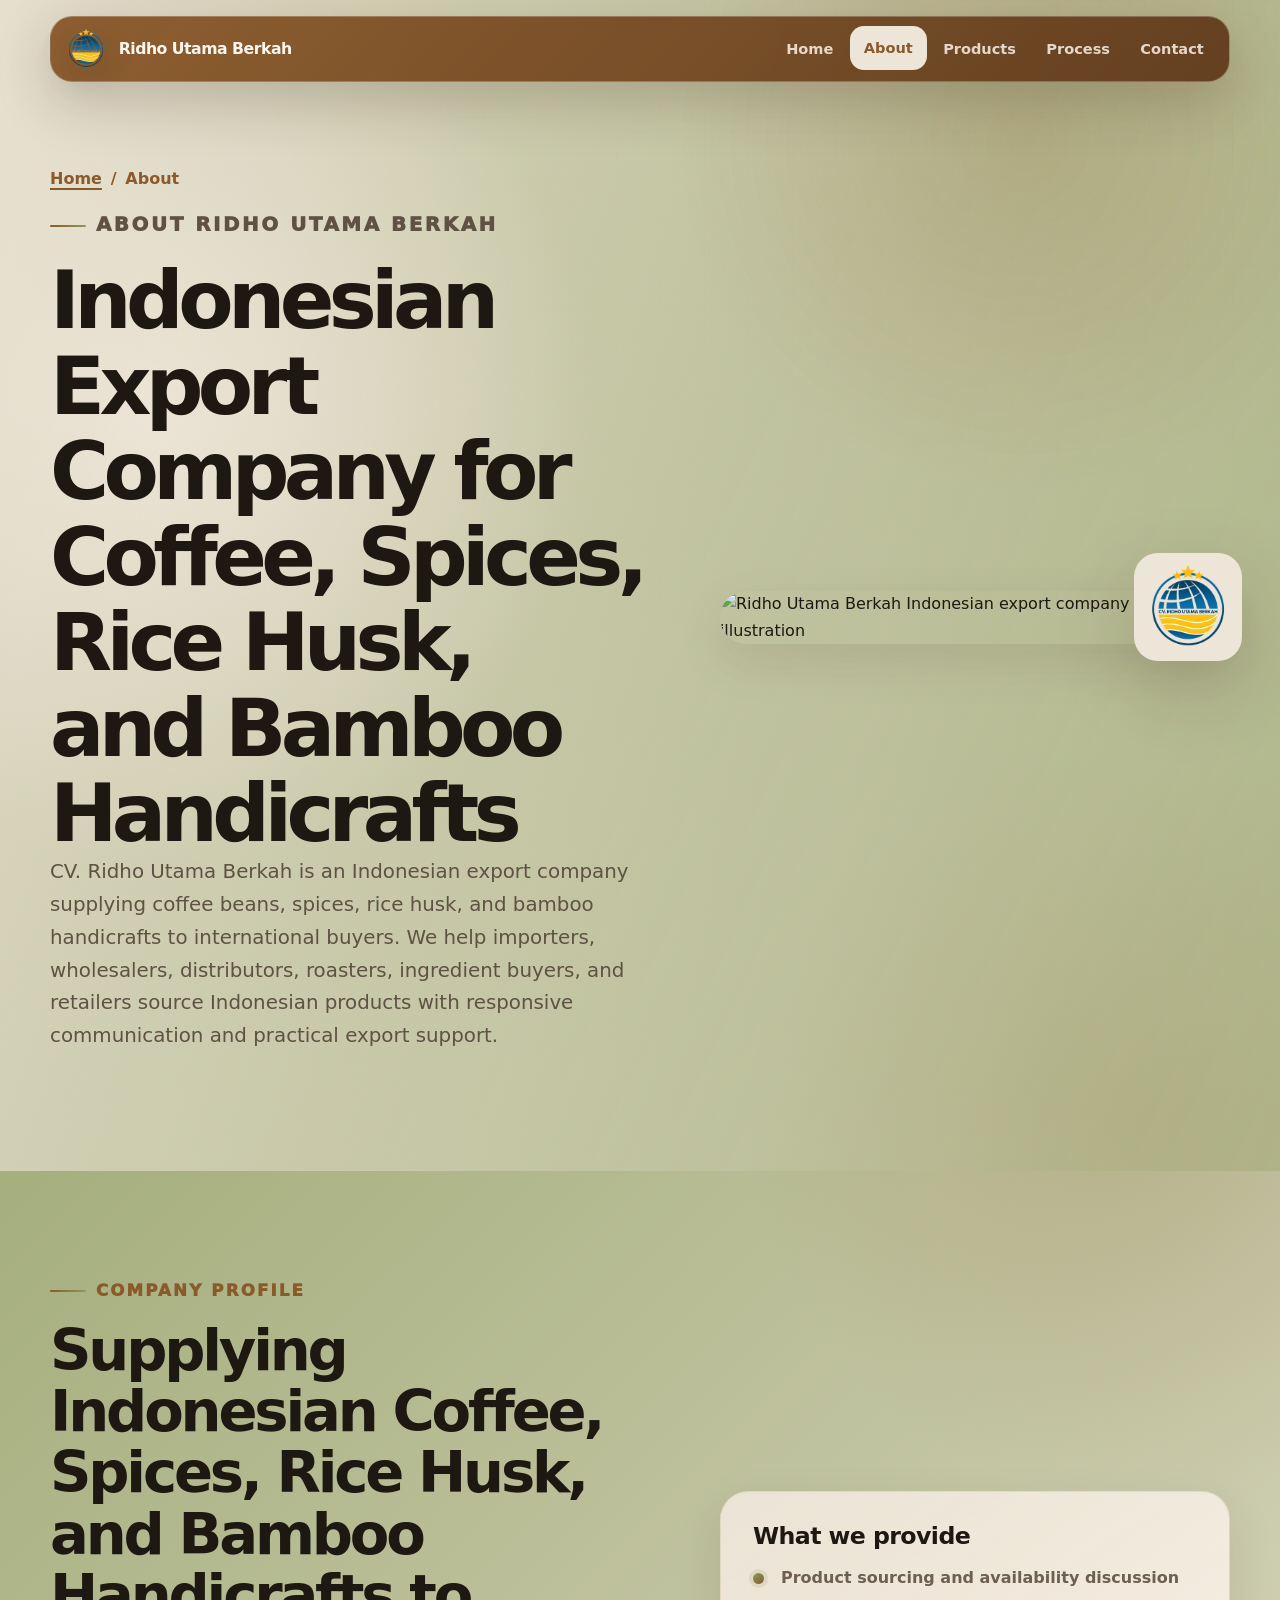
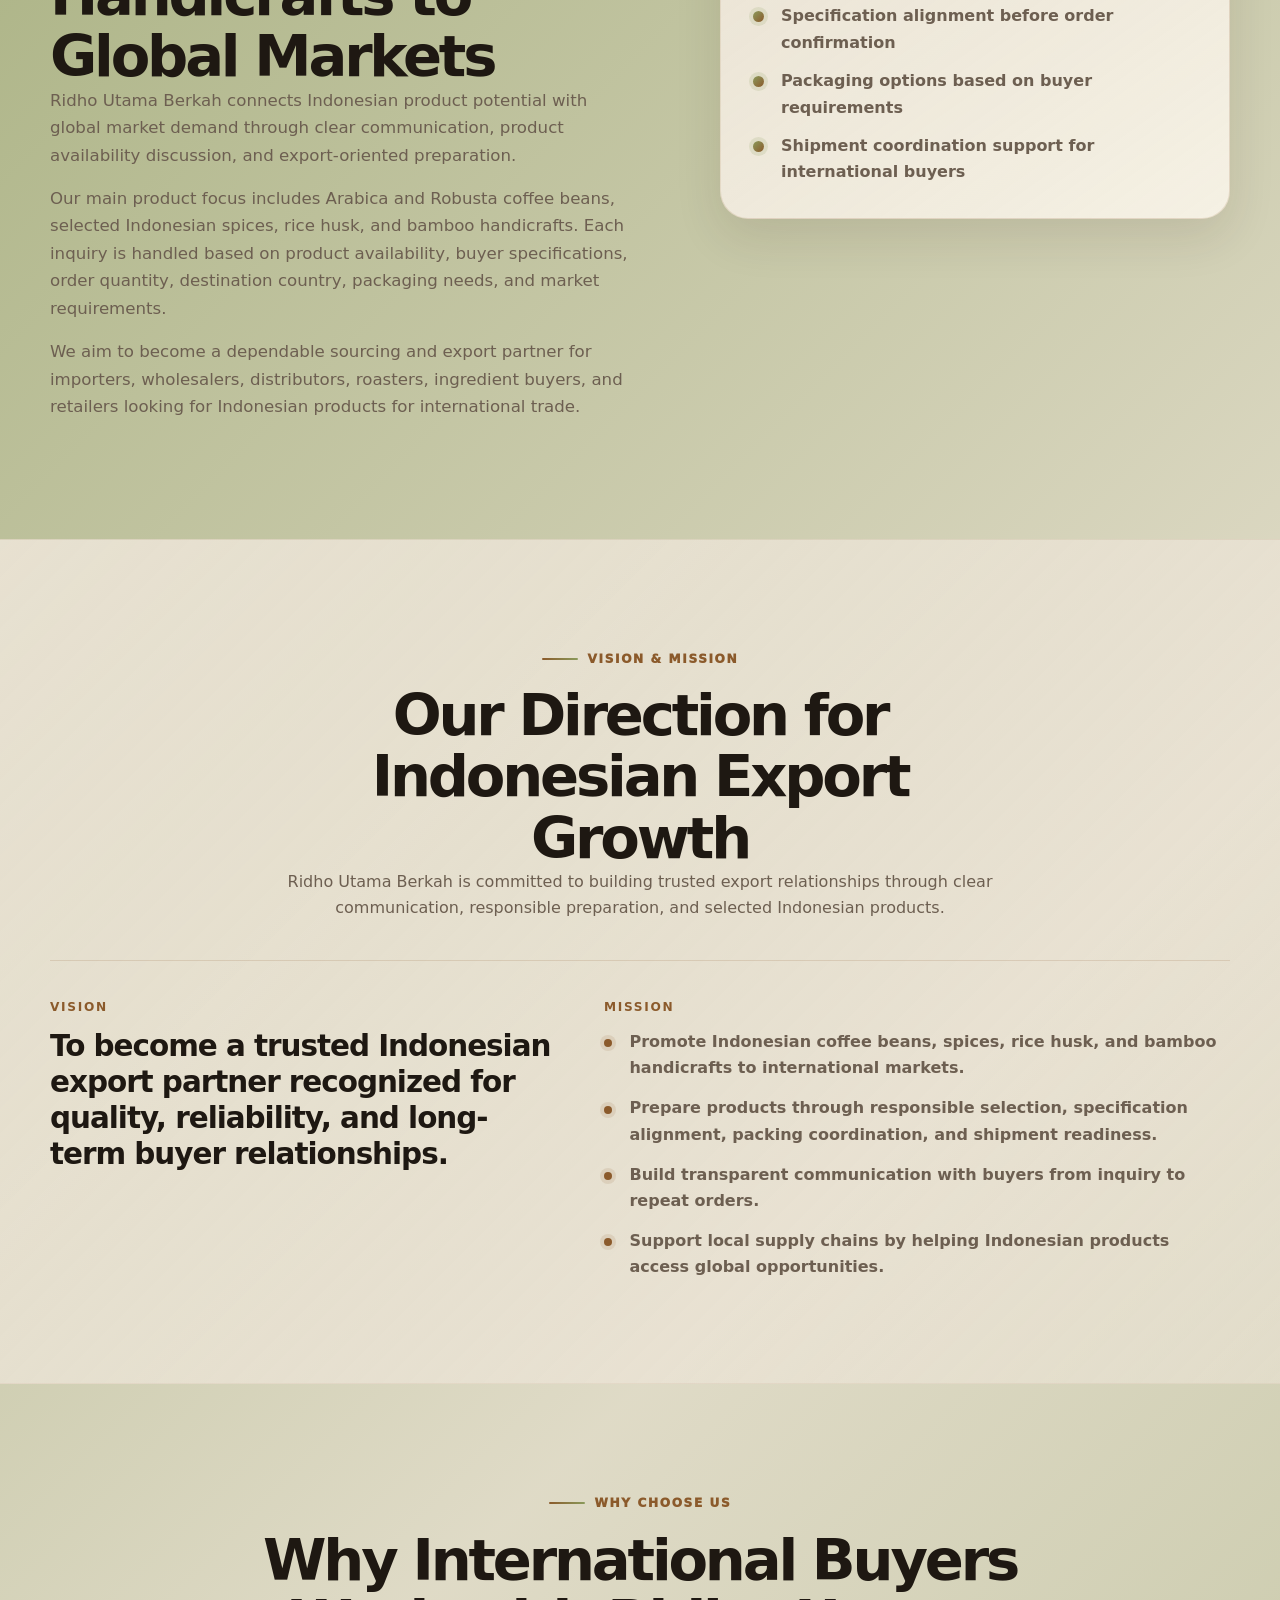
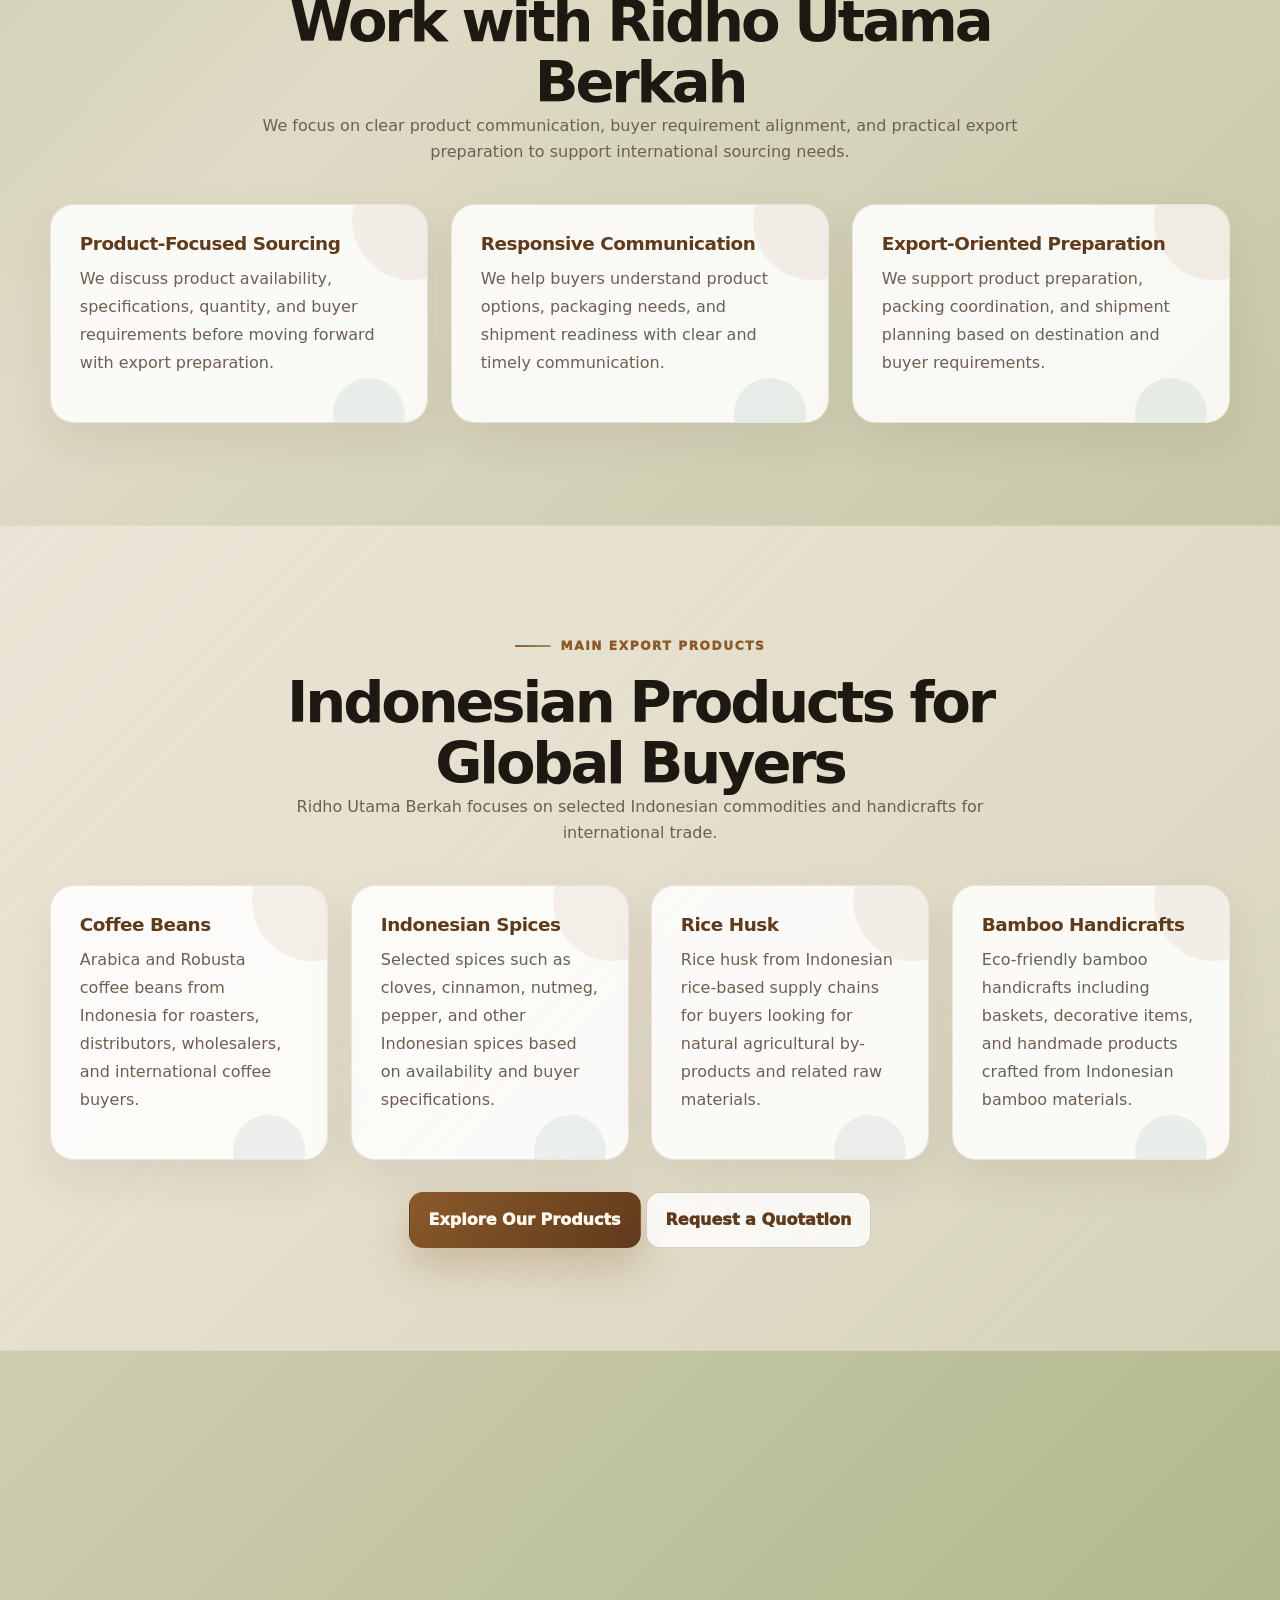
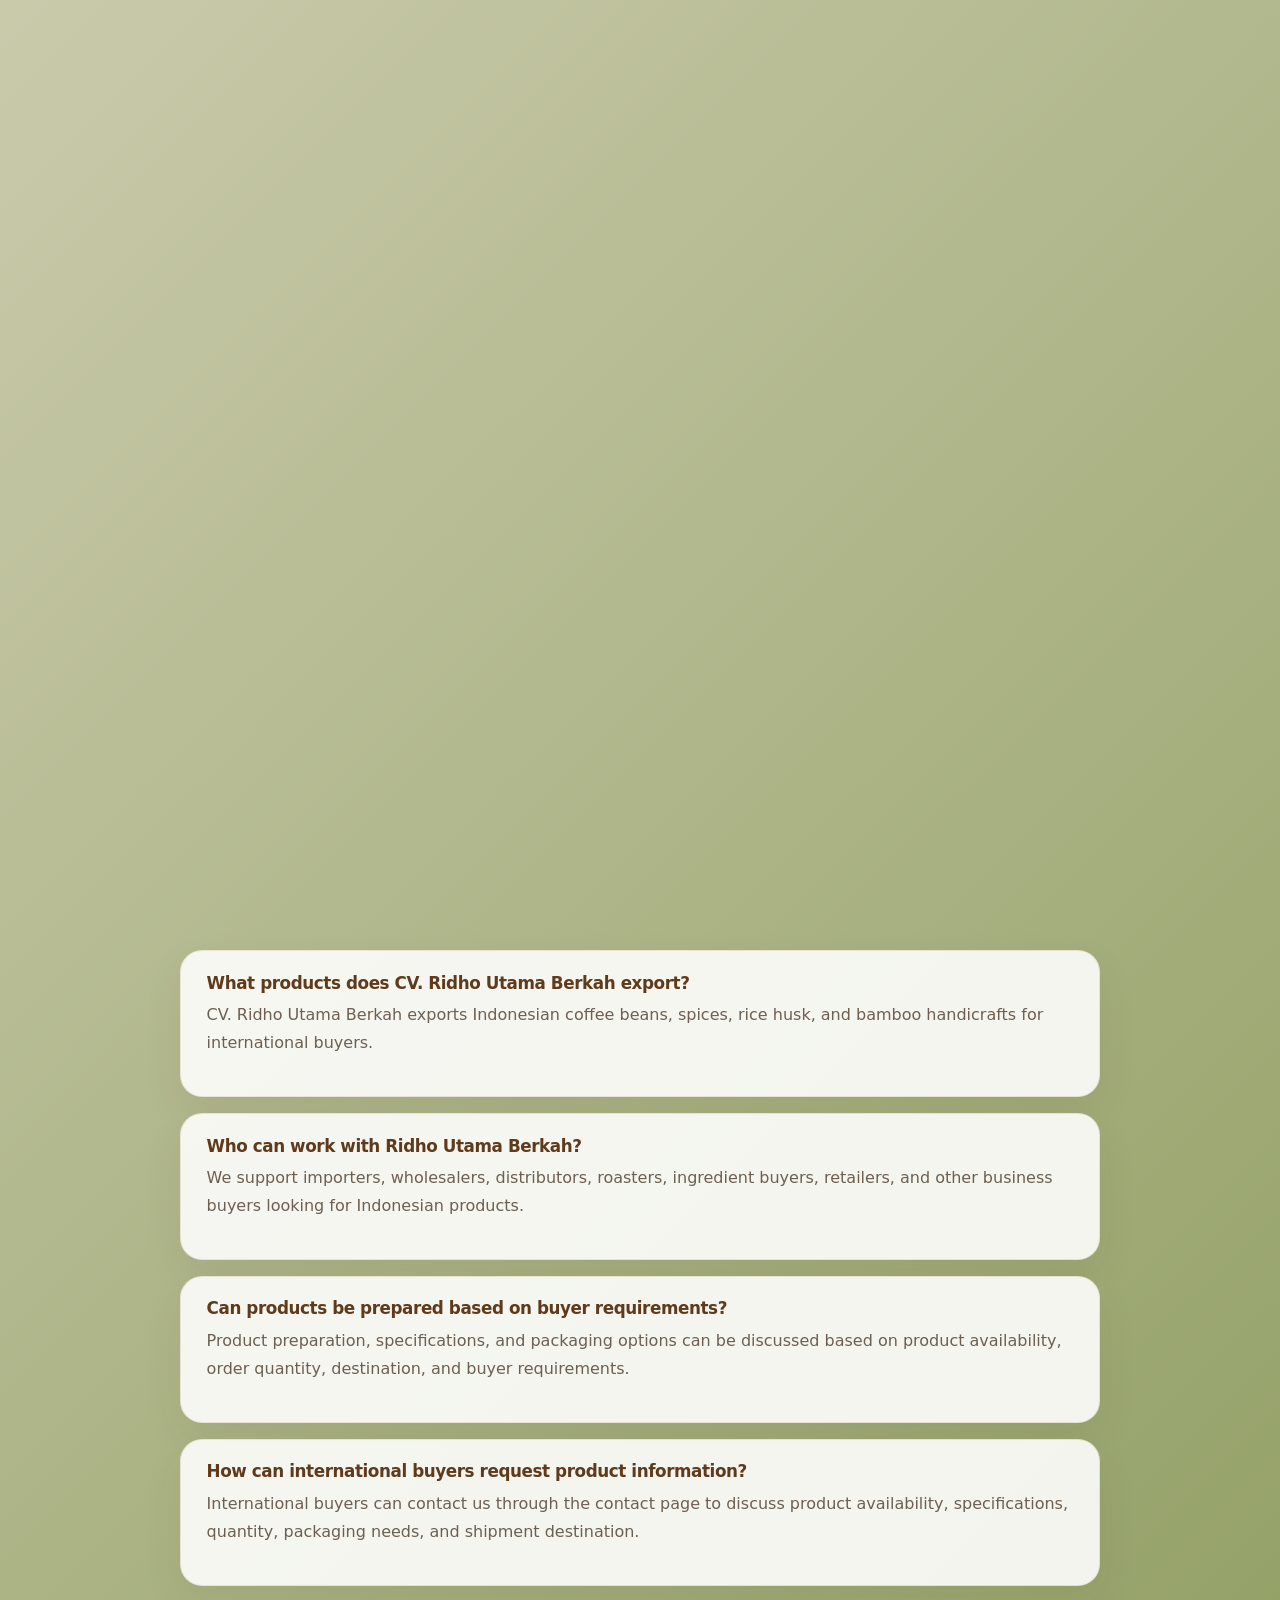
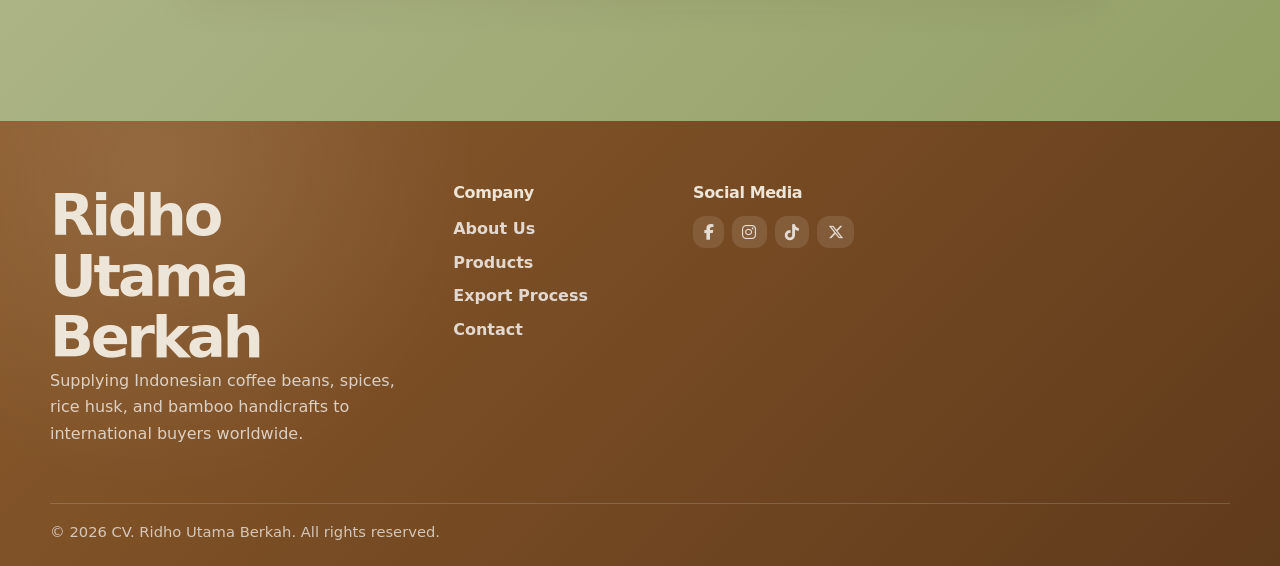
==== commit 63866417: "Update about.html" ====
--- a/about.html
+++ b/about.html
@@ -110,7 +110,7 @@
         </div>
         <div class="about-image-stack reveal">
           <img src="assets/img/logo.webp" alt="Ridho Utama Berkah logo" class="logo-float">
-          <img src="assets/img/banner2.webp" alt="Ridho Utama Berkah Indonesian export company profile illustration" loading="lazy">
+          <img src="assets/img/hero-about.webp" alt="Ridho Utama Berkah Indonesian export company profile illustration" loading="lazy">
         </div>
       </div>
     </section>
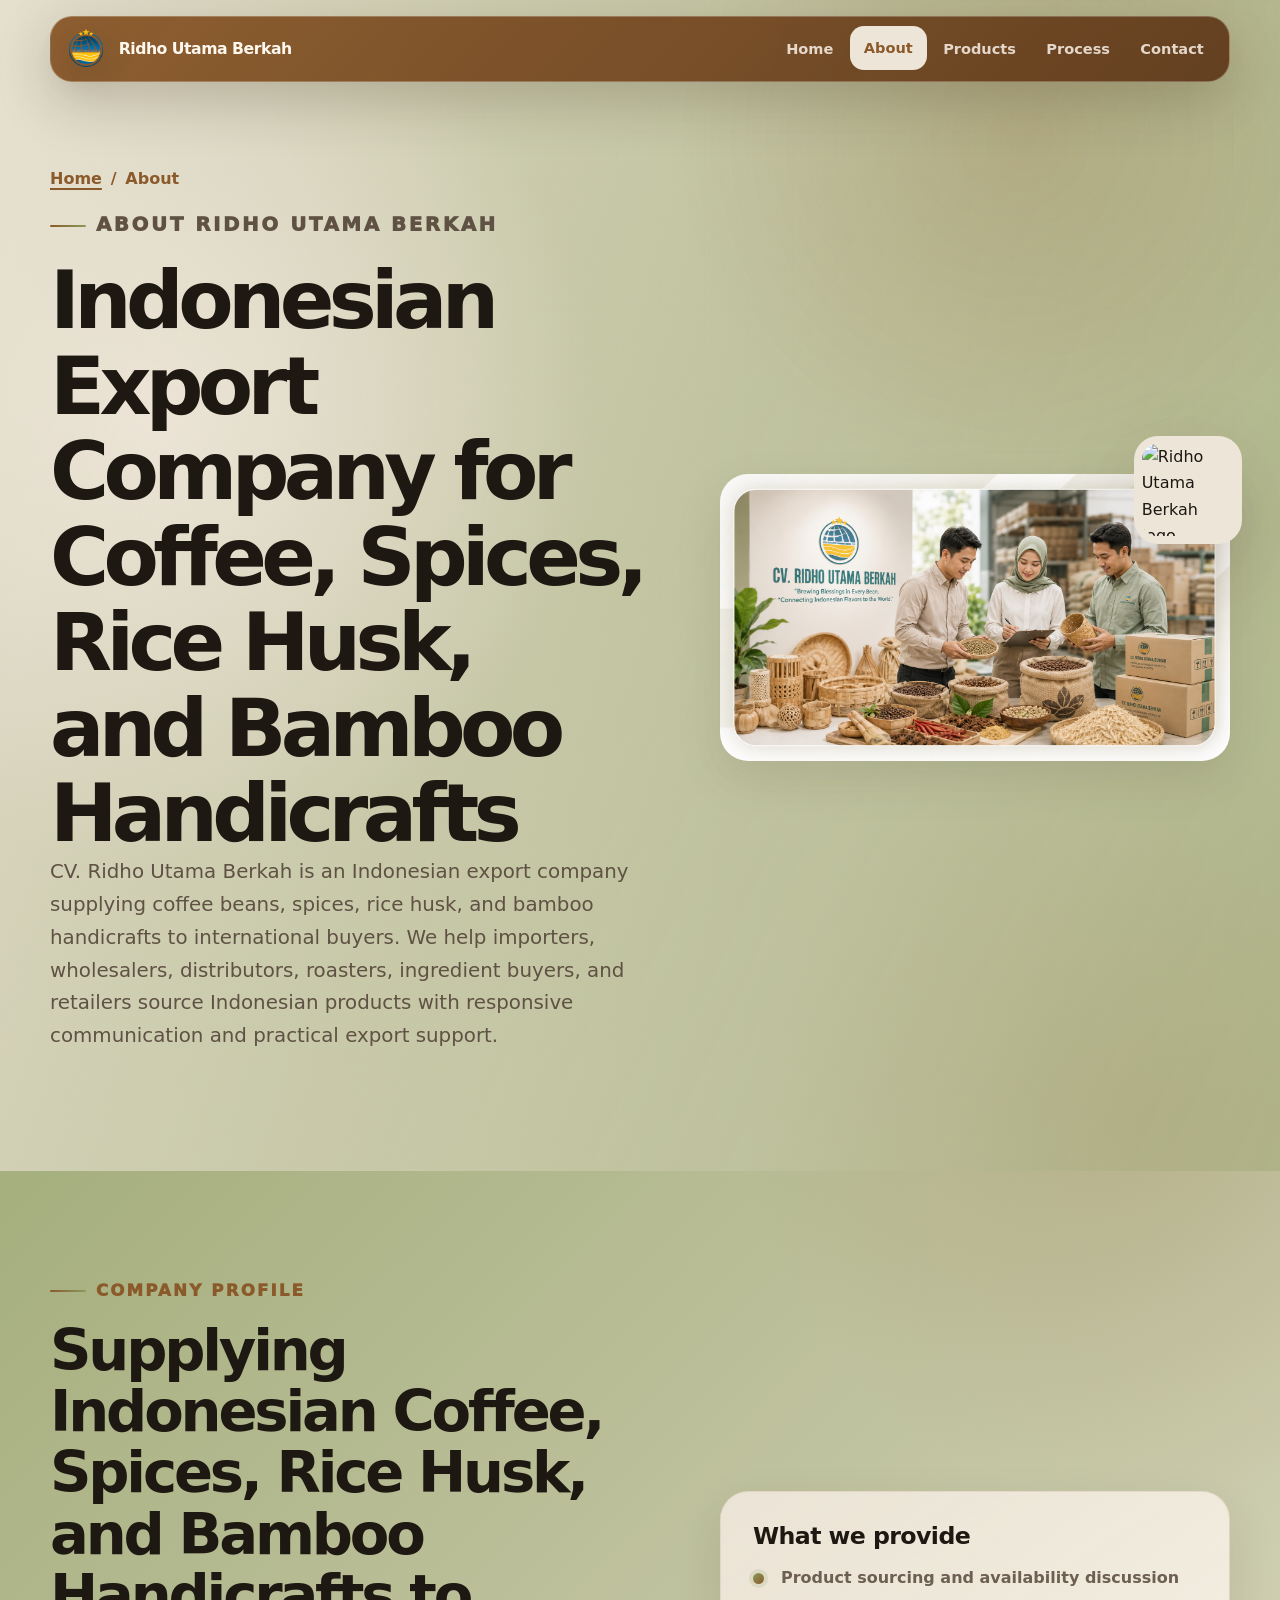
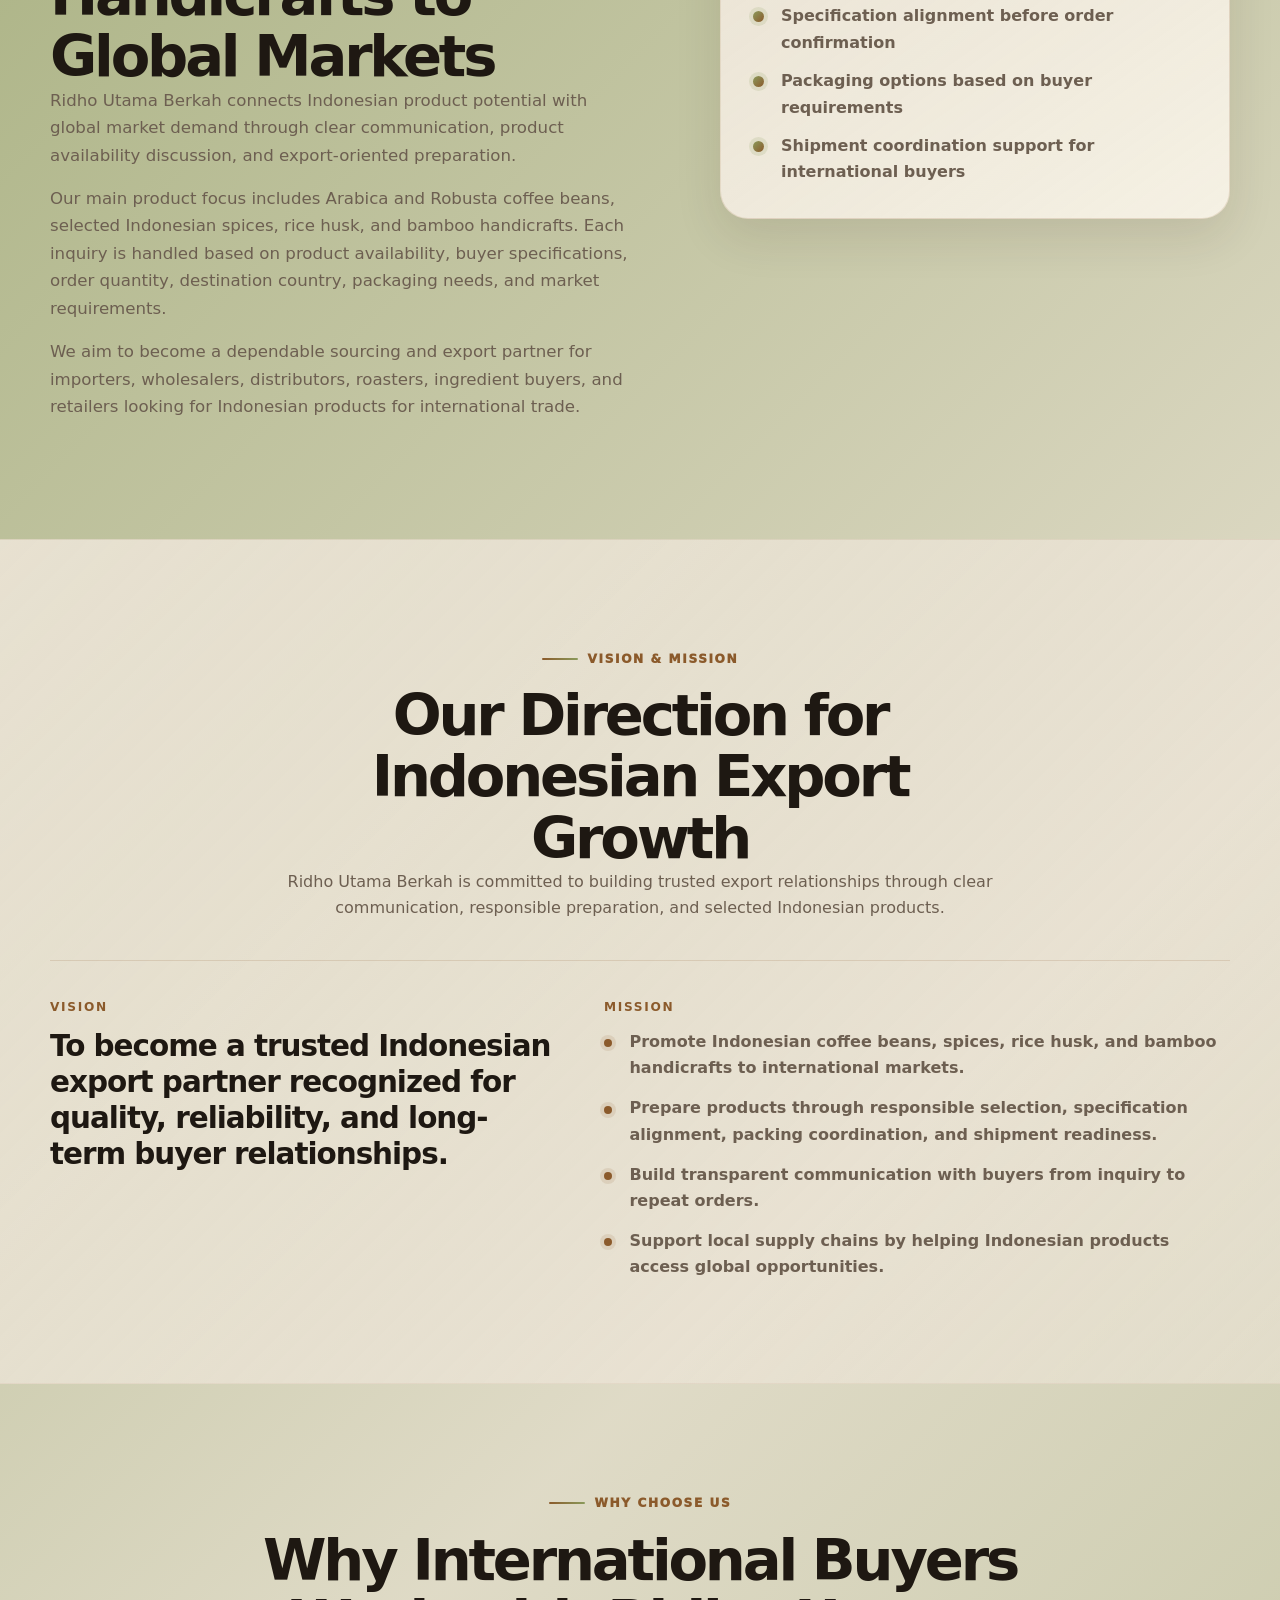
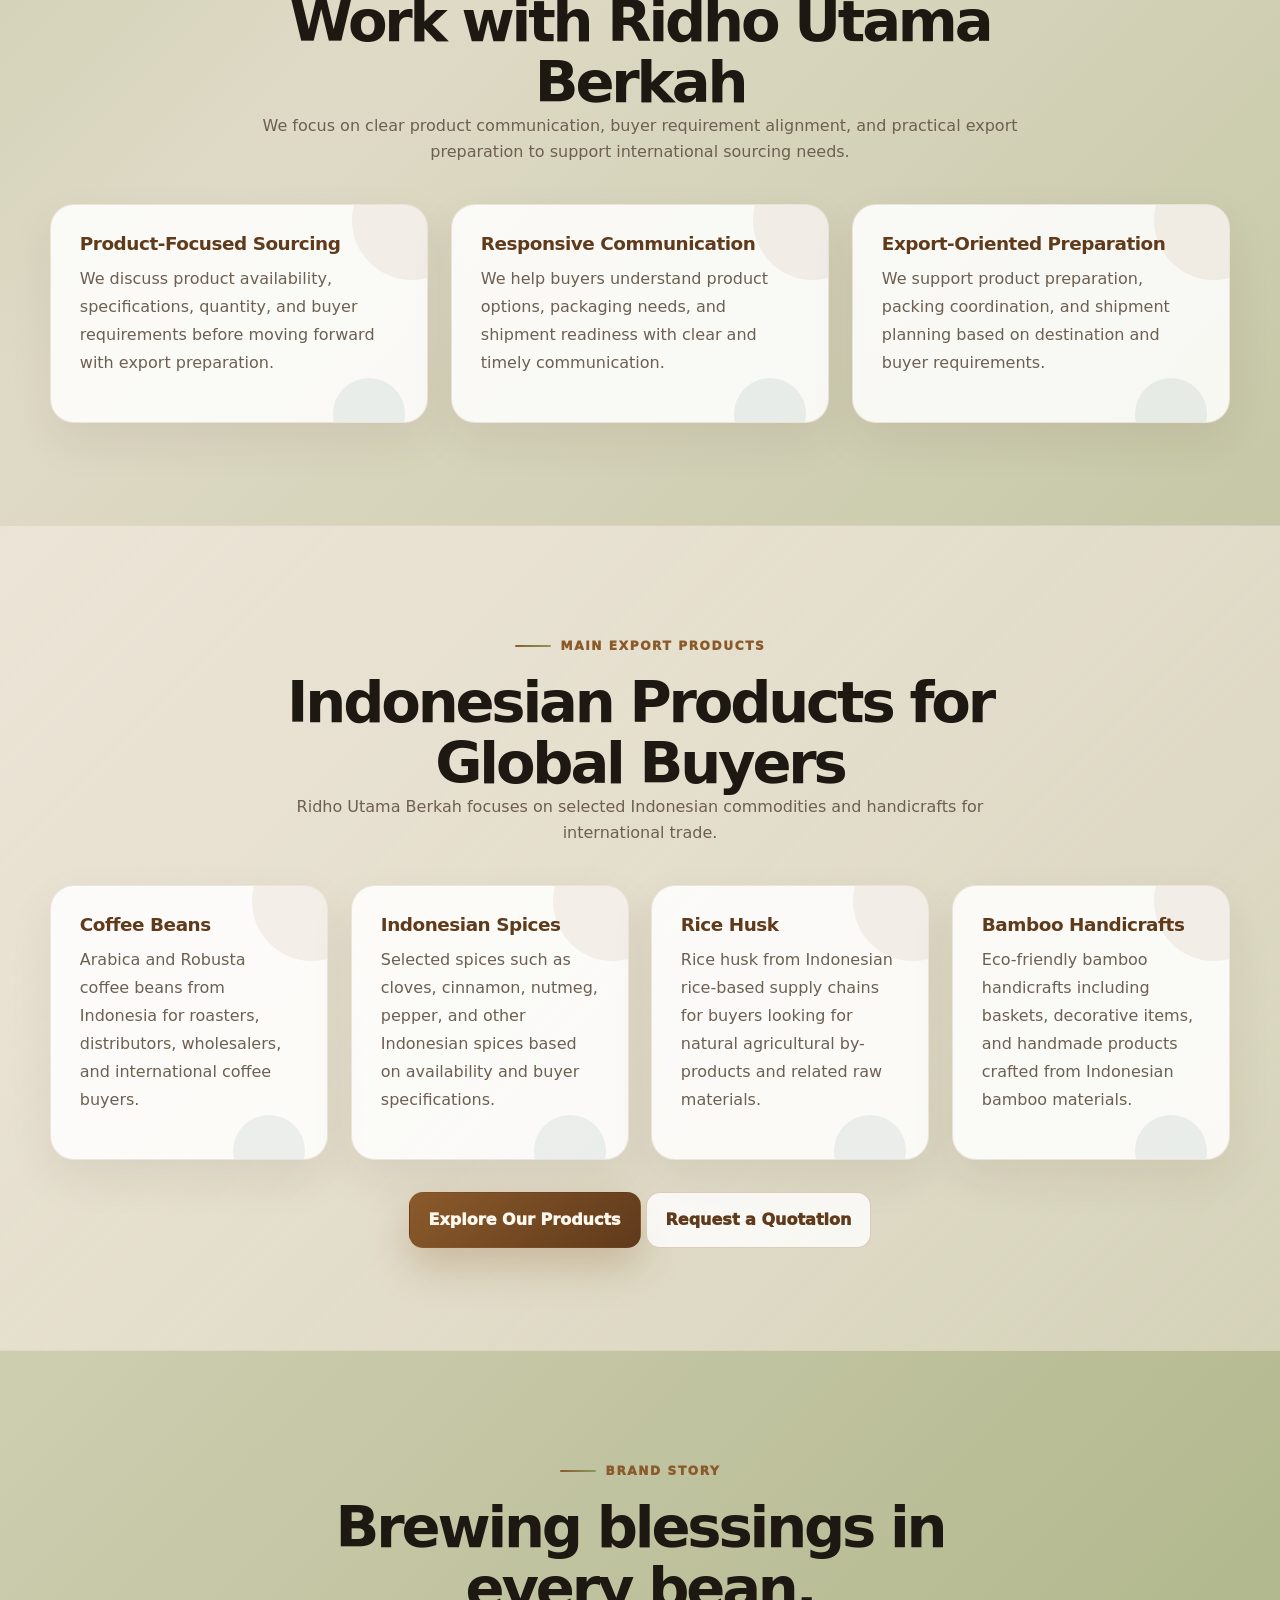
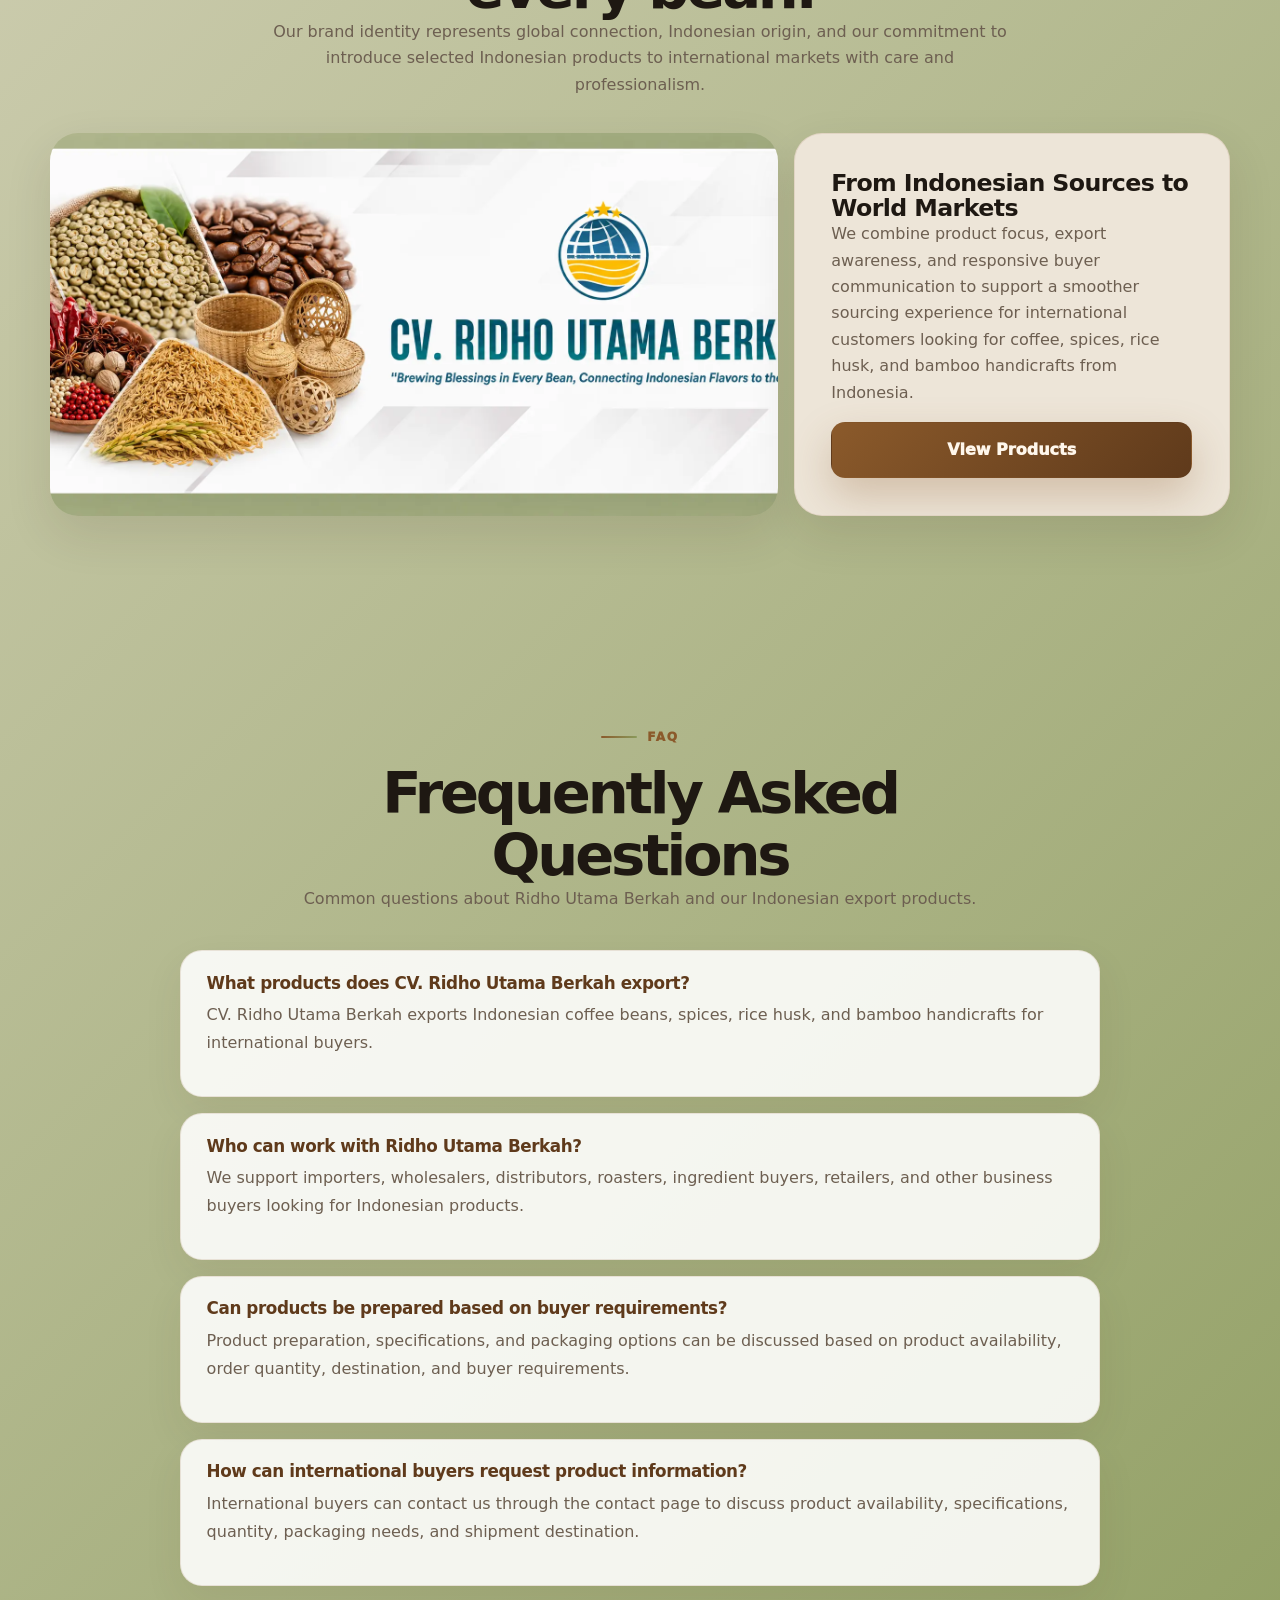
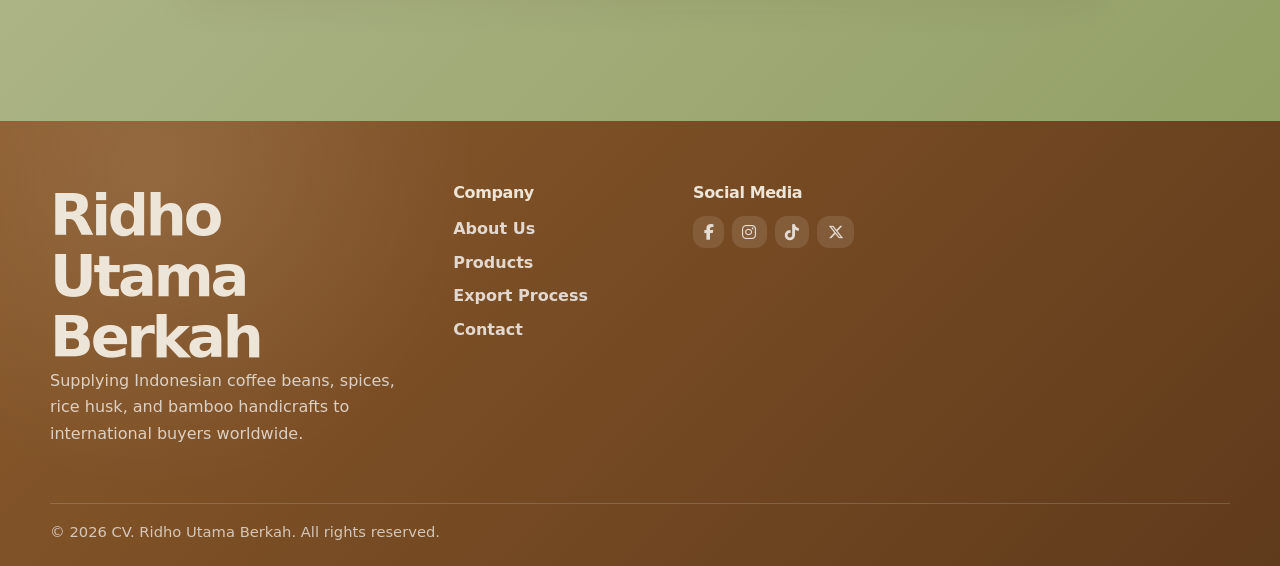
==== commit f9b89fc0: "Update about.html" ====
--- a/about.html
+++ b/about.html
@@ -109,7 +109,7 @@
           <p>CV. Ridho Utama Berkah is an Indonesian export company supplying coffee beans, spices, rice husk, and bamboo handicrafts to international buyers. We help importers, wholesalers, distributors, roasters, ingredient buyers, and retailers source Indonesian products with responsive communication and practical export support.</p>
         </div>
         <div class="about-image-stack reveal">
-          <img src="assets/img/logo.webp" alt="Ridho Utama Berkah logo" class="logo-float">
+          <img src="assets/img/about-small-icon.webp" alt="Ridho Utama Berkah logo" class="logo-float">
           <img src="assets/img/hero-about.webp" alt="Ridho Utama Berkah Indonesian export company profile illustration" loading="lazy">
         </div>
       </div>
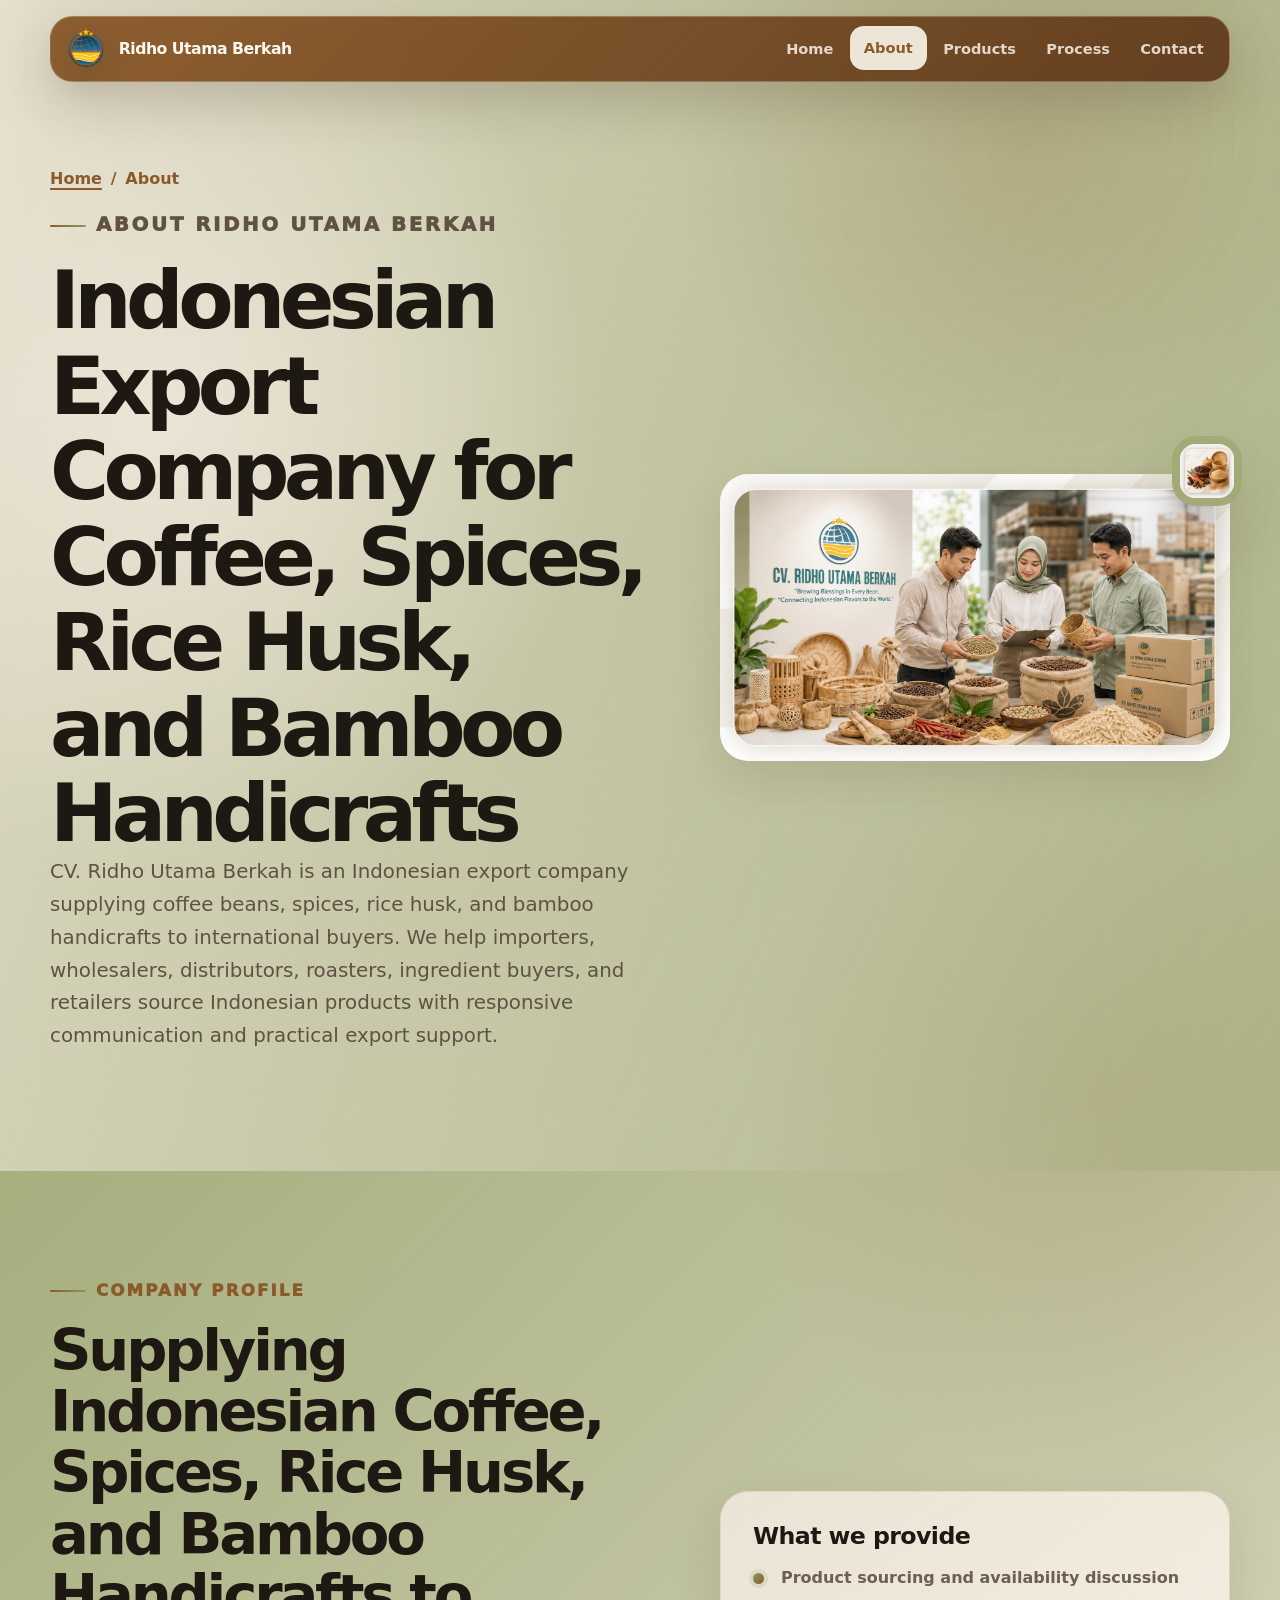
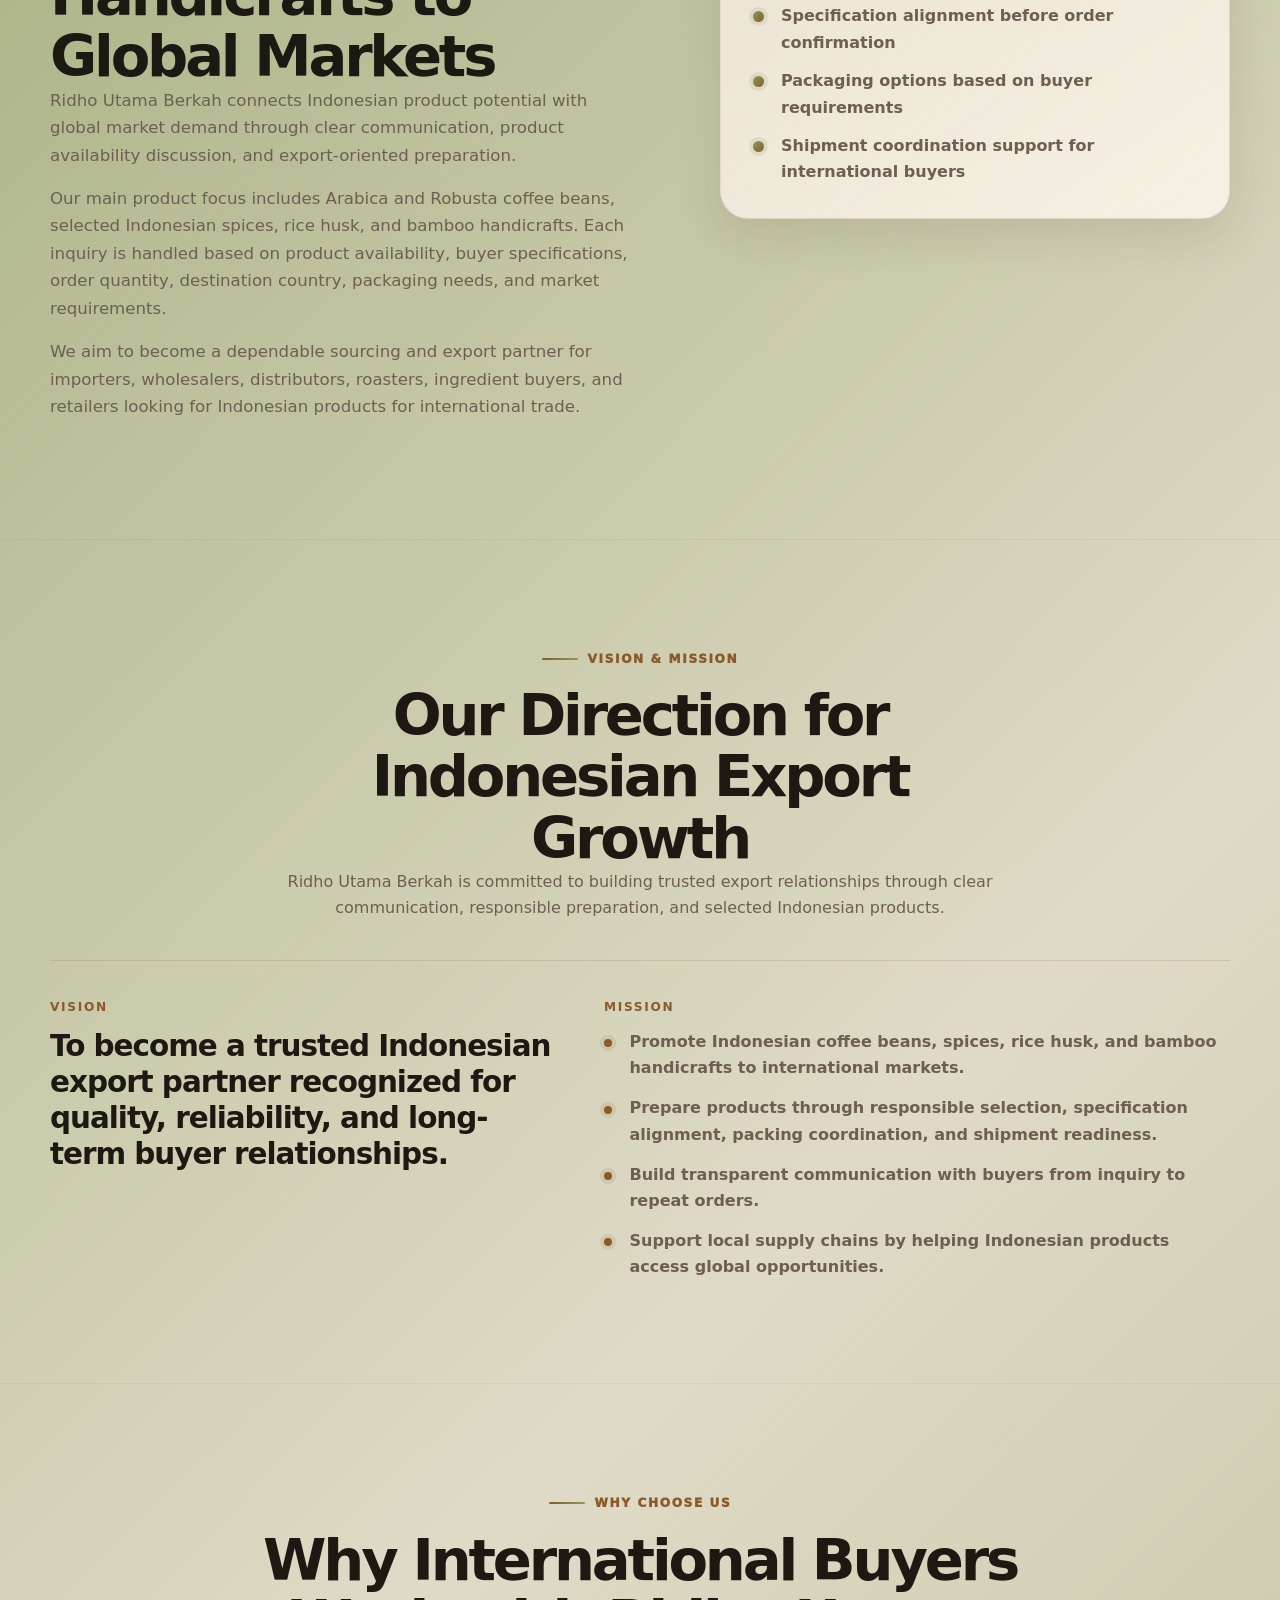
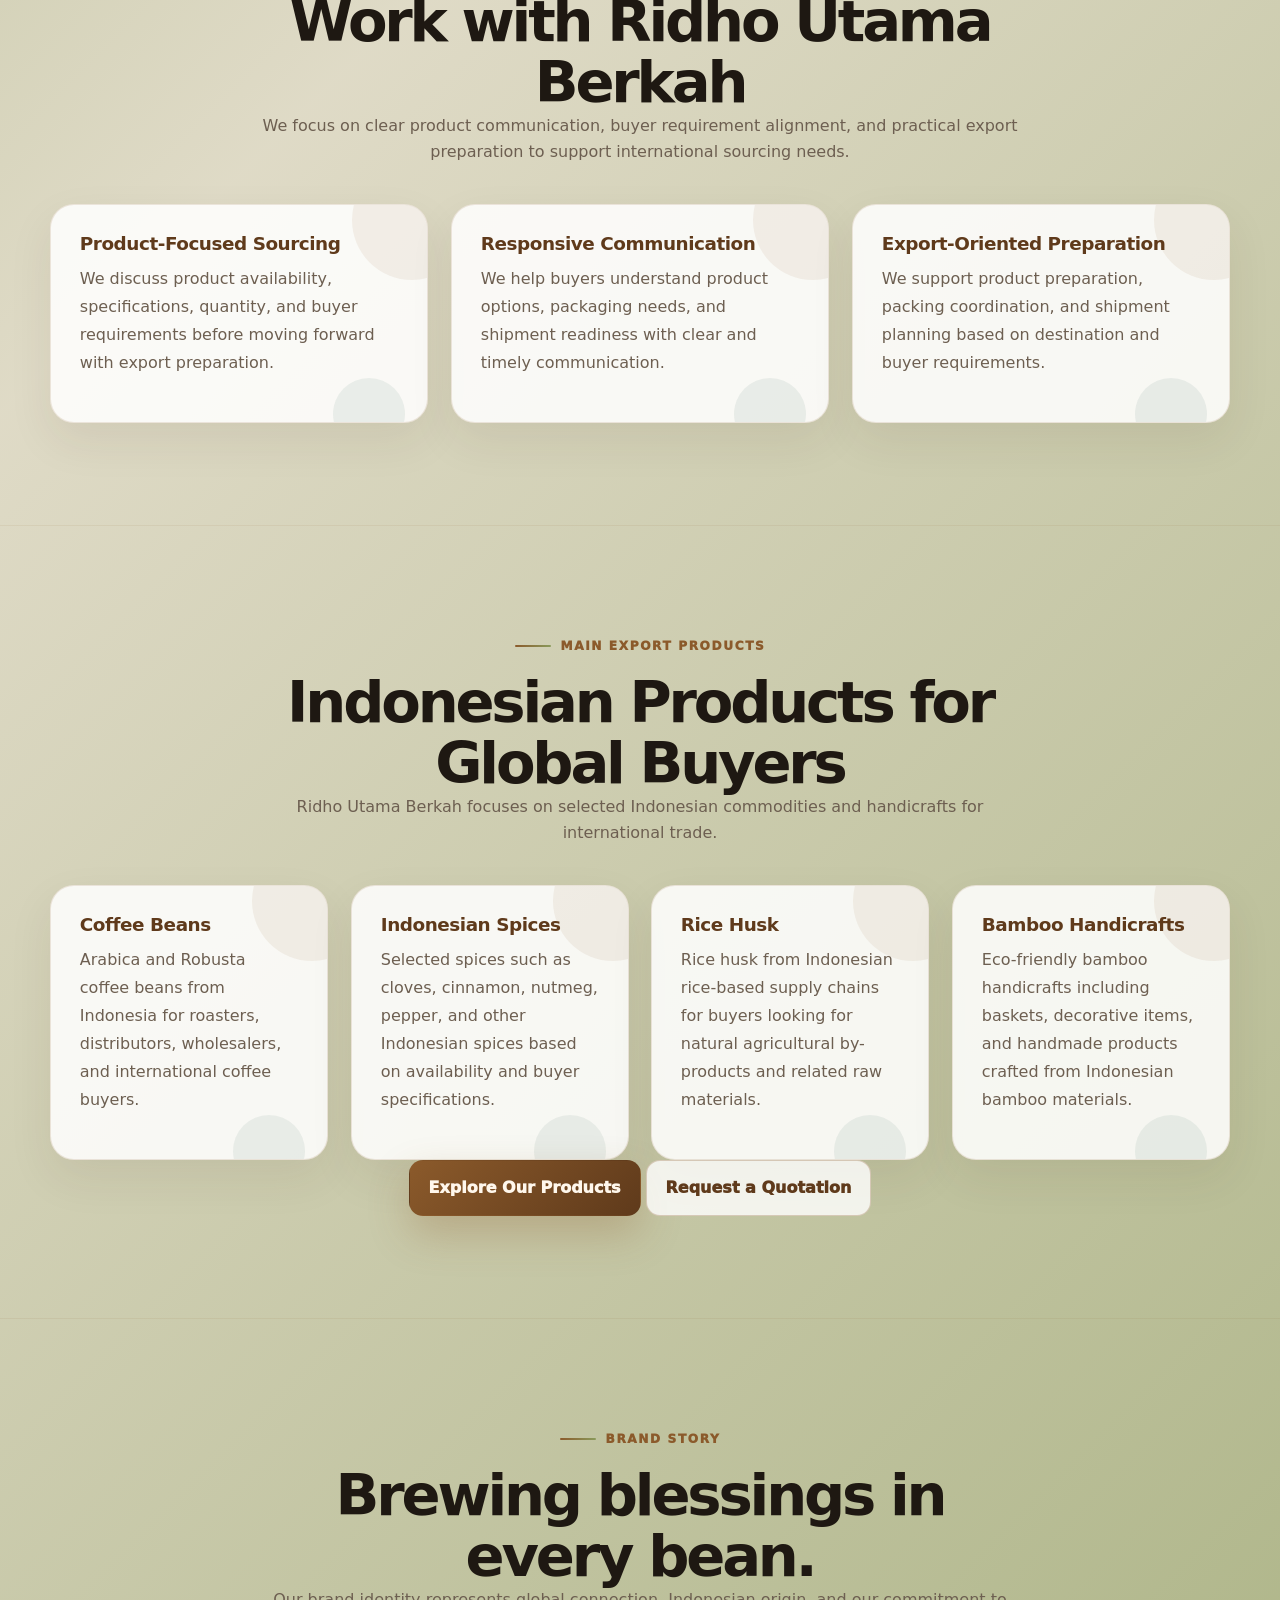
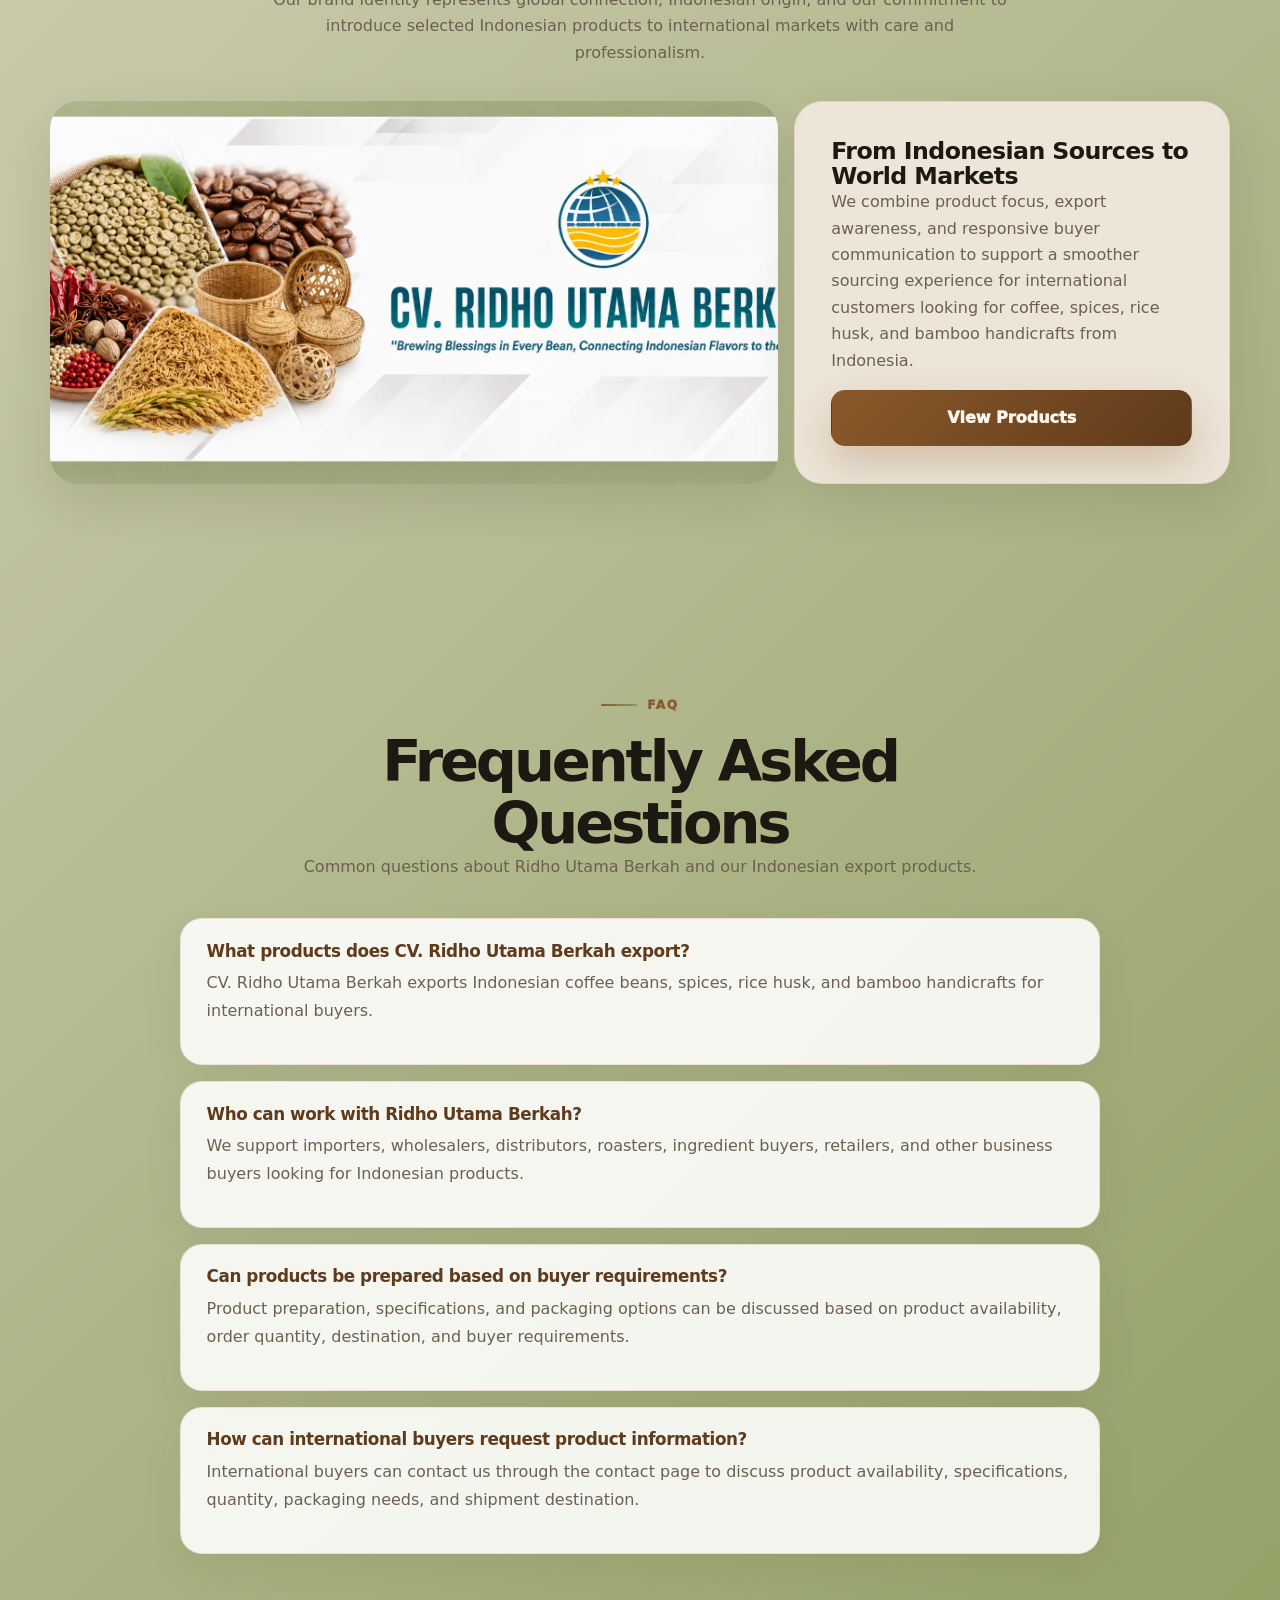
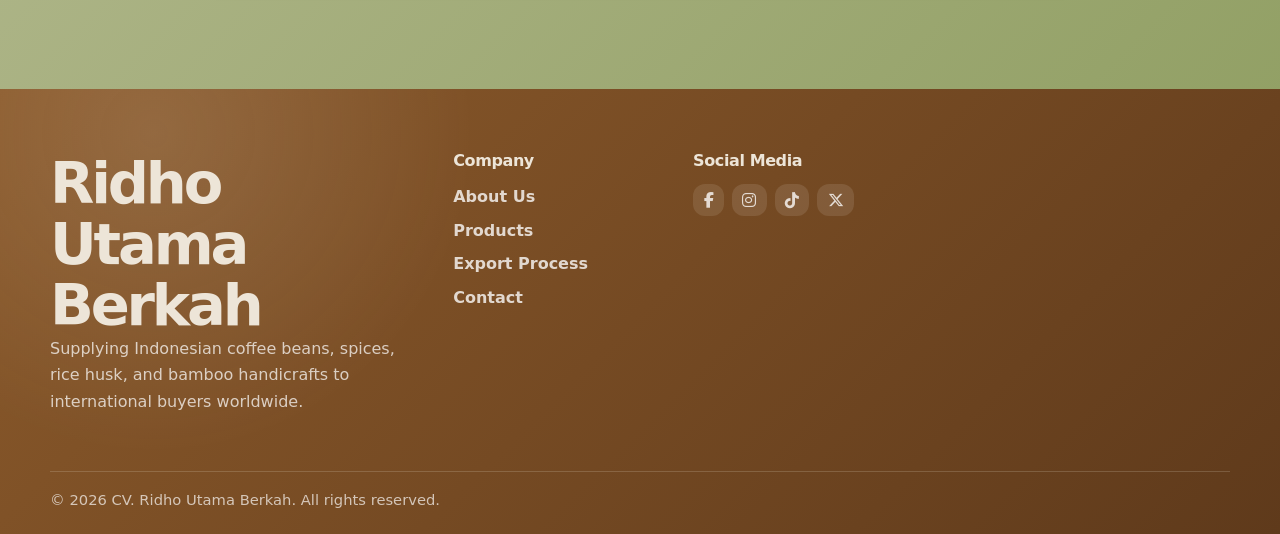
==== commit 50c9c2d3: "Update about.html" ====
--- a/about.html
+++ b/about.html
@@ -220,10 +220,10 @@
       </article>
     </div>
 
-    <div class="center reveal" style="margin-top: 2rem;">
-      <a class="btn btn-primary" href="product.html">Explore Our Products</a>
-      <a class="btn btn-secondary" href="contact.html">Request a Quotation</a>
-    </div>
+<div class="about-cta-buttons center reveal">
+  <a class="btn btn-primary" href="product.html">Explore Our Products</a>
+  <a class="btn btn-secondary" href="contact.html">Request a Quotation</a>
+</div>
   </div>
 </section>
     
--- a/assets/css/styles.css
+++ b/assets/css/styles.css
@@ -371,7 +371,7 @@
 }
 .banner-card img { width: 100%; aspect-ratio: 16 / 5.5; object-fit: cover; }
 .soft-panel {
-  background: linear-gradient(135deg, rgba(237,229,216,.88), rgba(237,229,216,.55));
+  background:;
   border-block: 1px solid rgba(139,90,43,.08);
 }
 .section-head { max-width: 760px; margin-bottom: 2.2rem; }
@@ -520,13 +520,13 @@
 .process-hero-card img { width: 100%; border-radius: var(--radius-xl); box-shadow: var(--soft-shadow); }
 .logo-float {
   position: absolute;
-  width: 108px;
-  height: 108px;
+  width: 70px;
+  height: 70px;
   object-fit: contain;
   right: -12px;
   top: -38px;
   border-radius: 24px;
-  background: var(--cream);
+  background: #a2aa78;
   padding: .48rem;
   box-shadow: var(--shadow);
   z-index: 2;
@@ -1652,3 +1652,245 @@
     font-size: 0.95rem;
   }
 }
+
+```css
+/* ================================
+   Product Page Image Cards
+================================ */
+
+.product-card {
+  padding: 0;
+  min-height: 410px;
+}
+
+.product-card::after {
+  z-index: 0;
+}
+
+.product-card-image {
+  position: relative;
+  height: 190px;
+  overflow: hidden;
+  border-radius: var(--radius-lg) var(--radius-lg) 0 0;
+  background: var(--cream);
+  z-index: 1;
+}
+
+.product-card-image::after {
+  content: "";
+  position: absolute;
+  inset: 0;
+  background: linear-gradient(
+    to bottom,
+    rgba(30, 24, 18, 0.02),
+    rgba(30, 24, 18, 0.18)
+  );
+  pointer-events: none;
+}
+
+.product-card-image img {
+  width: 100%;
+  height: 100%;
+  object-fit: cover;
+  transition: transform 0.35s ease;
+}
+
+.product-card:hover .product-card-image img {
+  transform: scale(1.06);
+}
+
+.product-card .product-icon {
+  position: absolute;
+  top: 1rem;
+  left: 1rem;
+  z-index: 3;
+  background: rgba(139, 90, 43, 0.92);
+  color: var(--cream);
+  backdrop-filter: blur(8px);
+  box-shadow: 0 10px 24px rgba(61, 38, 19, 0.16);
+}
+
+.product-card .product-body {
+  position: relative;
+  z-index: 2;
+  padding: 1.35rem 1.35rem 0;
+}
+
+.product-card .product-category {
+  margin-top: 0;
+}
+
+.product-card .card-link {
+  position: relative;
+  z-index: 2;
+  padding: 0 1.35rem 1.35rem;
+  margin-top: auto;
+}
+
+@media (max-width: 1040px) {
+  .product-card {
+    min-height: 395px;
+  }
+}
+
+@media (max-width: 620px) {
+  .product-card {
+    min-height: auto;
+  }
+
+  .product-card-image {
+    height: 210px;
+  }
+}
+
+/* ================================
+   Product Filter Mobile Scroll
+================================ */
+
+@media (max-width: 620px) {
+  .product-catalog .filter-bar {
+    display: flex;
+    flex-wrap: nowrap;
+    gap: 0.55rem;
+    overflow-x: auto;
+    overflow-y: hidden;
+    margin: 0 -0.6rem 1.35rem;
+    padding: 0.2rem 0.6rem 0.75rem;
+    scroll-snap-type: x mandatory;
+    -webkit-overflow-scrolling: touch;
+  }
+
+  .product-catalog .filter-bar::-webkit-scrollbar {
+    display: none;
+  }
+
+  .product-catalog .filter-bar {
+    scrollbar-width: none;
+  }
+
+  .product-catalog .filter-btn {
+    flex: 0 0 auto;
+    white-space: nowrap;
+    scroll-snap-align: start;
+    padding: 0.62rem 0.88rem;
+    border-radius: 999px;
+    font-size: 0.84rem;
+    line-height: 1;
+    box-shadow: 0 10px 22px rgba(61, 38, 19, 0.08);
+  }
+
+  .product-catalog .filter-btn.active {
+    box-shadow: 0 12px 26px rgba(139, 90, 43, 0.22);
+  }
+}
+
+@media (max-width: 420px) {
+  .product-catalog .filter-btn {
+    padding: 0.58rem 0.78rem;
+    font-size: 0.8rem;
+  }
+}
+
+/* ================================
+   Product Inquiry Details Card
+================================ */
+
+.inquiry-details-card .check-list {
+  margin-bottom: 1.8rem;
+}
+
+.inquiry-details-card .btn {
+  margin-top: 0.5rem;
+}
+
+/* ================================
+   Process Export Docs Card
+================================ */
+
+.process-docs-card .check-list {
+  margin-bottom: 1.6rem;
+}
+
+.process-docs-card .btn {
+  margin-top: 0.6rem;
+  min-height: 54px;
+  border-radius: 16px;
+}
+
+/* ================================
+   Contact Page Mobile Fix
+================================ */
+
+@media (max-width: 820px) {
+  body[data-page="contact"] .contact-section .contact-grid {
+    grid-template-columns: 1fr !important;
+    gap: 1.4rem;
+  }
+
+  body[data-page="contact"] .inquiry-form {
+    width: 100%;
+    order: 1;
+  }
+
+  body[data-page="contact"] .contact-side {
+    width: 100%;
+    order: 2;
+  }
+
+  body[data-page="contact"] .form-grid {
+    grid-template-columns: 1fr !important;
+  }
+
+  body[data-page="contact"] .form-grid .full {
+    grid-column: 1;
+  }
+
+  body[data-page="contact"] .inquiry-form,
+  body[data-page="contact"] .info-box {
+    padding: 1.35rem;
+    border-radius: 22px;
+  }
+
+  body[data-page="contact"] .inquiry-form .section-head {
+    margin-bottom: 1.4rem;
+  }
+
+  body[data-page="contact"] .inquiry-form h2 {
+    font-size: clamp(1.9rem, 9vw, 2.65rem);
+    line-height: 1.08;
+    letter-spacing: -0.055em;
+  }
+
+  body[data-page="contact"] .inquiry-form p {
+    font-size: 0.96rem;
+    line-height: 1.7;
+  }
+
+  body[data-page="contact"] .info-box h3 {
+    font-size: 1.25rem;
+  }
+
+  body[data-page="contact"] .check-list li {
+    font-size: 0.95rem;
+    line-height: 1.55;
+  }
+}
+
+@media (max-width: 420px) {
+  body[data-page="contact"] .contact-section {
+    padding-top: 3rem;
+  }
+
+  body[data-page="contact"] .inquiry-form,
+  body[data-page="contact"] .info-box {
+    padding: 1.15rem;
+    border-radius: 20px;
+  }
+
+  body[data-page="contact"] input,
+  body[data-page="contact"] select,
+  body[data-page="contact"] textarea {
+    padding: 0.82rem 0.9rem;
+    border-radius: 13px;
+  }
+}
